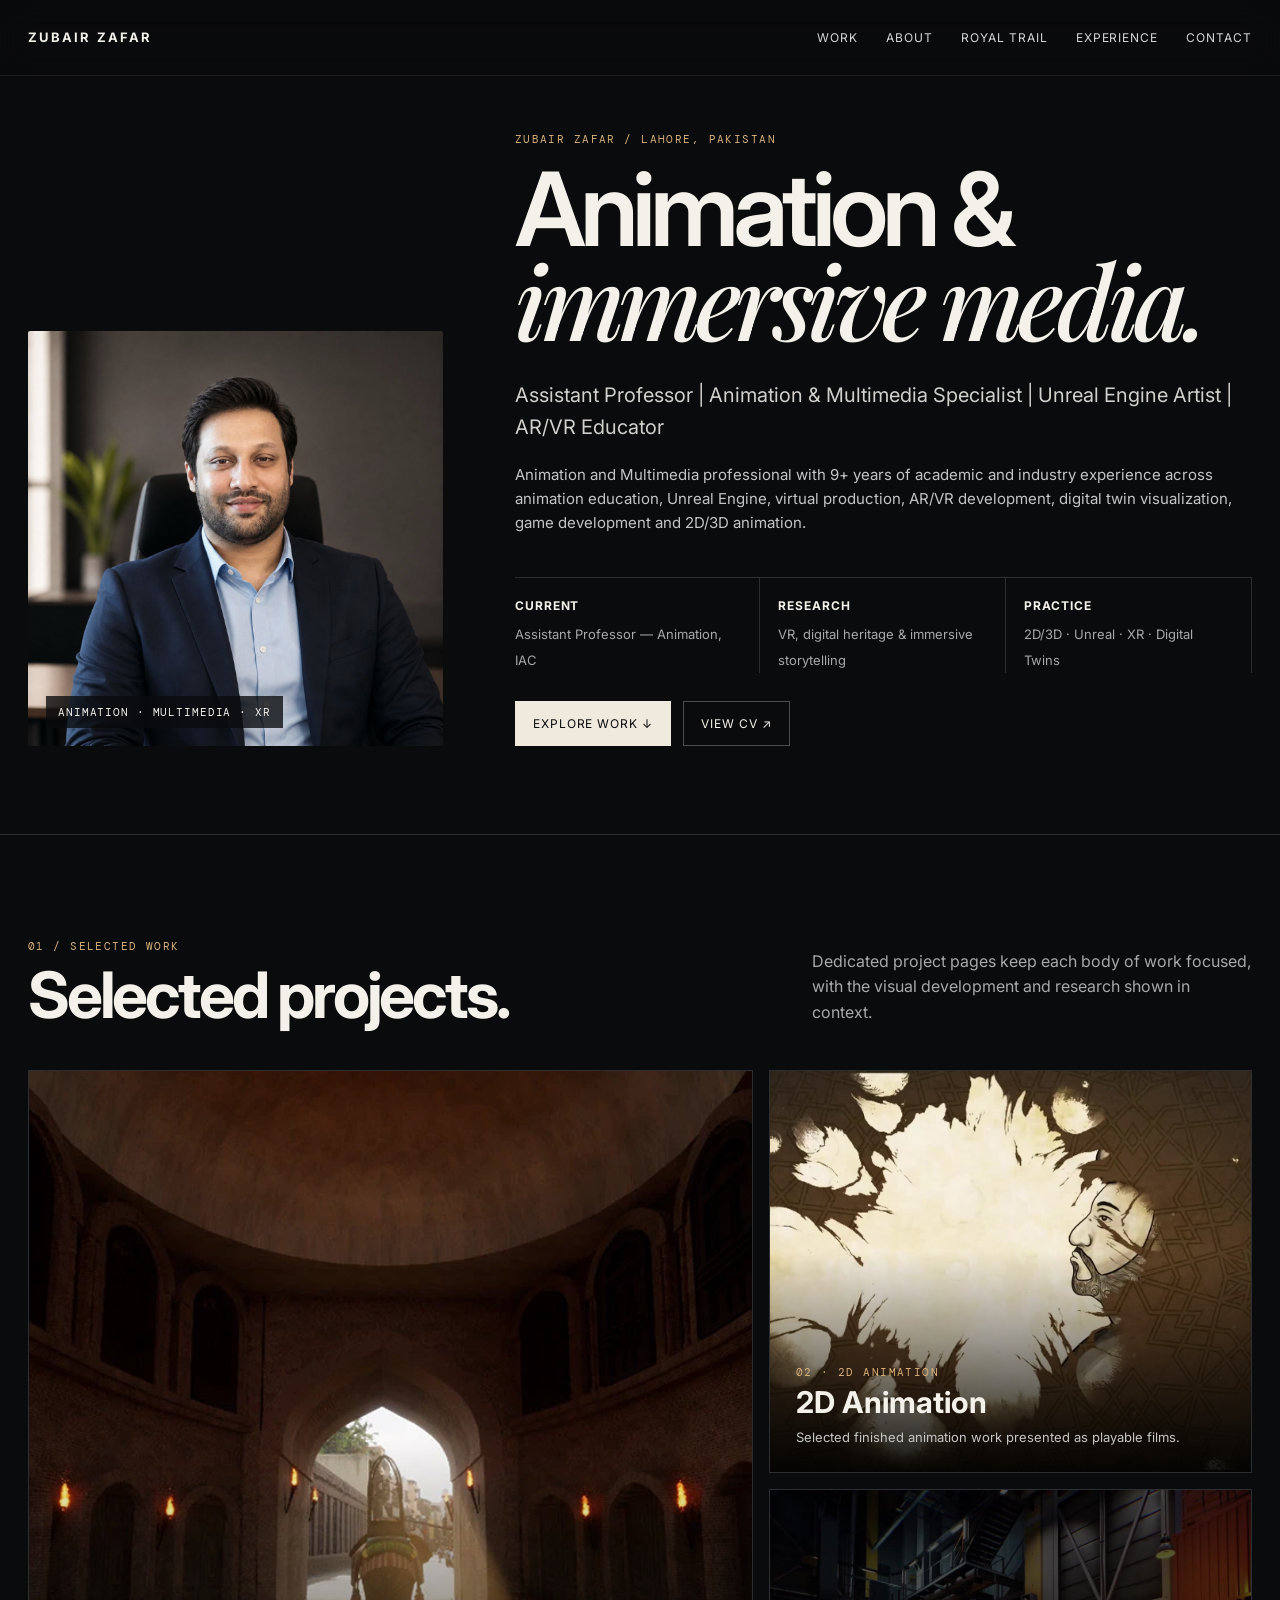
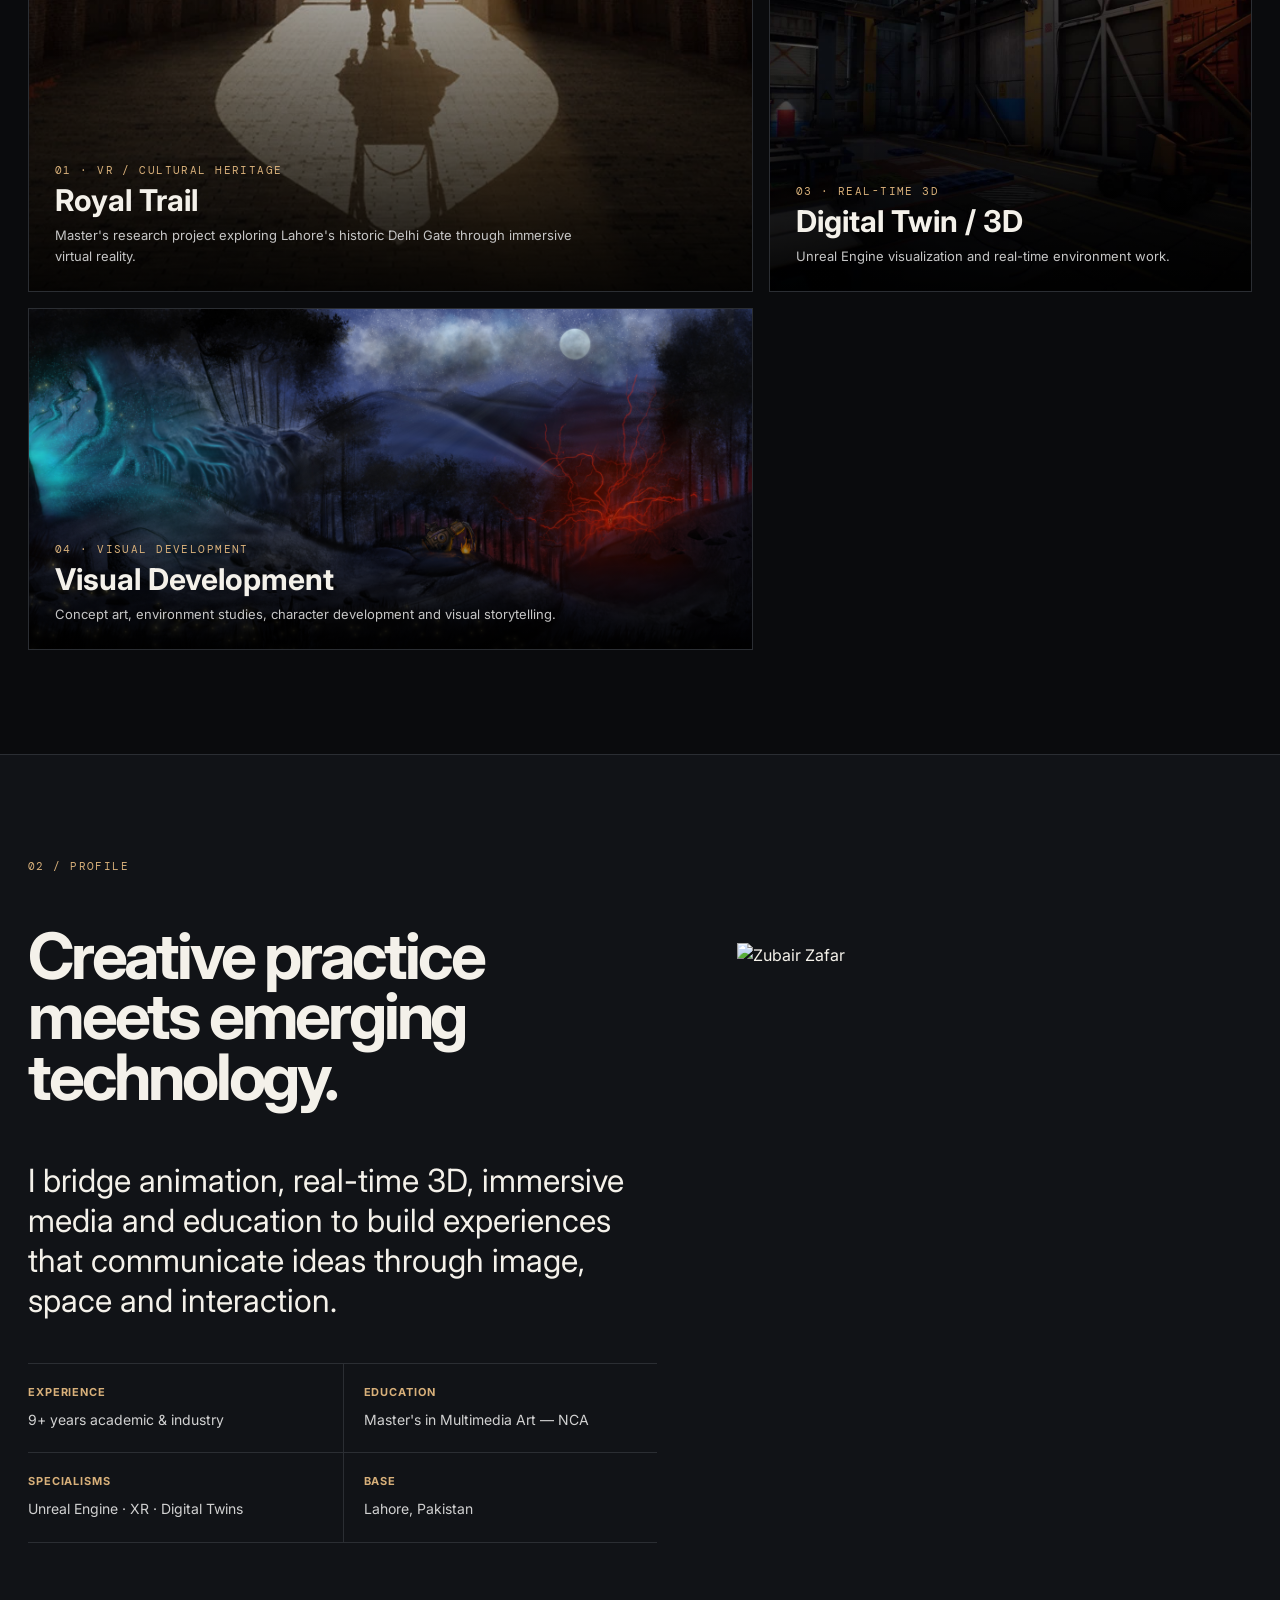
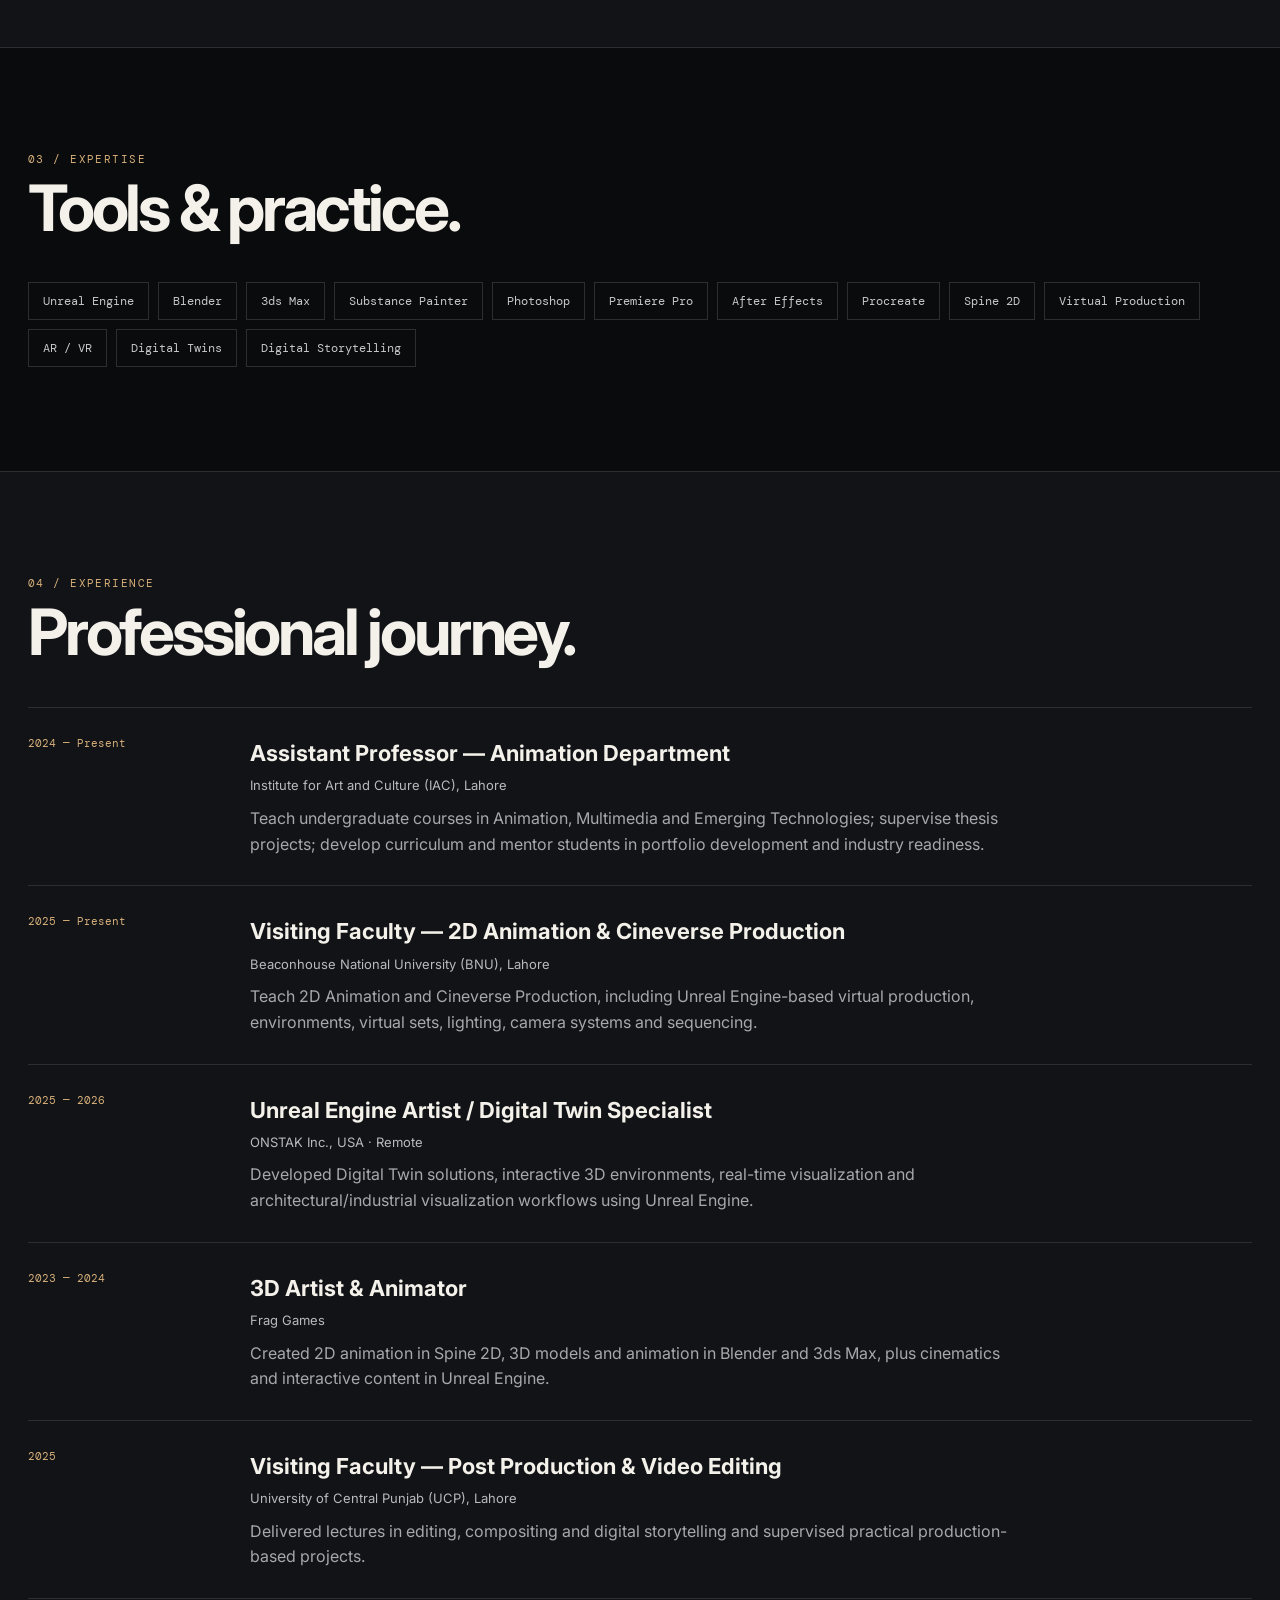
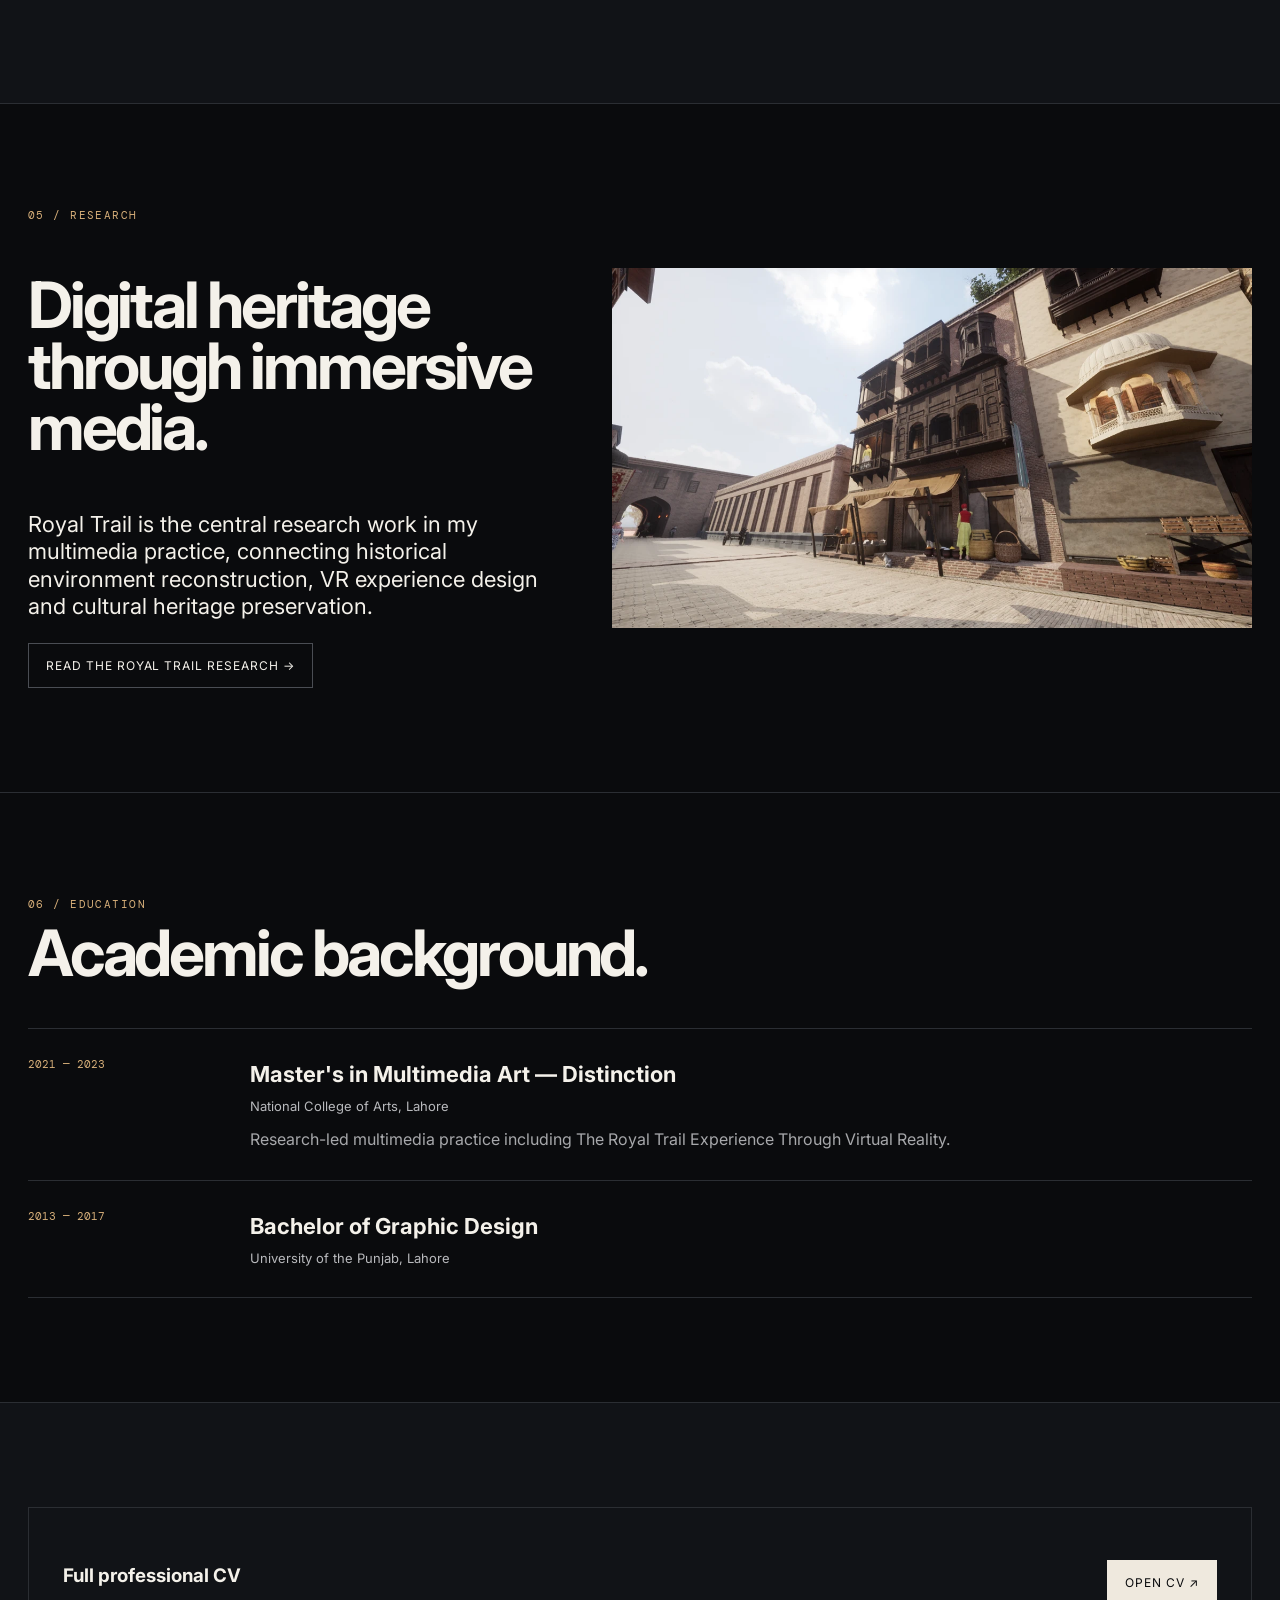
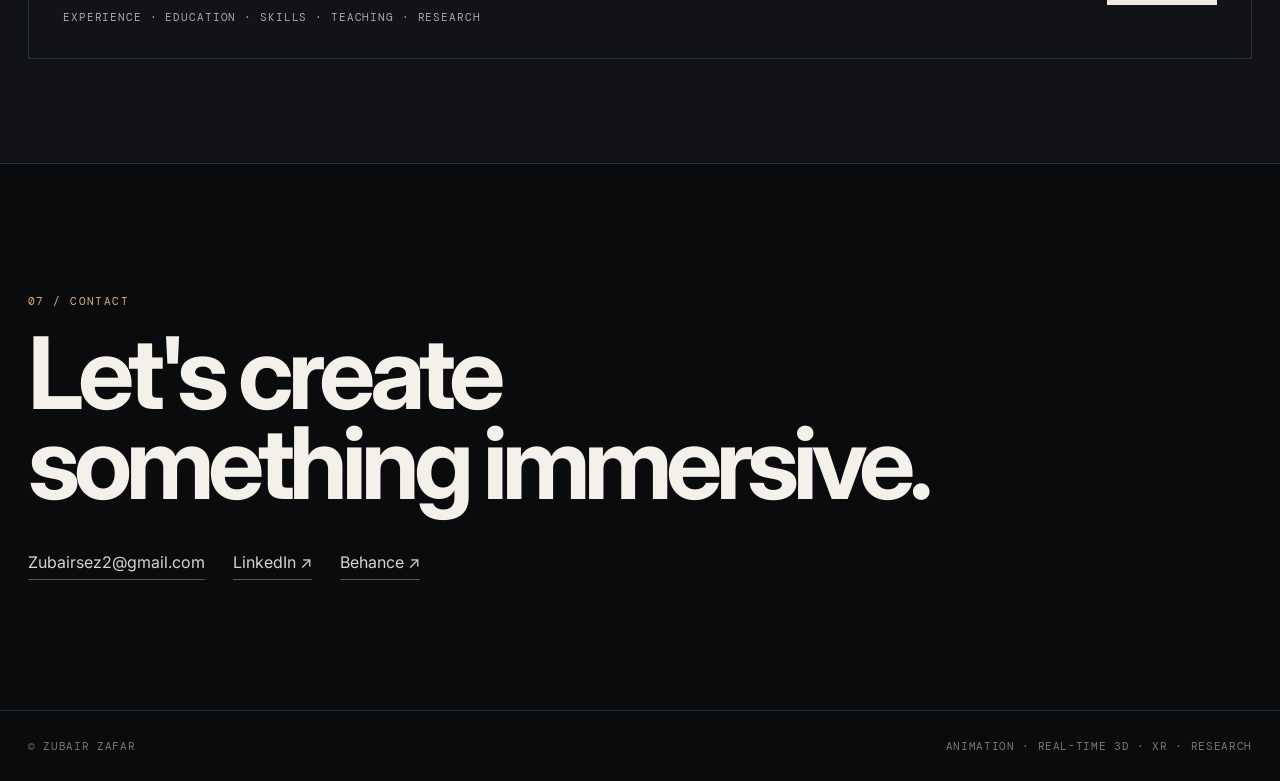
==== index.html @ ef3f5225 "Add portfolio website" ====
<!doctype html><html lang="en"><head><meta charset="utf-8"><meta name="viewport" content="width=device-width,initial-scale=1"><meta name="description" content="Zubair Zafar — Animation & Multimedia Specialist, Unreal Engine Artist, AR/VR Educator and Digital Twin practitioner."><title>Zubair Zafar — Portfolio</title><link rel="stylesheet" href="styles.css"></head><body>
<nav class="nav"><a class="brand" href="index.html">ZUBAIR ZAFAR</a><div class="navlinks"><a href="#work">Work</a><a href="#about">About</a><a href="royal-trail.html">Royal Trail</a><a href="#experience">Experience</a><a href="#contact">Contact</a></div></nav>
<header class="hero"><div class="container hero-grid"><div class="portrait-wrap reveal"><img class="portrait" src="assets/profile-original.jpeg" alt="Zubair Zafar professional portrait"><div class="portrait-caption">Animation · Multimedia · XR</div></div><div class="reveal"><div class="eyebrow">Zubair Zafar / Lahore, Pakistan</div><h1>Animation &<br><em>immersive media.</em></h1><p class="hero-lead">Assistant Professor | Animation & Multimedia Specialist | Unreal Engine Artist | AR/VR Educator</p><p class="prose" style="font-size:15px;margin-top:18px">Animation and Multimedia professional with 9+ years of academic and industry experience across animation education, Unreal Engine, virtual production, AR/VR development, digital twin visualization, game development and 2D/3D animation.</p><div class="quick"><div><b>Current</b><span>Assistant Professor — Animation, IAC</span></div><div><b>Research</b><span>VR, digital heritage & immersive storytelling</span></div><div><b>Practice</b><span>2D/3D · Unreal · XR · Digital Twins</span></div></div><div class="actions"><a class="btn primary" href="#work">Explore work ↓</a><a class="btn" href="assets/Zubair-Zafar-CV-2026.pdf" target="_blank">View CV ↗</a></div></div></div></header>
<main>
<section id="work"><div class="container"><div class="section-head reveal"><div><div class="eyebrow">01 / Selected Work</div><h2>Selected projects.</h2></div><p>Dedicated project pages keep each body of work focused, with the visual development and research shown in context.</p></div><div class="work-grid">
<a class="work-card tall reveal" href="royal-trail.html"><img src="assets/royal-feature.png" alt="Royal Trail VR environment with elephant procession"><div class="card-copy"><div class="number">01 · VR / CULTURAL HERITAGE</div><h3>Royal Trail</h3><p>Master's research project exploring Lahore's historic Delhi Gate through immersive virtual reality.</p></div></a>
<a class="work-card reveal" href="2d-animations.html"><img src="assets/2d/badshahi-poster.jpg" alt="2D animation still of Badshahi Mosque"><div class="card-copy"><div class="number">02 · 2D ANIMATION</div><h3>2D Animation</h3><p>Selected finished animation work presented as playable films.</p></div></a>
<a class="work-card reveal" href="digital-twin.html"><img src="assets/digital/digital-twin-poster.jpg" alt="Digital Twin factory visualization"><div class="card-copy"><div class="number">03 · REAL-TIME 3D</div><h3>Digital Twin / 3D</h3><p>Unreal Engine visualization and real-time environment work.</p></div></a>
<a class="work-card reveal" href="visual-development.html"><img src="assets/visual/visual-dev-02.png" alt="Visual development environment studies"><div class="card-copy"><div class="number">04 · VISUAL DEVELOPMENT</div><h3>Visual Development</h3><p>Concept art, environment studies, character development and visual storytelling.</p></div></a>
</div></div></section>
<section id="about" class="panel"><div class="container about-grid"><div class="reveal"><div class="eyebrow">02 / Profile</div><h2 class="section-title" style="font-size:clamp(42px,5vw,72px);line-height:.95;letter-spacing:-.05em">Creative practice meets emerging technology.</h2><p class="statement">I bridge animation, real-time 3D, immersive media and education to build experiences that communicate ideas through image, space and interaction.</p><div class="facts"><div class="fact"><b>Experience</b><span>9+ years academic & industry</span></div><div class="fact"><b>Education</b><span>Master's in Multimedia Art — NCA</span></div><div class="fact"><b>Specialisms</b><span>Unreal Engine · XR · Digital Twins</span></div><div class="fact"><b>Base</b><span>Lahore, Pakistan</span></div></div></div><div class="reveal"><img class="profile" src="assets/profile.jpg" alt="Zubair Zafar"></div></div></section>
<section><div class="container"><div class="section-head reveal"><div><div class="eyebrow">03 / Expertise</div><h2>Tools & practice.</h2></div></div><div class="skills reveal"><span class="pill">Unreal Engine</span><span class="pill">Blender</span><span class="pill">3ds Max</span><span class="pill">Substance Painter</span><span class="pill">Photoshop</span><span class="pill">Premiere Pro</span><span class="pill">After Effects</span><span class="pill">Procreate</span><span class="pill">Spine 2D</span><span class="pill">Virtual Production</span><span class="pill">AR / VR</span><span class="pill">Digital Twins</span><span class="pill">Digital Storytelling</span></div></div></section>
<section id="experience" class="panel"><div class="container"><div class="section-head reveal"><div><div class="eyebrow">04 / Experience</div><h2>Professional journey.</h2></div></div><div class="timeline"><article class="job reveal"><time>2024 — Present</time><div><h3>Assistant Professor — Animation Department</h3><div class="org">Institute for Art and Culture (IAC), Lahore</div><p>Teach undergraduate courses in Animation, Multimedia and Emerging Technologies; supervise thesis projects; develop curriculum and mentor students in portfolio development and industry readiness.</p></div></article><article class="job reveal"><time>2025 — Present</time><div><h3>Visiting Faculty — 2D Animation & Cineverse Production</h3><div class="org">Beaconhouse National University (BNU), Lahore</div><p>Teach 2D Animation and Cineverse Production, including Unreal Engine-based virtual production, environments, virtual sets, lighting, camera systems and sequencing.</p></div></article><article class="job reveal"><time>2025 — 2026</time><div><h3>Unreal Engine Artist / Digital Twin Specialist</h3><div class="org">ONSTAK Inc., USA · Remote</div><p>Developed Digital Twin solutions, interactive 3D environments, real-time visualization and architectural/industrial visualization workflows using Unreal Engine.</p></div></article><article class="job reveal"><time>2023 — 2024</time><div><h3>3D Artist & Animator</h3><div class="org">Frag Games</div><p>Created 2D animation in Spine 2D, 3D models and animation in Blender and 3ds Max, plus cinematics and interactive content in Unreal Engine.</p></div></article><article class="job reveal"><time>2025</time><div><h3>Visiting Faculty — Post Production & Video Editing</h3><div class="org">University of Central Punjab (UCP), Lahore</div><p>Delivered lectures in editing, compositing and digital storytelling and supervised practical production-based projects.</p></div></article></div></div></section>
<section><div class="container royal-research-hero"><div class="reveal"><div class="eyebrow">05 / Research</div><h2 style="font-size:clamp(42px,5vw,72px);line-height:.95;letter-spacing:-.05em">Digital heritage through immersive media.</h2><p class="statement" style="font-size:22px">Royal Trail is the central research work in my multimedia practice, connecting historical environment reconstruction, VR experience design and cultural heritage preservation.</p><a class="btn" href="royal-trail.html#research">Read the Royal Trail research →</a></div><div class="reveal"><img src="assets/royal/royal-01.png" alt="Royal Trail journey flow, mood board, sketches and concept art"></div></div></section>
<section><div class="container"><div class="section-head reveal"><div><div class="eyebrow">06 / Education</div><h2>Academic background.</h2></div></div><div class="timeline"><article class="job reveal"><time>2021 — 2023</time><div><h3>Master's in Multimedia Art — Distinction</h3><div class="org">National College of Arts, Lahore</div><p>Research-led multimedia practice including The Royal Trail Experience Through Virtual Reality.</p></div></article><article class="job reveal"><time>2013 — 2017</time><div><h3>Bachelor of Graphic Design</h3><div class="org">University of the Punjab, Lahore</div></div></article></div></div></section>
<section class="panel"><div class="container"><div class="resume-box reveal"><div><h3>Full professional CV</h3><div class="small">Experience · education · skills · teaching · research</div></div><a class="btn primary" href="assets/Zubair-Zafar-CV-2026.pdf" target="_blank">Open CV ↗</a></div></div></section>
<section id="contact" class="contact"><div class="container reveal"><div class="eyebrow">07 / Contact</div><h2>Let's create something immersive.</h2><div class="contact-info"><a href="mailto:Zubairsez2@gmail.com">Zubairsez2@gmail.com</a><a href="https://www.linkedin.com/in/zubair-zafar-917b8376" target="_blank">LinkedIn ↗</a><a href="https://www.behance.net/zubairsez" target="_blank">Behance ↗</a></div></div></section>
</main><footer><div class="container footer"><span>© Zubair Zafar</span><span>Animation · Real-time 3D · XR · Research</span></div></footer><script src="script.js"></script></body></html>
---- styles.css ----
@import url('https://fonts.googleapis.com/css2?family=DM+Mono:wght@400;500&family=Inter:wght@400;500;600;700&family=Playfair+Display:ital,wght@0,500;1,500&display=swap');
:root{--bg:#0a0b0d;--panel:#111317;--ink:#f4f1ea;--muted:#a7a8ab;--line:#2b2e33;--accent:#d8b07a;--cream:#efe9de;--max:1240px}
*{box-sizing:border-box}html{scroll-behavior:smooth}body{margin:0;background:var(--bg);color:var(--ink);font-family:Inter,Arial,sans-serif;line-height:1.6}a{color:inherit;text-decoration:none}img,video{display:block;max-width:100%}.container{width:min(var(--max),calc(100% - 56px));margin:auto}.nav{position:fixed;z-index:20;top:0;left:0;right:0;height:76px;display:flex;align-items:center;justify-content:space-between;padding:0 28px;background:rgba(10,11,13,.72);backdrop-filter:blur(16px);border-bottom:1px solid rgba(255,255,255,.08)}.brand{font-weight:700;letter-spacing:.16em;font-size:13px}.navlinks{display:flex;gap:28px;font-size:12px;color:#d7d7d9;text-transform:uppercase;letter-spacing:.08em}.navlinks a:hover{color:var(--accent)}
.hero{padding:132px 0 88px;border-bottom:1px solid var(--line)}.hero-grid{display:grid;grid-template-columns:minmax(280px,.72fr) 1.28fr;gap:72px;align-items:end}.portrait-wrap{position:relative}.portrait{width:100%;aspect-ratio:1/1;object-fit:cover;filter:saturate(.88);border-radius:2px}.portrait-caption{position:absolute;bottom:18px;left:18px;background:rgba(10,11,13,.78);padding:9px 12px;font:11px 'DM Mono',monospace;letter-spacing:.08em;text-transform:uppercase}.eyebrow,.number{font:11px 'DM Mono',monospace;letter-spacing:.13em;text-transform:uppercase;color:var(--accent)}h1{font-size:clamp(54px,8vw,116px);line-height:.88;letter-spacing:-.06em;margin:18px 0 30px;font-weight:600}.hero h1 em{font-family:'Playfair Display',serif;font-weight:500}.hero-lead{max-width:720px;font-size:20px;color:#d1d0cc}.quick{display:grid;grid-template-columns:repeat(3,1fr);border-top:1px solid var(--line);margin-top:42px}.quick div{padding:18px 18px 0 0;border-right:1px solid var(--line)}.quick div+div{padding-left:18px}.quick b{display:block;font-size:12px;text-transform:uppercase;letter-spacing:.08em;margin-bottom:6px}.quick span{font-size:13px;color:var(--muted)}.actions{display:flex;gap:12px;flex-wrap:wrap;margin-top:28px}.btn{display:inline-flex;align-items:center;gap:10px;padding:12px 17px;border:1px solid #4a4d53;font-size:12px;text-transform:uppercase;letter-spacing:.08em}.btn:hover{border-color:var(--accent);color:var(--accent)}.btn.primary{background:var(--cream);color:#0a0b0d;border-color:var(--cream)}
section{padding:104px 0;border-bottom:1px solid var(--line)}.section-head{display:flex;justify-content:space-between;gap:40px;align-items:end;margin-bottom:44px}.section-head h2{font-size:clamp(42px,5vw,72px);line-height:.95;letter-spacing:-.05em;margin:12px 0 0}.section-head p{max-width:440px;color:var(--muted);margin:0}.work-grid{display:grid;grid-template-columns:1.2fr .8fr;gap:16px}.work-card{position:relative;overflow:hidden;min-height:460px;background:#15171b;border:1px solid var(--line)}.work-card:nth-child(2),.work-card:nth-child(3),.work-card:nth-child(4){min-height:340px}.work-card img{width:100%;height:100%;min-height:340px;object-fit:cover;transition:transform .7s ease,filter .7s ease}.work-card:hover img{transform:scale(1.035);filter:brightness(.72)}.work-card:after{content:'';position:absolute;inset:45% 0 0;background:linear-gradient(transparent,rgba(0,0,0,.92));pointer-events:none}.card-copy{position:absolute;z-index:2;left:26px;right:26px;bottom:24px}.card-copy h3{font-size:30px;line-height:1.05;margin:8px 0}.card-copy p{margin:0;color:#c6c6c6;font-size:13px;max-width:520px}.work-card.tall{grid-row:span 2}.work-card.tall img{min-height:820px}
.panel{background:var(--panel)}.about-grid{display:grid;grid-template-columns:1.1fr .9fr;gap:80px;align-items:center}.profile{width:100%;aspect-ratio:1/1;object-fit:cover}.statement{font-size:clamp(22px,2.5vw,34px);line-height:1.25;max-width:850px}.facts{display:grid;grid-template-columns:repeat(2,1fr);border-top:1px solid var(--line);margin-top:42px}.fact{padding:20px 20px 20px 0;border-bottom:1px solid var(--line)}.fact:nth-child(even){padding-left:20px;border-left:1px solid var(--line)}.fact b{display:block;font-size:11px;text-transform:uppercase;letter-spacing:.08em;color:var(--accent);margin-bottom:5px}.fact span{color:#d1d1d1;font-size:14px}.skills{display:flex;flex-wrap:wrap;gap:9px}.pill{border:1px solid var(--line);padding:10px 14px;color:#c8c8ca;font:12px 'DM Mono',monospace}.timeline{border-top:1px solid var(--line)}.job{display:grid;grid-template-columns:180px 1fr;gap:42px;padding:28px 0;border-bottom:1px solid var(--line)}.job time{font:11px 'DM Mono',monospace;color:var(--accent)}.job h3{margin:0 0 4px;font-size:22px}.org{color:#b9babd;font-size:13px}.job p{color:var(--muted);max-width:760px;margin:10px 0 0}.resume-box{display:flex;justify-content:space-between;gap:30px;align-items:center;padding:34px;border:1px solid var(--line)}.small{font:11px 'DM Mono',monospace;color:var(--muted);text-transform:uppercase;letter-spacing:.08em}.contact{padding:130px 0}.contact h2{font-size:clamp(50px,8vw,100px);line-height:.9;letter-spacing:-.06em;max-width:900px;margin:20px 0 42px}.contact-info{display:flex;gap:28px;flex-wrap:wrap;color:#d4d4d4}.contact-info a{border-bottom:1px solid #555;padding-bottom:4px}.footer{padding:28px 0;display:flex;justify-content:space-between;color:#777;font:11px 'DM Mono',monospace;text-transform:uppercase;letter-spacing:.06em}
.project-hero{min-height:92vh;position:relative;display:flex;align-items:end;overflow:hidden}.project-hero-media{position:absolute;inset:0}.project-hero-media video,.project-hero-media img{width:100%;height:100%;object-fit:cover}.project-hero-media:after{content:'';position:absolute;inset:0;background:linear-gradient(180deg,rgba(0,0,0,.25),rgba(0,0,0,.78) 75%,var(--bg))}.project-title{position:relative;z-index:2;width:min(var(--max),calc(100% - 56px));margin:0 auto;padding:150px 0 82px}.project-title h1{font-size:clamp(70px,11vw,160px);margin:14px 0 18px}.project-title p{max-width:650px;font-size:18px;color:#d2d0cb}.meta-grid{display:grid;grid-template-columns:repeat(4,1fr);border-top:1px solid var(--line);border-bottom:1px solid var(--line)}.meta{padding:20px 18px 20px 0}.meta+.meta{padding-left:18px;border-left:1px solid var(--line)}.meta b{display:block;font:10px 'DM Mono',monospace;text-transform:uppercase;color:var(--accent);margin-bottom:6px}.meta span{font-size:13px;color:#d0d0d0}.prose{max-width:850px;font-size:19px;color:#c5c5c7}.research-grid{display:grid;grid-template-columns:1fr 1fr;gap:16px}.research-card{border:1px solid var(--line);padding:28px;background:#101216}.research-card h3{font-size:25px;margin:8px 0 12px}.research-card p,.research-card li{color:var(--muted);font-size:14px}.research-card ul{padding-left:18px}.video-block{border:1px solid var(--line);background:#070809}.video-block video{width:100%;max-height:760px;background:#000}.video-label{display:flex;justify-content:space-between;padding:14px 16px;border-bottom:1px solid var(--line);font:11px 'DM Mono',monospace;color:#aaa;text-transform:uppercase;letter-spacing:.06em}.gallery{display:grid;grid-template-columns:repeat(2,1fr);gap:14px}.gallery img{width:100%;height:100%;min-height:240px;object-fit:cover;background:#121418}.gallery .wide{grid-column:1/-1;min-height:400px}.project-nav{display:flex;justify-content:space-between;gap:20px;padding:48px 0}.project-nav a{font-size:22px}.project-nav a:hover{color:var(--accent)}
.royal-research-hero{display:grid;grid-template-columns:.9fr 1.1fr;gap:60px;align-items:center}.royal-research-hero img{width:100%;max-height:620px;object-fit:contain;background:#eee}.process{display:grid;grid-template-columns:repeat(4,1fr);border-top:1px solid var(--line);border-bottom:1px solid var(--line)}.step{padding:24px 18px 24px 0}.step+.step{padding-left:18px;border-left:1px solid var(--line)}.step b{font:11px 'DM Mono',monospace;color:var(--accent)}.step h3{margin:7px 0;font-size:18px}.step p{color:var(--muted);font-size:13px;margin:0}.research-note{padding:28px;border-left:2px solid var(--accent);background:#111317;color:#c7c7c9}.bg-video-note{position:absolute;bottom:20px;right:20px;z-index:3;background:rgba(0,0,0,.58);padding:8px 11px;font:10px 'DM Mono',monospace;color:#ddd}
.reveal{opacity:0;transform:translateY(16px);transition:opacity .65s ease,transform .65s ease}.reveal.visible{opacity:1;transform:none}@media(max-width:900px){.navlinks{display:none}.hero-grid,.about-grid,.royal-research-hero{grid-template-columns:1fr;gap:36px}.hero{padding-top:112px}.quick{grid-template-columns:1fr}.quick div,.quick div+div{border-right:0;border-bottom:1px solid var(--line);padding:15px 0}.work-grid{grid-template-columns:1fr}.work-card.tall{grid-row:auto}.work-card.tall img{min-height:500px}.meta-grid{grid-template-columns:1fr 1fr}.meta:nth-child(3){border-left:0;padding-left:0;border-top:1px solid var(--line)}.meta:nth-child(4){border-top:1px solid var(--line)}.job{grid-template-columns:1fr;gap:10px}.process{grid-template-columns:1fr 1fr}.gallery{grid-template-columns:1fr}.gallery .wide{min-height:260px}.section-head{display:block}.section-head p{margin-top:18px}.resume-box{display:block}.resume-box .btn{margin-top:20px}}@media(max-width:560px){.container,.project-title{width:min(var(--max),calc(100% - 30px))}.nav{padding:0 15px}.hero{padding-bottom:60px}.hero-lead{font-size:17px}.section{padding:75px 0}.meta-grid{grid-template-columns:1fr}.meta+.meta{border-left:0;border-top:1px solid var(--line);padding-left:0}.facts{grid-template-columns:1fr}.fact:nth-child(even){padding-left:0;border-left:0}.process{grid-template-columns:1fr}.step+.step{border-left:0;border-top:1px solid var(--line);padding-left:0}.contact{padding:90px 0}}
/* V4 refinements */
.single-about{display:block}.single-about .facts{max-width:900px}.dt-video-grid{display:grid;grid-template-columns:repeat(2,minmax(0,1fr));gap:16px}.dt-video-grid .video-block:last-child{grid-column:1/-1;max-width:calc(50% - 8px)}.dt-video-grid .video-block video{aspect-ratio:16/9;object-fit:cover;max-height:none}.compact-gallery{grid-template-columns:repeat(3,minmax(0,1fr));gap:16px}.visual-item{margin:0;border:1px solid var(--line);background:#0f1114;overflow:hidden;cursor:zoom-in}.visual-item img{width:100%;height:230px;min-height:0;object-fit:cover;transition:transform .35s ease,filter .35s ease}.visual-item:hover img{transform:scale(1.02);filter:brightness(.85)}.visual-item figcaption{padding:11px 13px;font:10px 'DM Mono',monospace;text-transform:uppercase;letter-spacing:.07em;color:#aaa;border-top:1px solid var(--line)}.visual-filter{display:flex;gap:8px;flex-wrap:wrap;margin:-12px 0 28px}.visual-filter span{border:1px solid var(--line);padding:8px 11px;font:10px 'DM Mono',monospace;color:#aaa;text-transform:uppercase;letter-spacing:.06em}.lightbox{position:fixed;inset:0;z-index:100;background:rgba(3,4,5,.94);display:none;align-items:center;justify-content:center;padding:40px;backdrop-filter:blur(12px)}.lightbox.open{display:flex}.lightbox img{max-width:min(94vw,1400px);max-height:88vh;width:auto;height:auto;object-fit:contain;box-shadow:0 20px 80px rgba(0,0,0,.55)}.lightbox-close{position:absolute;top:18px;right:24px;border:1px solid #555;background:#111;color:#fff;width:42px;height:42px;font-size:24px;cursor:pointer}.lightbox-caption{position:absolute;left:30px;bottom:20px;color:#bbb;font:11px 'DM Mono',monospace;text-transform:uppercase;letter-spacing:.08em}.royal-gallery img{height:270px;min-height:0;cursor:zoom-in}.royal-gallery img:hover{filter:brightness(.84)}.pending-media{position:relative;aspect-ratio:16/9;background:#08090b;overflow:hidden}.pending-media img{width:100%;height:100%;object-fit:cover;opacity:.34;filter:grayscale(.25)}.pending-media span{position:absolute;left:18px;right:18px;bottom:18px;padding:12px 14px;background:rgba(8,9,11,.82);border:1px solid rgba(255,255,255,.12);font:11px 'DM Mono',monospace;color:#d0d0d0;text-transform:uppercase;letter-spacing:.05em}.video-pending{min-width:0}
@media(max-width:900px){.dt-video-grid,.compact-gallery{grid-template-columns:1fr}.dt-video-grid .video-block:last-child{grid-column:auto;max-width:none}.royal-gallery img{height:260px}}
@media(max-width:560px){.compact-gallery{grid-template-columns:1fr}.visual-item img{height:260px}.lightbox{padding:18px}.lightbox-caption{left:18px;bottom:10px}}
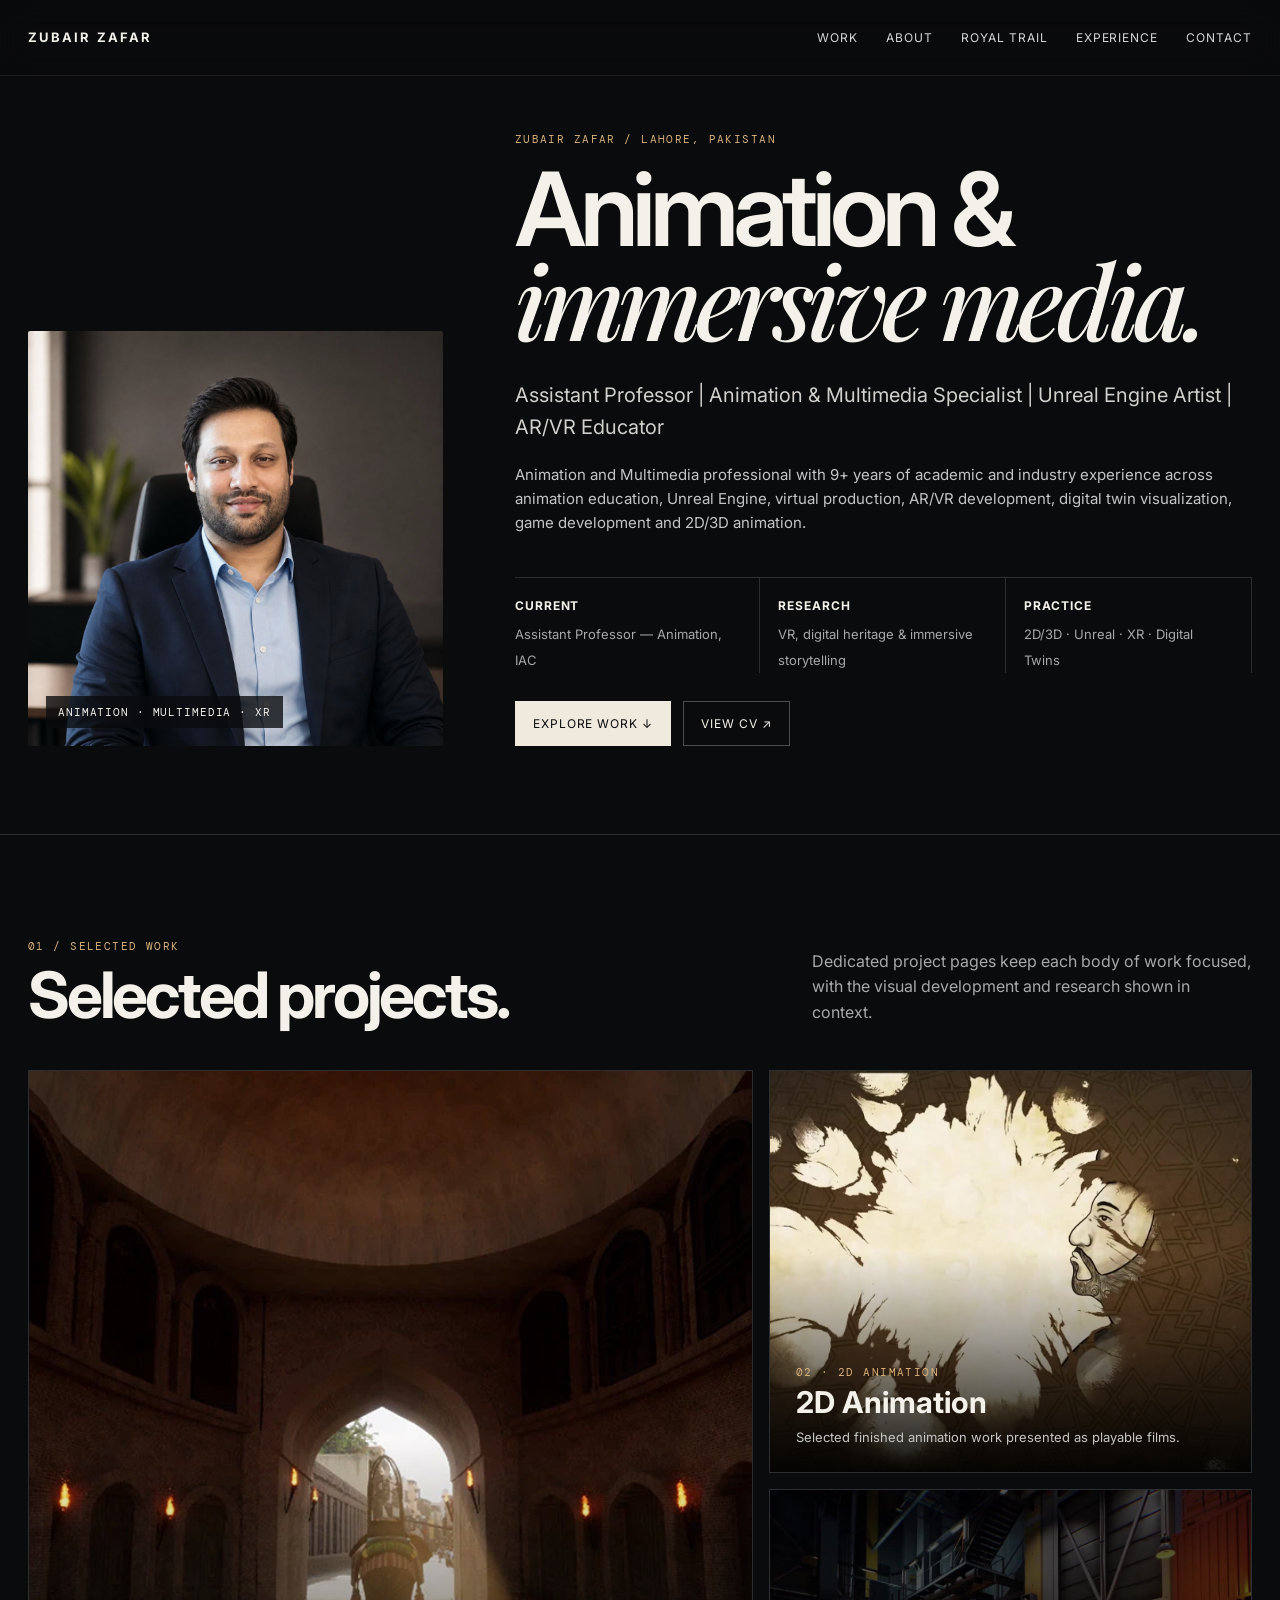
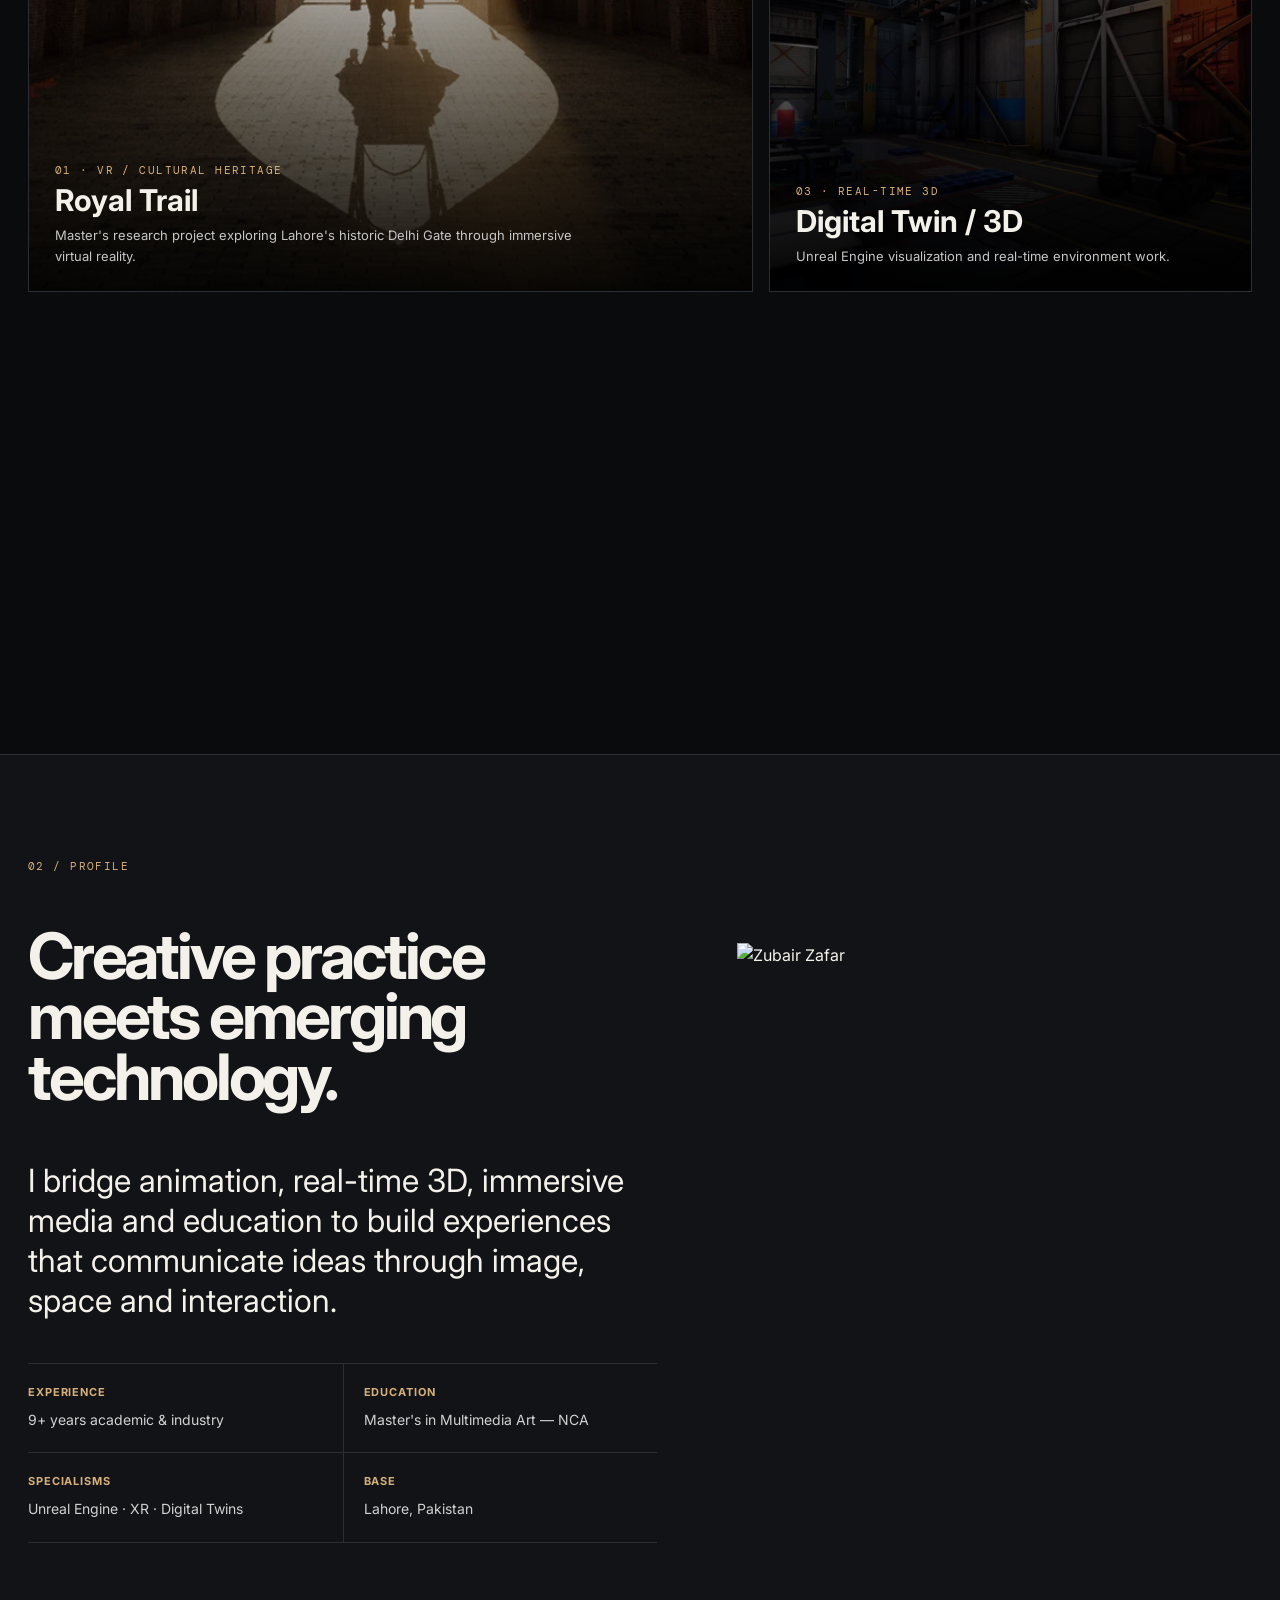
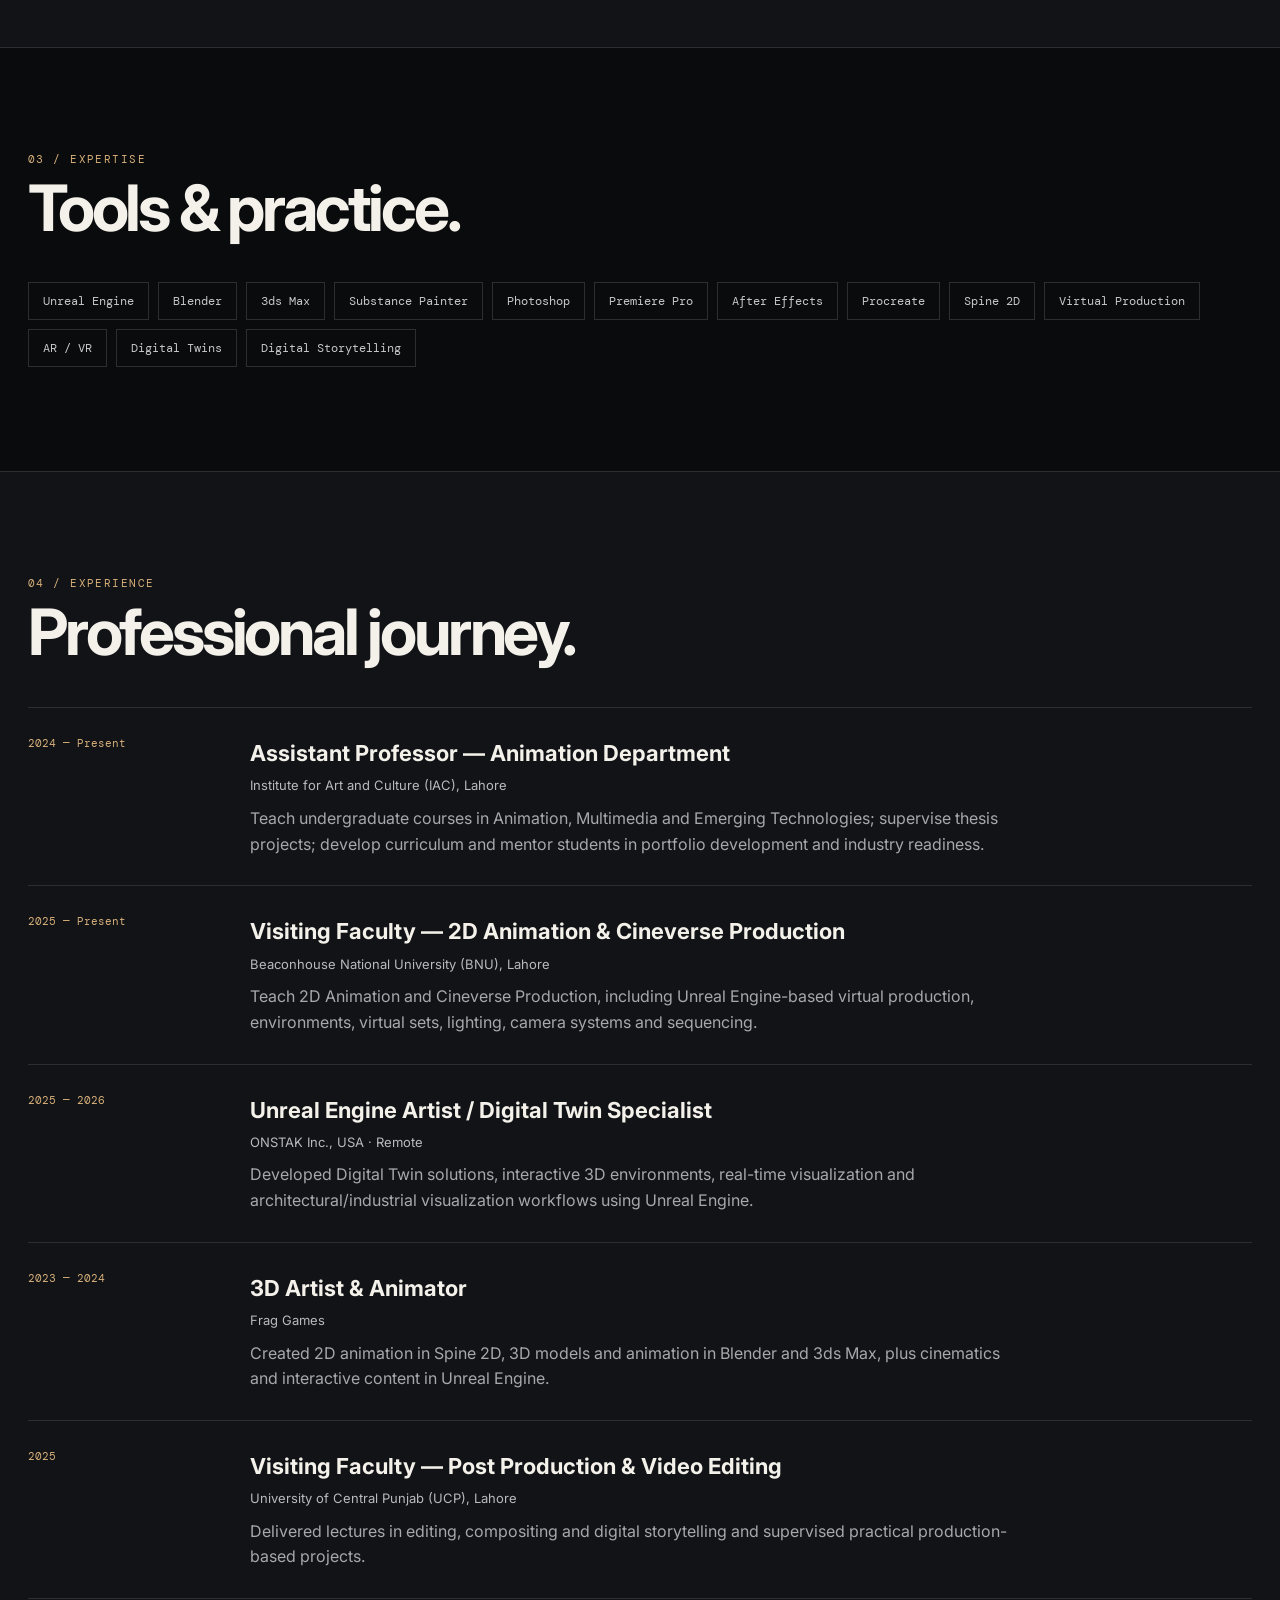
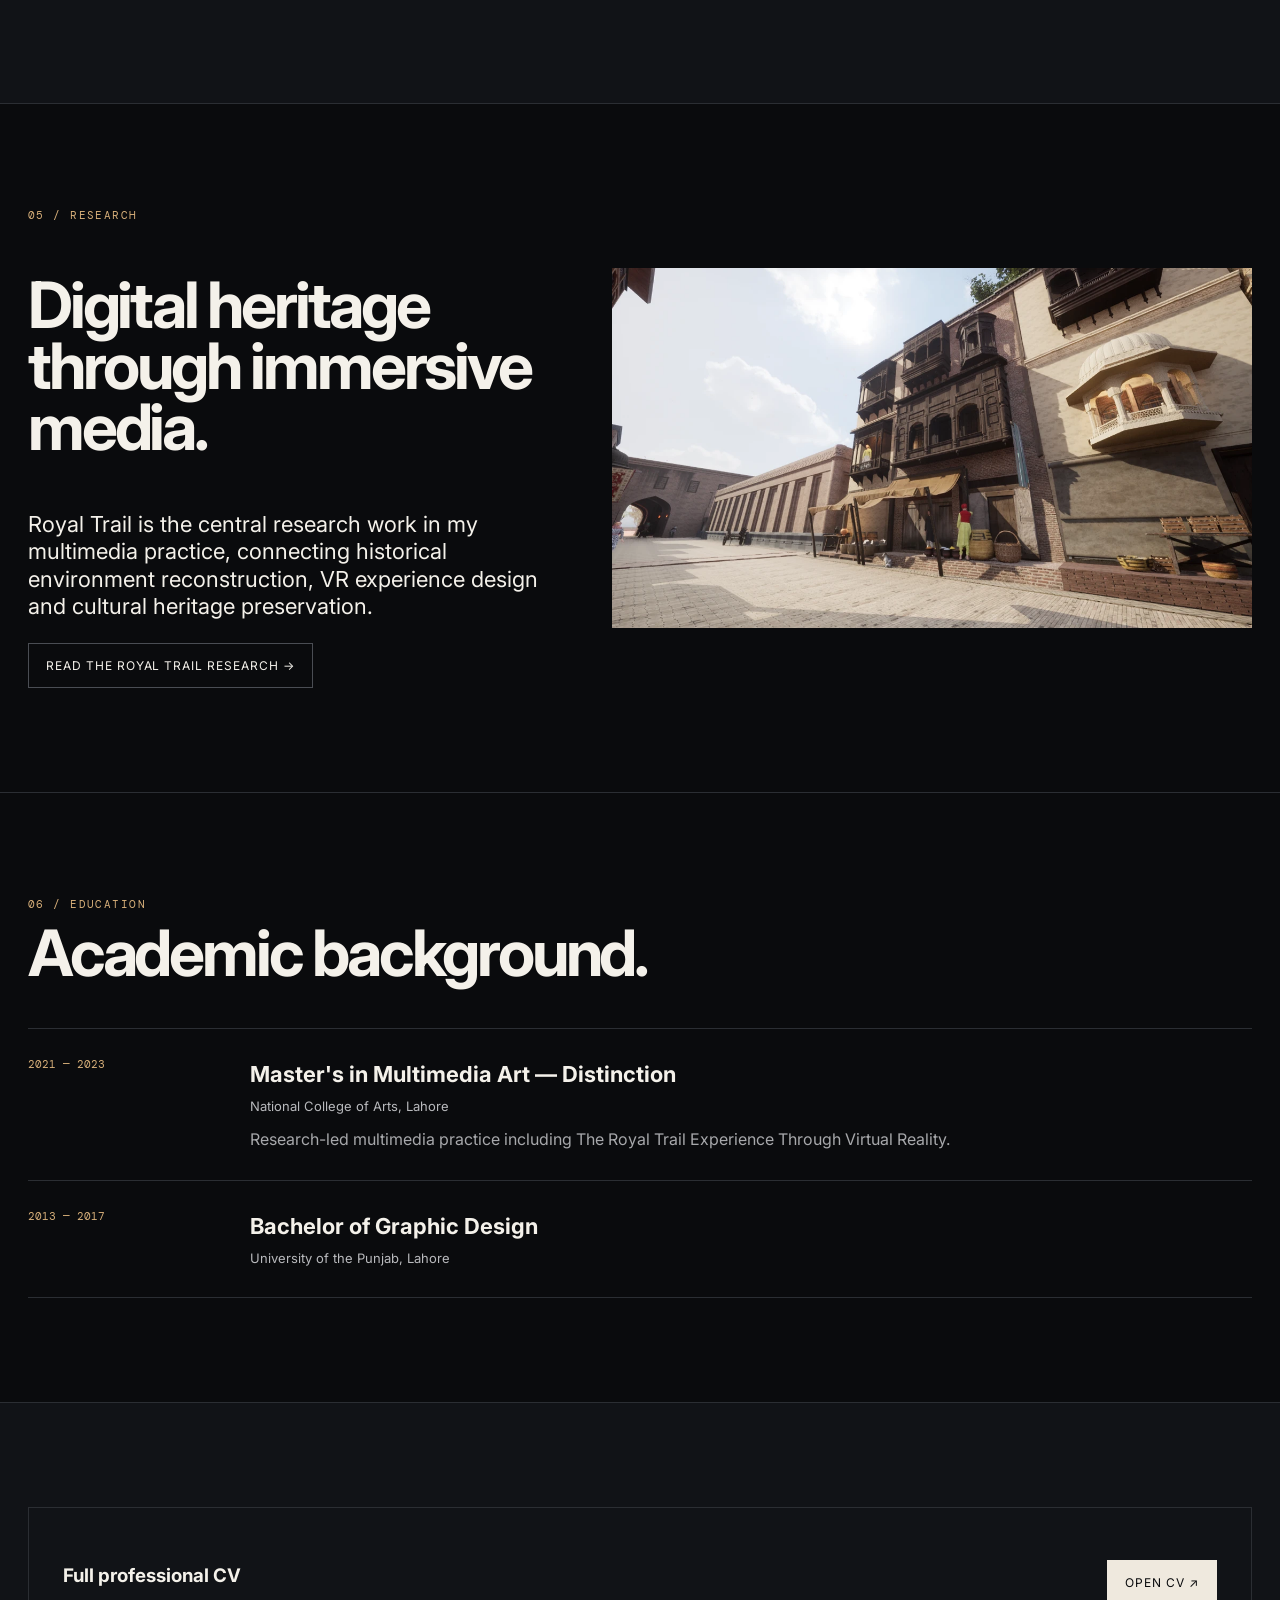
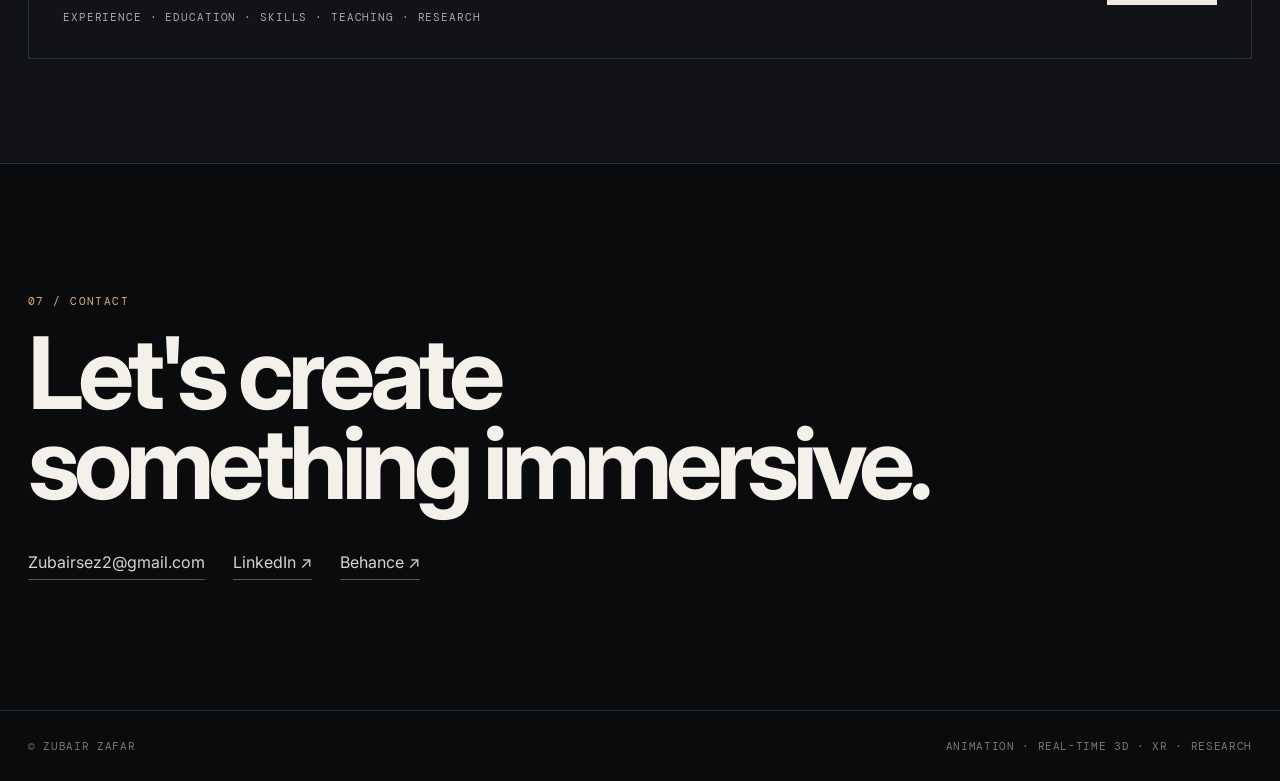
==== commit e768aa94: "Update index.html" ====
--- a/index.html
+++ b/index.html
@@ -14,5 +14,5 @@
 <section><div class="container royal-research-hero"><div class="reveal"><div class="eyebrow">05 / Research</div><h2 style="font-size:clamp(42px,5vw,72px);line-height:.95;letter-spacing:-.05em">Digital heritage through immersive media.</h2><p class="statement" style="font-size:22px">Royal Trail is the central research work in my multimedia practice, connecting historical environment reconstruction, VR experience design and cultural heritage preservation.</p><a class="btn" href="royal-trail.html#research">Read the Royal Trail research →</a></div><div class="reveal"><img src="assets/royal/royal-01.png" alt="Royal Trail journey flow, mood board, sketches and concept art"></div></div></section>
 <section><div class="container"><div class="section-head reveal"><div><div class="eyebrow">06 / Education</div><h2>Academic background.</h2></div></div><div class="timeline"><article class="job reveal"><time>2021 — 2023</time><div><h3>Master's in Multimedia Art — Distinction</h3><div class="org">National College of Arts, Lahore</div><p>Research-led multimedia practice including The Royal Trail Experience Through Virtual Reality.</p></div></article><article class="job reveal"><time>2013 — 2017</time><div><h3>Bachelor of Graphic Design</h3><div class="org">University of the Punjab, Lahore</div></div></article></div></div></section>
 <section class="panel"><div class="container"><div class="resume-box reveal"><div><h3>Full professional CV</h3><div class="small">Experience · education · skills · teaching · research</div></div><a class="btn primary" href="assets/Zubair-Zafar-CV-2026.pdf" target="_blank">Open CV ↗</a></div></div></section>
-<section id="contact" class="contact"><div class="container reveal"><div class="eyebrow">07 / Contact</div><h2>Let's create something immersive.</h2><div class="contact-info"><a href="mailto:Zubairsez2@gmail.com">Zubairsez2@gmail.com</a><a href="https://www.linkedin.com/in/zubair-zafar-917b8376" target="_blank">LinkedIn ↗</a><a href="https://www.behance.net/zubairsez" target="_blank">Behance ↗</a></div></div></section>
+<section id="contact" class="contact"><div class="container reveal"><div class="eyebrow">07 / Contact</div><h2>Let's create something immersive.</h2><div class="contact-info"><a href="mailto:Zubairsez2@gmail.com">Zubairsez2@gmail.com</a><a href="https://www.linkedin.com/in/zubair-zafar" target="_blank">LinkedIn ↗</a><a href="https://www.behance.net/zubairsez" target="_blank">Behance ↗</a></div></div></section>
 </main><footer><div class="container footer"><span>© Zubair Zafar</span><span>Animation · Real-time 3D · XR · Research</span></div></footer><script src="script.js"></script></body></html>
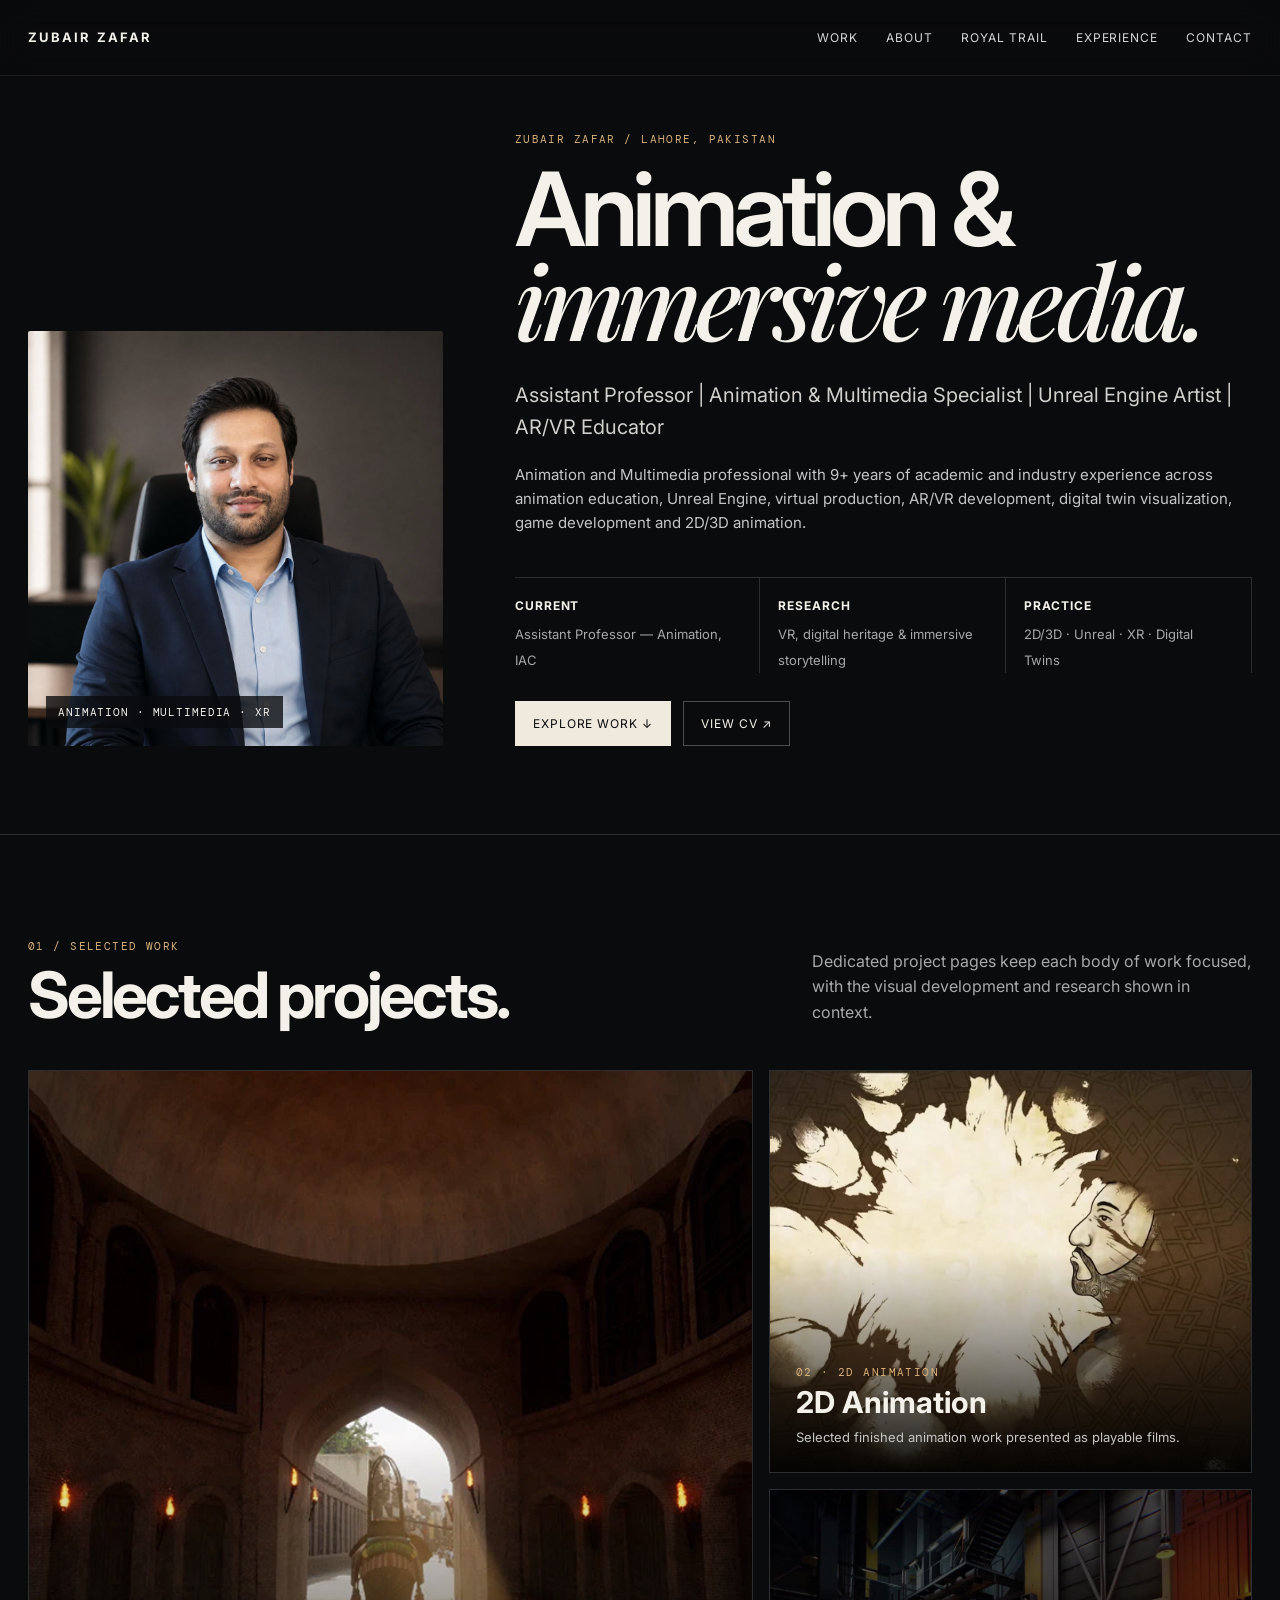
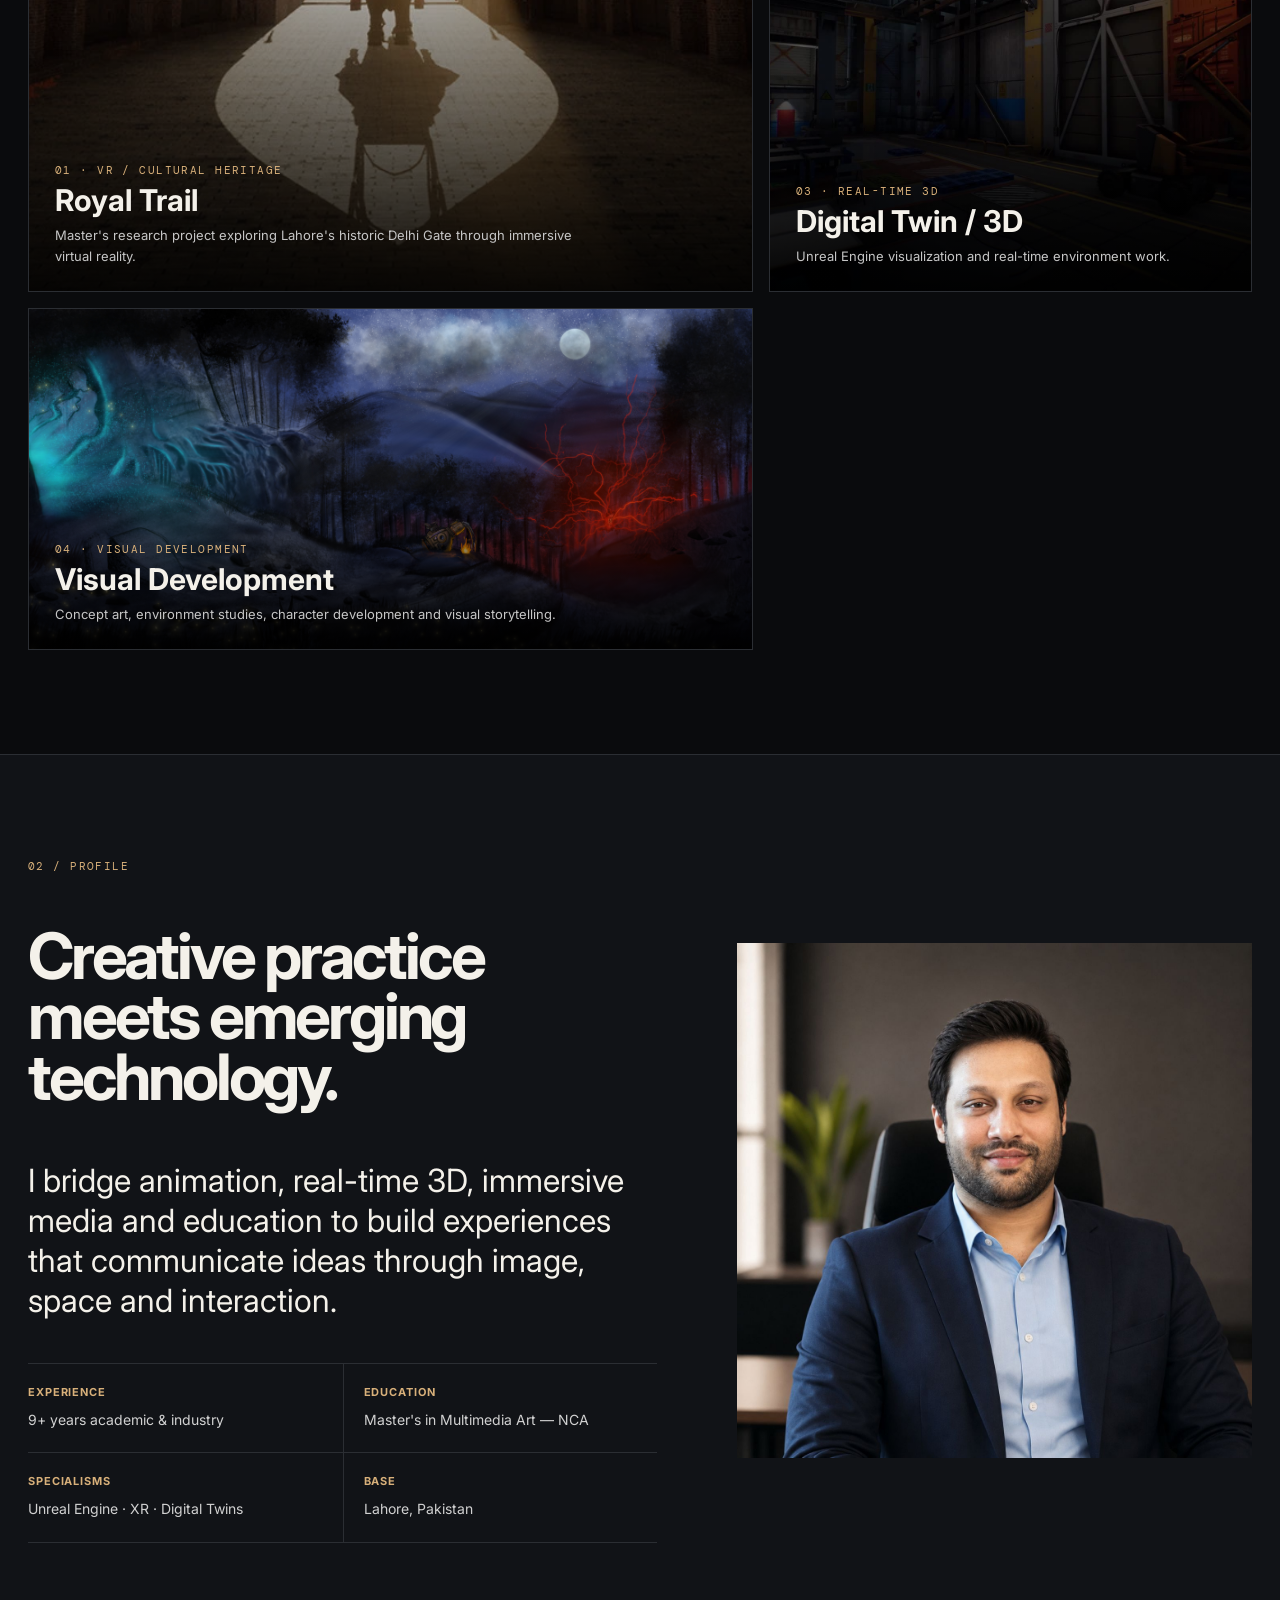
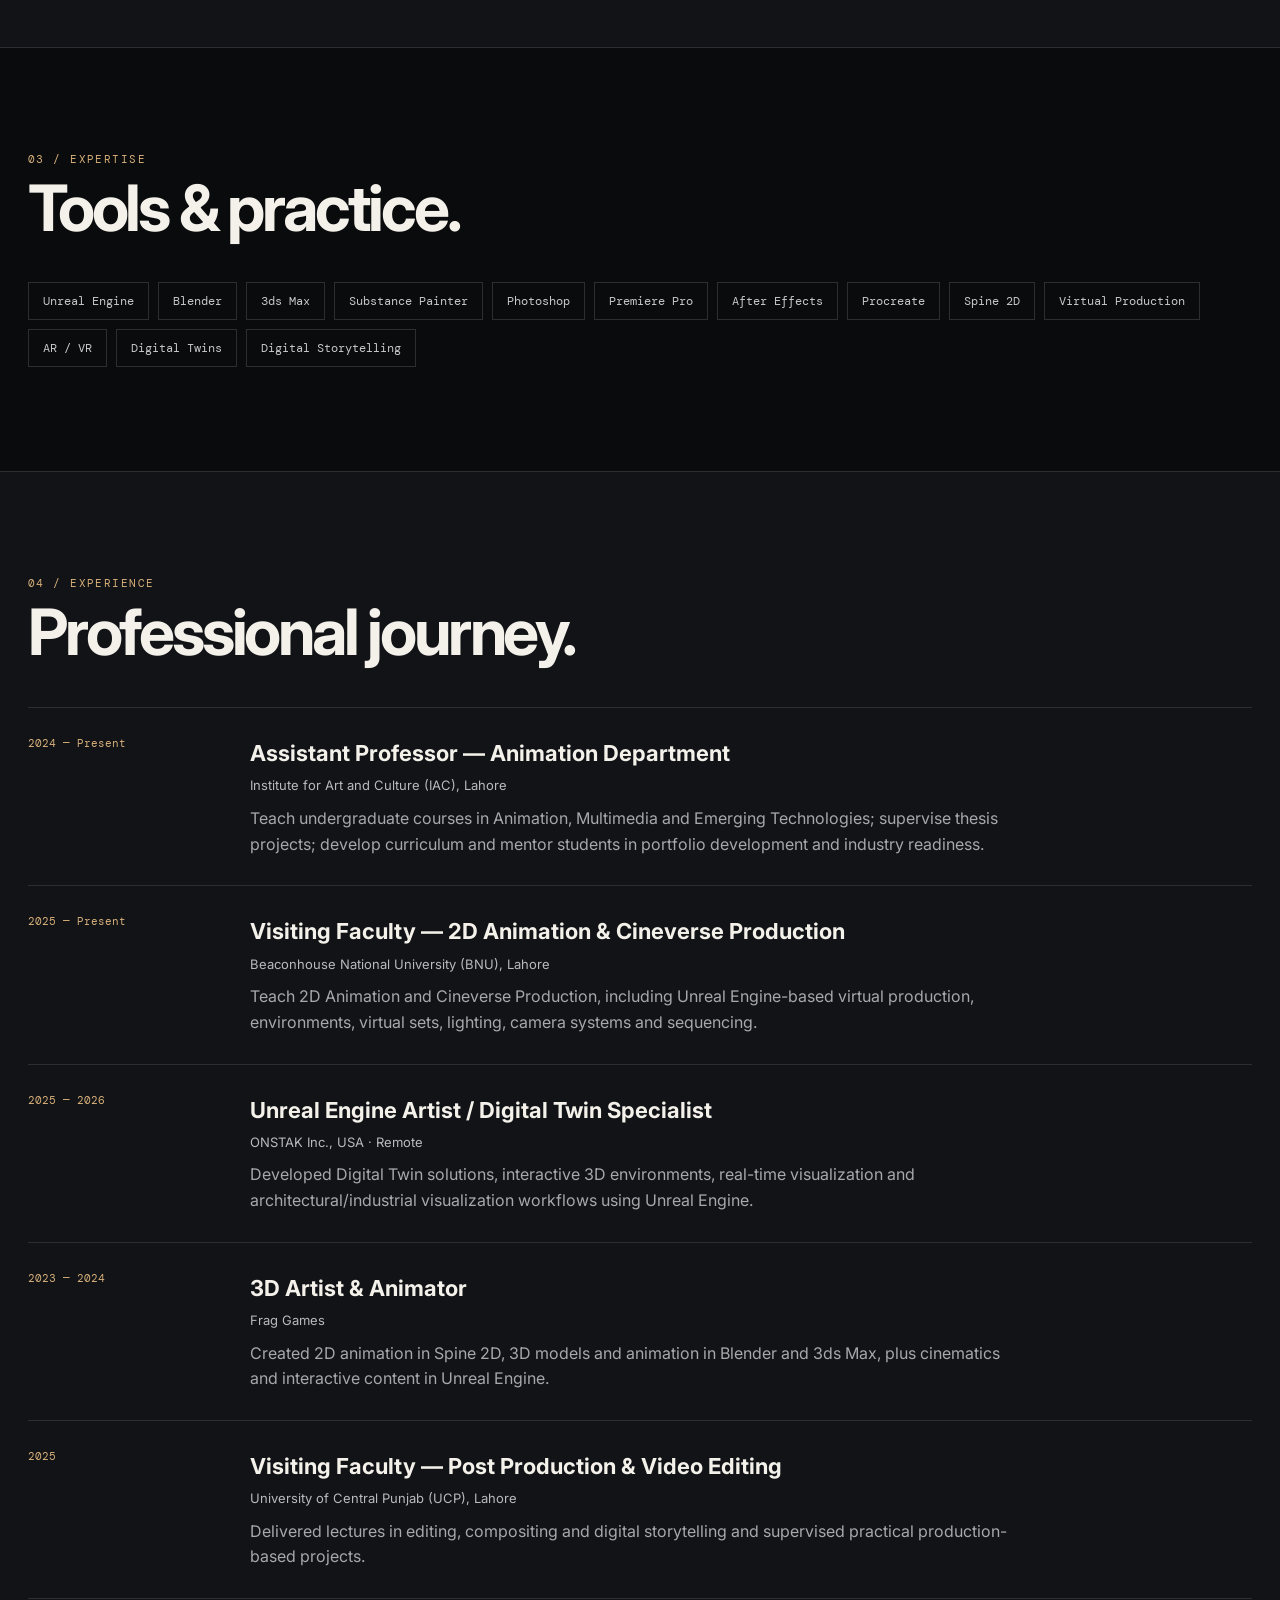
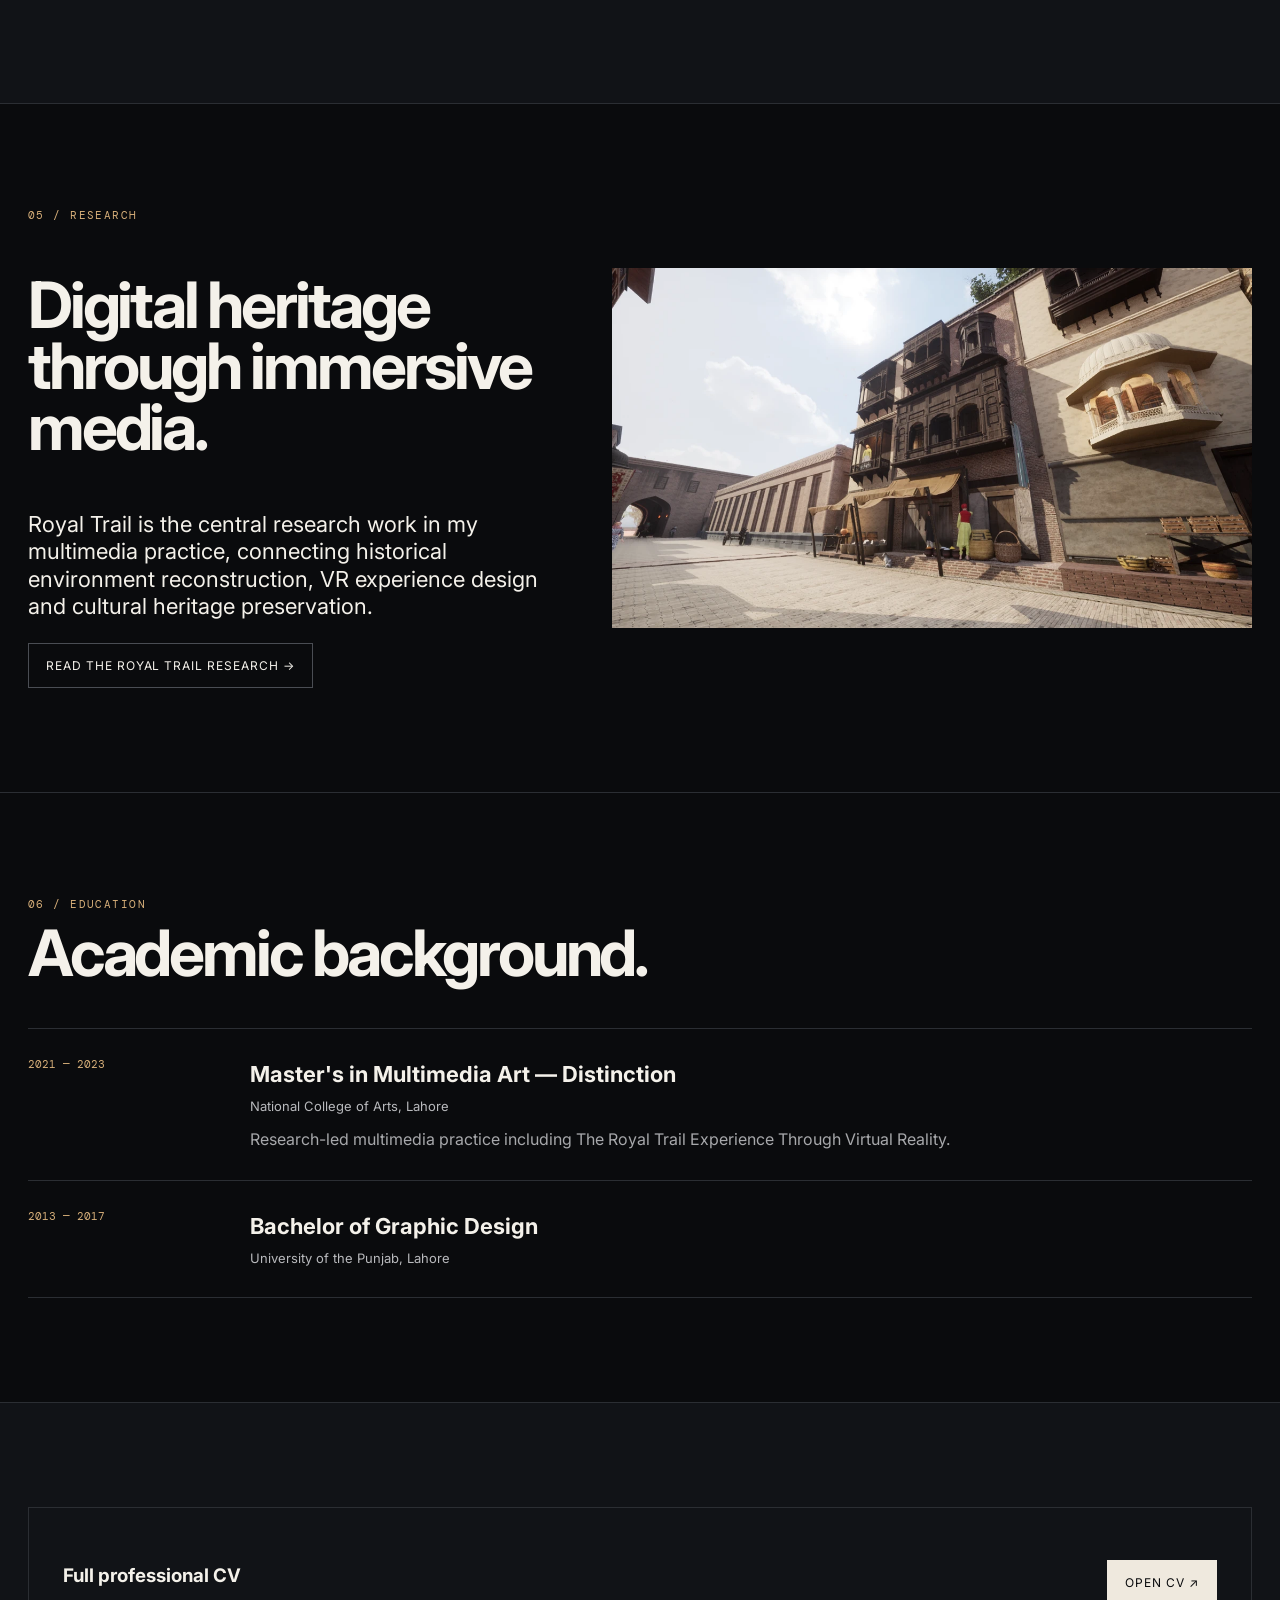
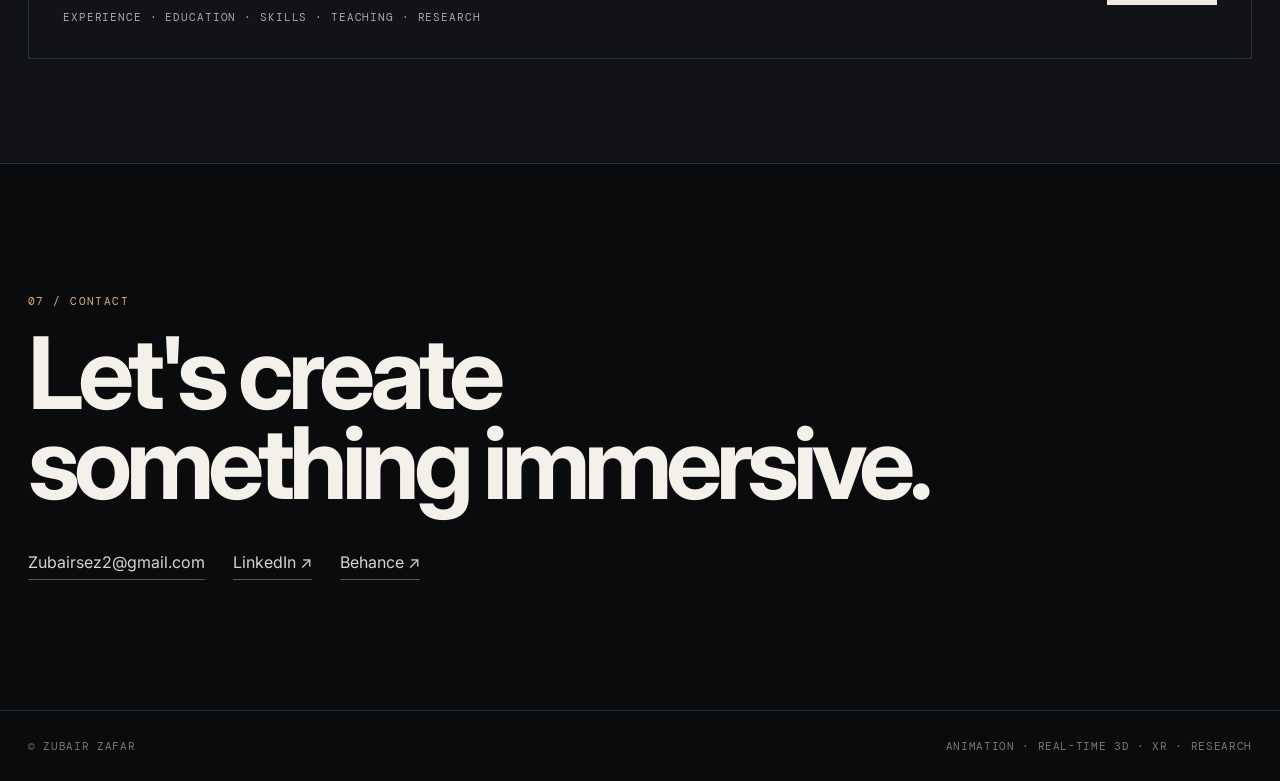
==== commit abb8b3e6: "Update index.html" ====
--- a/index.html
+++ b/index.html
@@ -8,7 +8,7 @@
 <a class="work-card reveal" href="digital-twin.html"><img src="assets/digital/digital-twin-poster.jpg" alt="Digital Twin factory visualization"><div class="card-copy"><div class="number">03 · REAL-TIME 3D</div><h3>Digital Twin / 3D</h3><p>Unreal Engine visualization and real-time environment work.</p></div></a>
 <a class="work-card reveal" href="visual-development.html"><img src="assets/visual/visual-dev-02.png" alt="Visual development environment studies"><div class="card-copy"><div class="number">04 · VISUAL DEVELOPMENT</div><h3>Visual Development</h3><p>Concept art, environment studies, character development and visual storytelling.</p></div></a>
 </div></div></section>
-<section id="about" class="panel"><div class="container about-grid"><div class="reveal"><div class="eyebrow">02 / Profile</div><h2 class="section-title" style="font-size:clamp(42px,5vw,72px);line-height:.95;letter-spacing:-.05em">Creative practice meets emerging technology.</h2><p class="statement">I bridge animation, real-time 3D, immersive media and education to build experiences that communicate ideas through image, space and interaction.</p><div class="facts"><div class="fact"><b>Experience</b><span>9+ years academic & industry</span></div><div class="fact"><b>Education</b><span>Master's in Multimedia Art — NCA</span></div><div class="fact"><b>Specialisms</b><span>Unreal Engine · XR · Digital Twins</span></div><div class="fact"><b>Base</b><span>Lahore, Pakistan</span></div></div></div><div class="reveal"><img class="profile" src="assets/profile.jpg" alt="Zubair Zafar"></div></div></section>
+<section id="about" class="panel"><div class="container about-grid"><div class="reveal"><div class="eyebrow">02 / Profile</div><h2 class="section-title" style="font-size:clamp(42px,5vw,72px);line-height:.95;letter-spacing:-.05em">Creative practice meets emerging technology.</h2><p class="statement">I bridge animation, real-time 3D, immersive media and education to build experiences that communicate ideas through image, space and interaction.</p><div class="facts"><div class="fact"><b>Experience</b><span>9+ years academic & industry</span></div><div class="fact"><b>Education</b><span>Master's in Multimedia Art — NCA</span></div><div class="fact"><b>Specialisms</b><span>Unreal Engine · XR · Digital Twins</span></div><div class="fact"><b>Base</b><span>Lahore, Pakistan</span></div></div></div><div class="reveal"><img class="profile" src="assets/profile-original.jpeg" alt="Zubair Zafar"></div></div></section>
 <section><div class="container"><div class="section-head reveal"><div><div class="eyebrow">03 / Expertise</div><h2>Tools & practice.</h2></div></div><div class="skills reveal"><span class="pill">Unreal Engine</span><span class="pill">Blender</span><span class="pill">3ds Max</span><span class="pill">Substance Painter</span><span class="pill">Photoshop</span><span class="pill">Premiere Pro</span><span class="pill">After Effects</span><span class="pill">Procreate</span><span class="pill">Spine 2D</span><span class="pill">Virtual Production</span><span class="pill">AR / VR</span><span class="pill">Digital Twins</span><span class="pill">Digital Storytelling</span></div></div></section>
 <section id="experience" class="panel"><div class="container"><div class="section-head reveal"><div><div class="eyebrow">04 / Experience</div><h2>Professional journey.</h2></div></div><div class="timeline"><article class="job reveal"><time>2024 — Present</time><div><h3>Assistant Professor — Animation Department</h3><div class="org">Institute for Art and Culture (IAC), Lahore</div><p>Teach undergraduate courses in Animation, Multimedia and Emerging Technologies; supervise thesis projects; develop curriculum and mentor students in portfolio development and industry readiness.</p></div></article><article class="job reveal"><time>2025 — Present</time><div><h3>Visiting Faculty — 2D Animation & Cineverse Production</h3><div class="org">Beaconhouse National University (BNU), Lahore</div><p>Teach 2D Animation and Cineverse Production, including Unreal Engine-based virtual production, environments, virtual sets, lighting, camera systems and sequencing.</p></div></article><article class="job reveal"><time>2025 — 2026</time><div><h3>Unreal Engine Artist / Digital Twin Specialist</h3><div class="org">ONSTAK Inc., USA · Remote</div><p>Developed Digital Twin solutions, interactive 3D environments, real-time visualization and architectural/industrial visualization workflows using Unreal Engine.</p></div></article><article class="job reveal"><time>2023 — 2024</time><div><h3>3D Artist & Animator</h3><div class="org">Frag Games</div><p>Created 2D animation in Spine 2D, 3D models and animation in Blender and 3ds Max, plus cinematics and interactive content in Unreal Engine.</p></div></article><article class="job reveal"><time>2025</time><div><h3>Visiting Faculty — Post Production & Video Editing</h3><div class="org">University of Central Punjab (UCP), Lahore</div><p>Delivered lectures in editing, compositing and digital storytelling and supervised practical production-based projects.</p></div></article></div></div></section>
 <section><div class="container royal-research-hero"><div class="reveal"><div class="eyebrow">05 / Research</div><h2 style="font-size:clamp(42px,5vw,72px);line-height:.95;letter-spacing:-.05em">Digital heritage through immersive media.</h2><p class="statement" style="font-size:22px">Royal Trail is the central research work in my multimedia practice, connecting historical environment reconstruction, VR experience design and cultural heritage preservation.</p><a class="btn" href="royal-trail.html#research">Read the Royal Trail research →</a></div><div class="reveal"><img src="assets/royal/royal-01.png" alt="Royal Trail journey flow, mood board, sketches and concept art"></div></div></section>
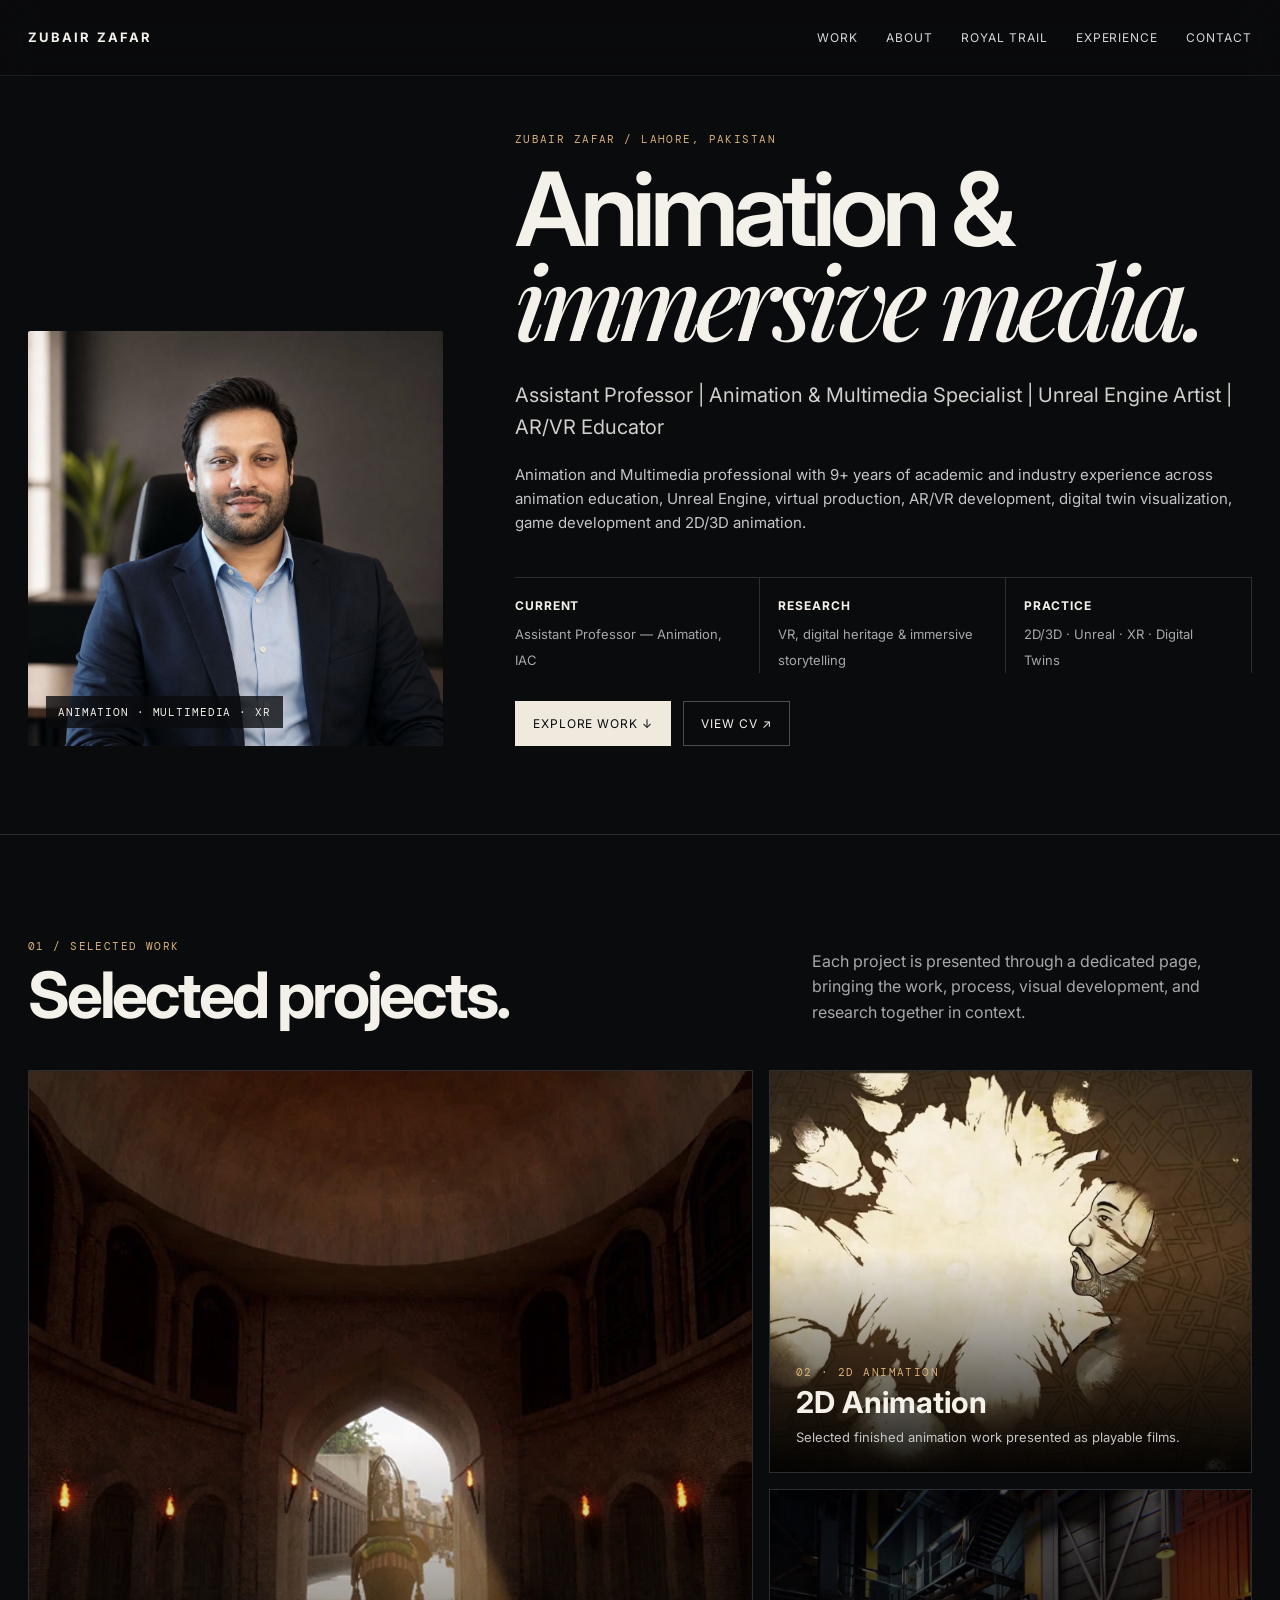
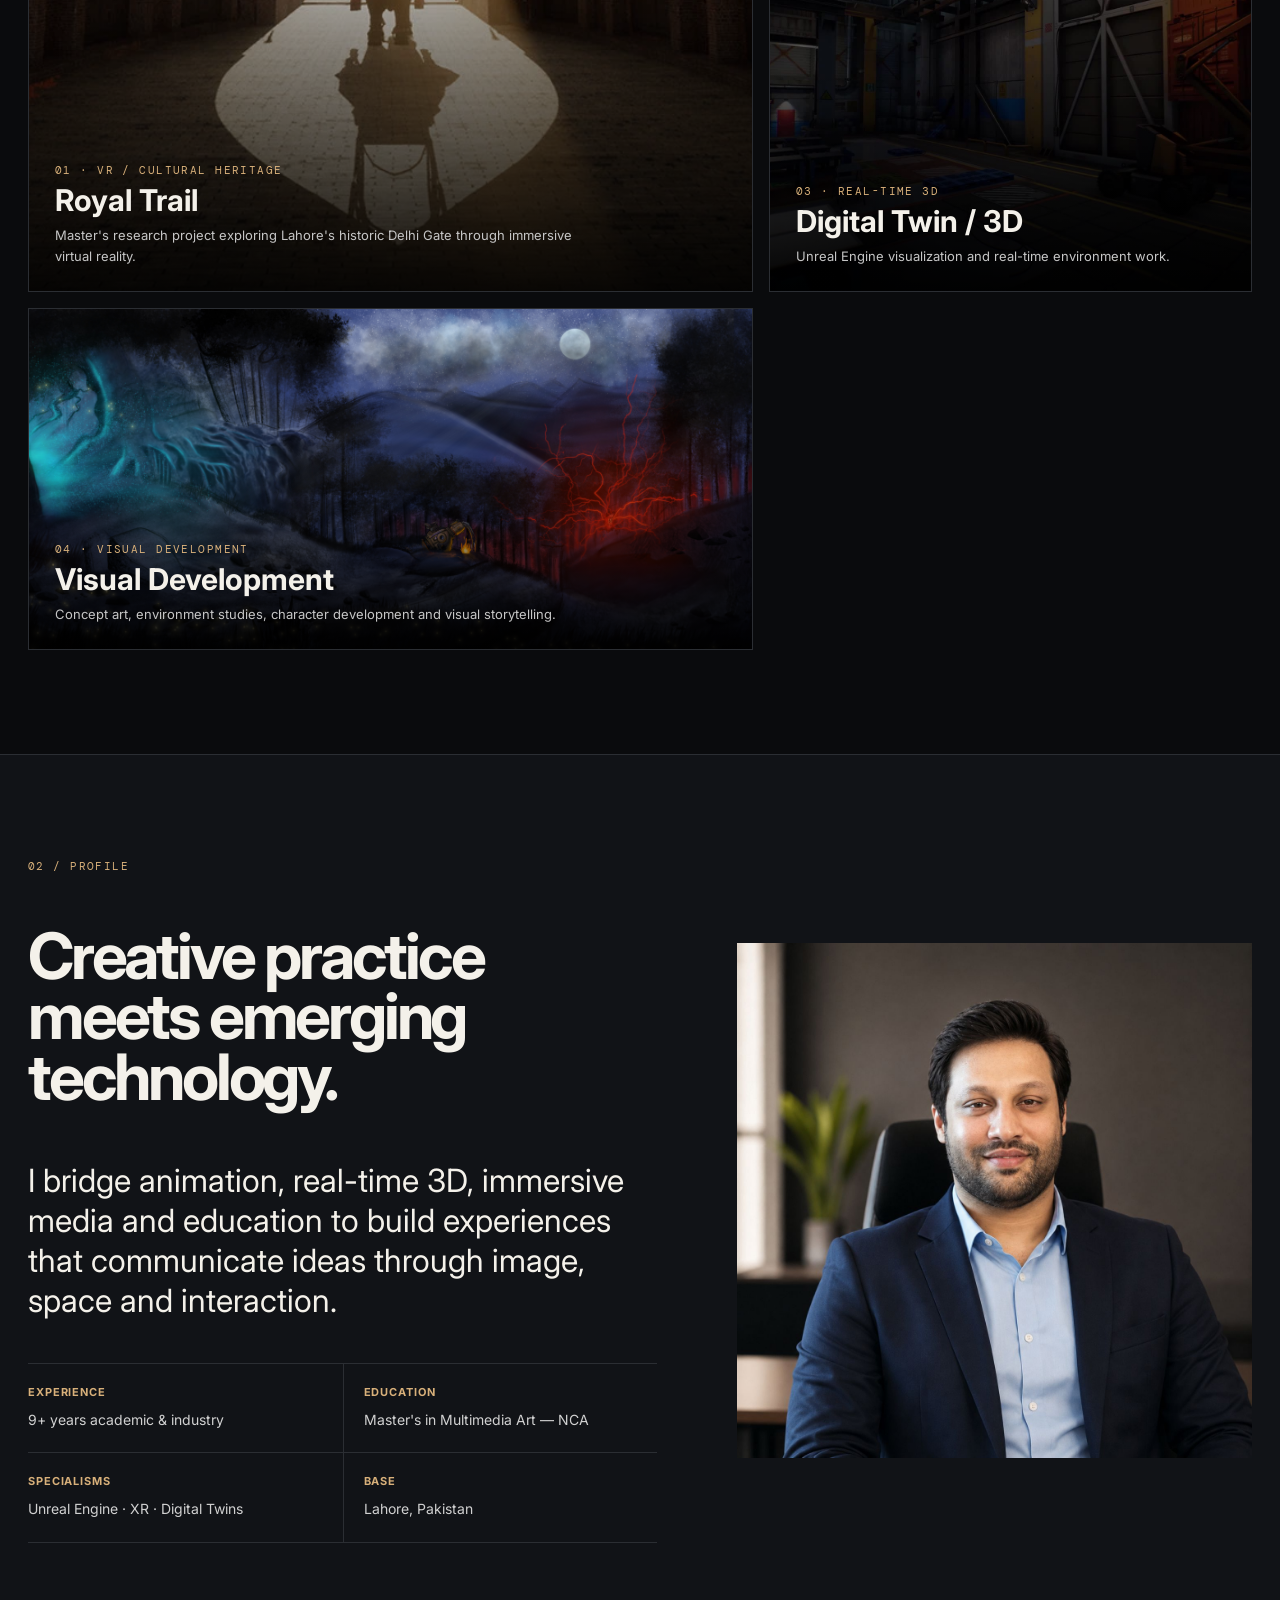
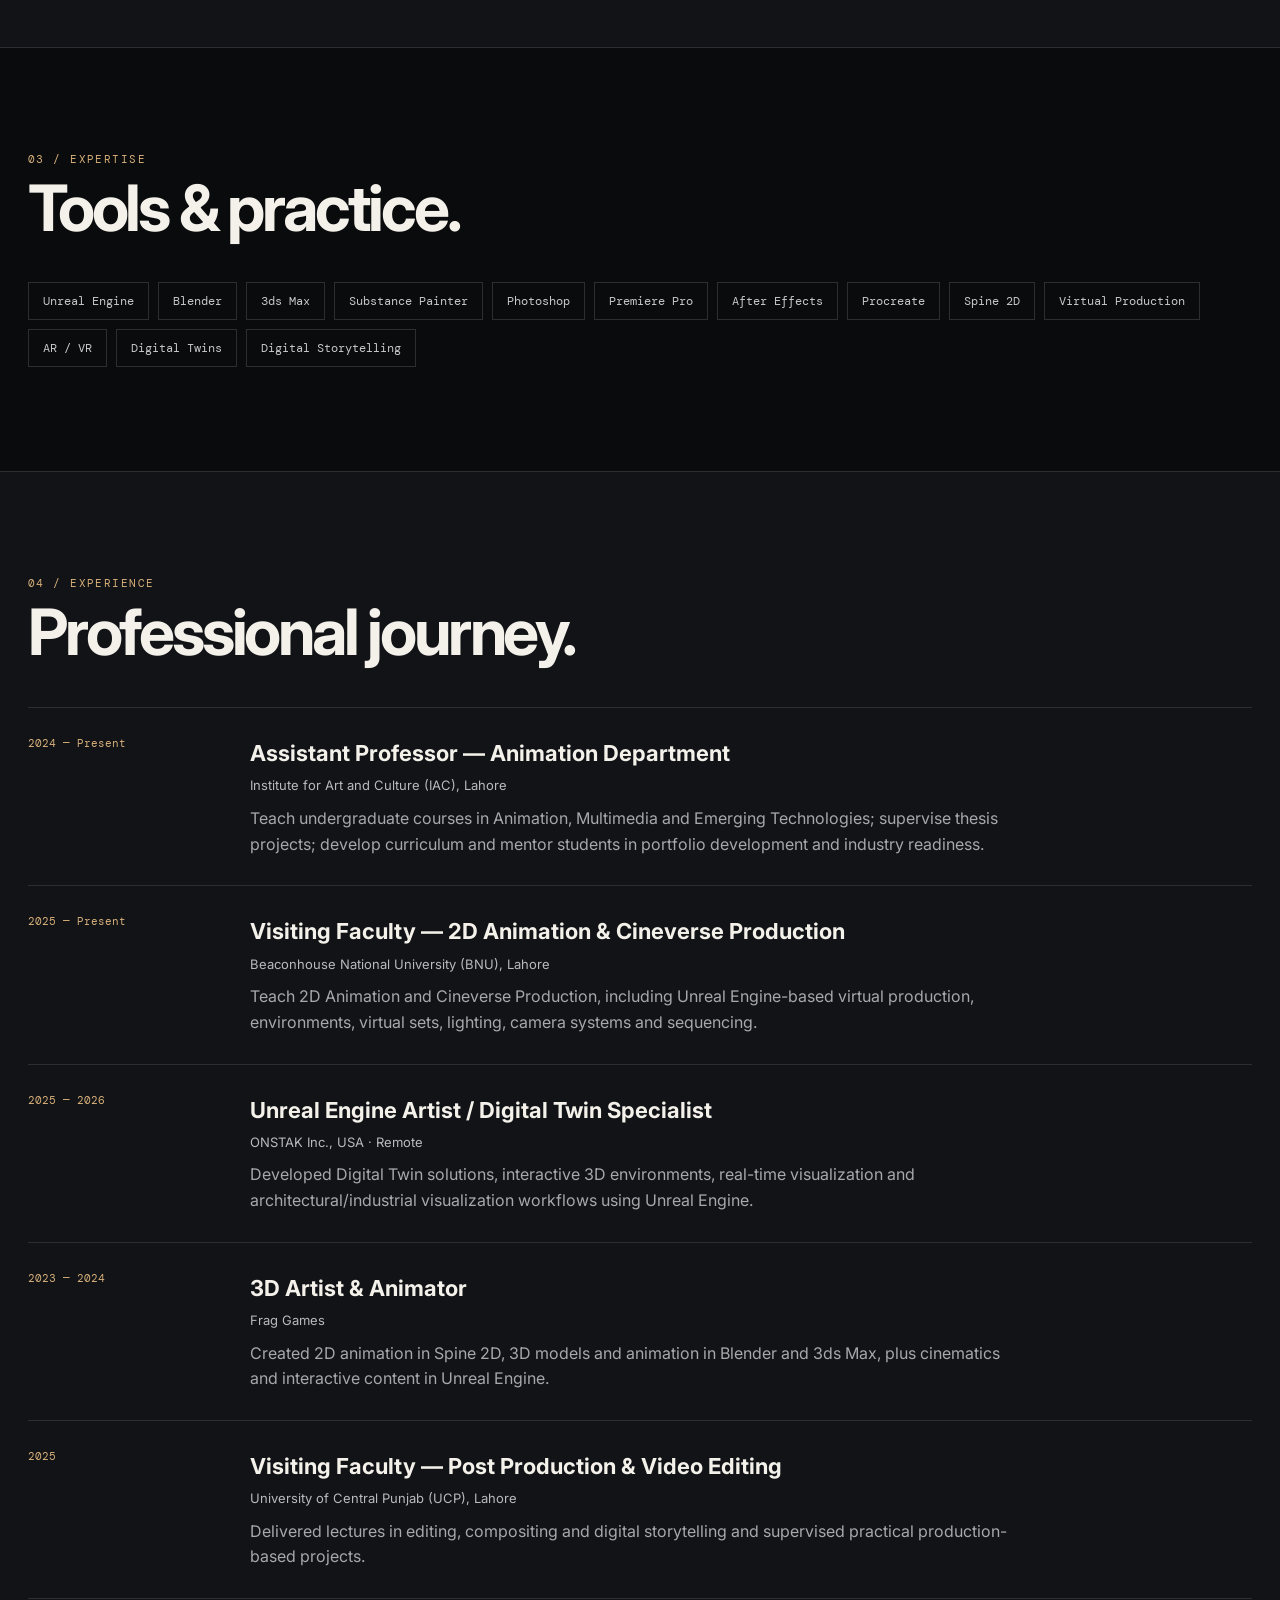
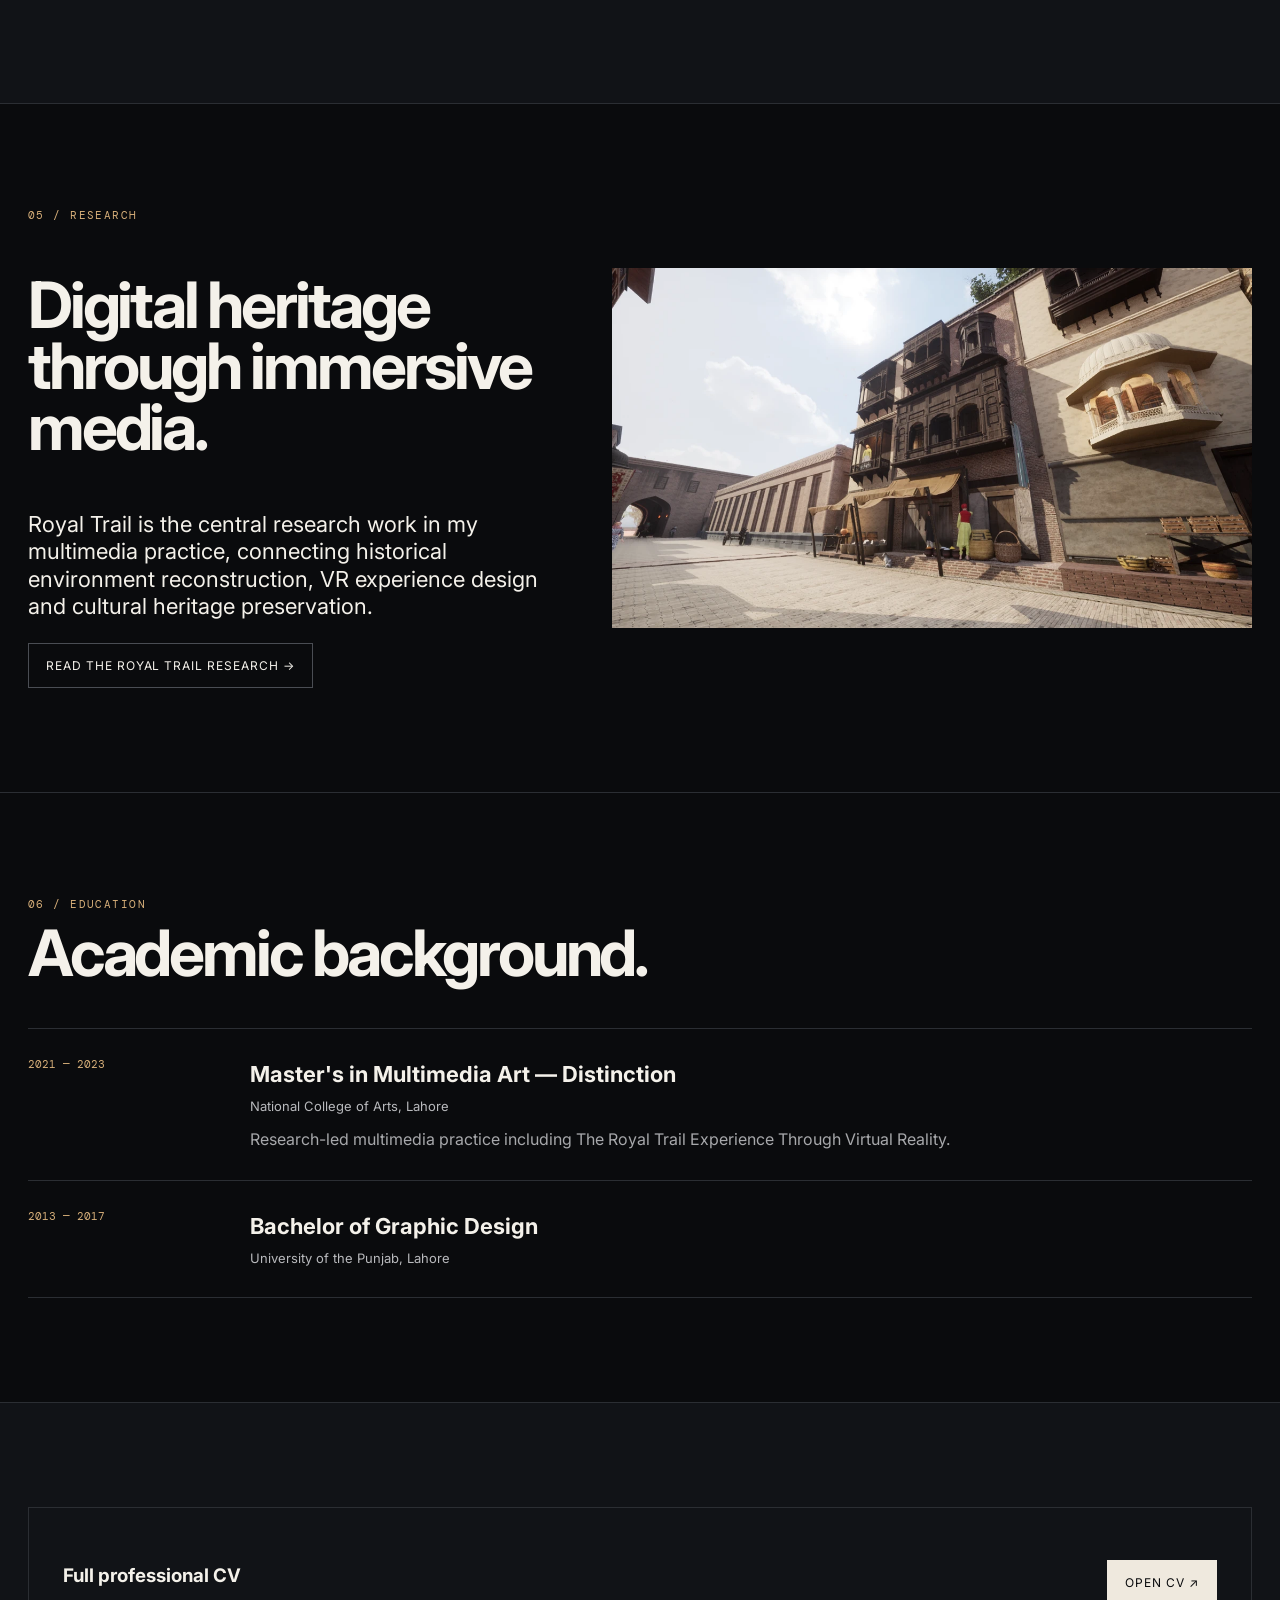
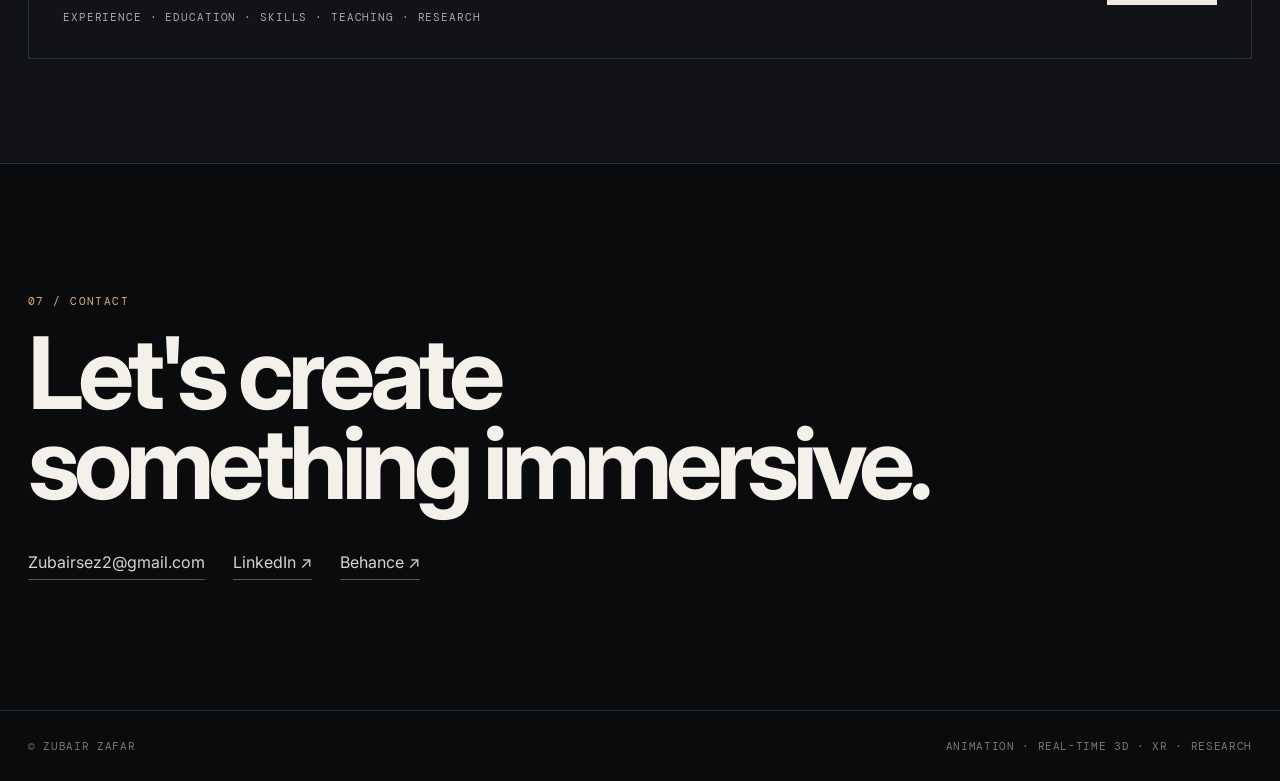
==== commit 4da41c56: "Update index.html" ====
--- a/index.html
+++ b/index.html
@@ -2,7 +2,7 @@
 <nav class="nav"><a class="brand" href="index.html">ZUBAIR ZAFAR</a><div class="navlinks"><a href="#work">Work</a><a href="#about">About</a><a href="royal-trail.html">Royal Trail</a><a href="#experience">Experience</a><a href="#contact">Contact</a></div></nav>
 <header class="hero"><div class="container hero-grid"><div class="portrait-wrap reveal"><img class="portrait" src="assets/profile-original.jpeg" alt="Zubair Zafar professional portrait"><div class="portrait-caption">Animation · Multimedia · XR</div></div><div class="reveal"><div class="eyebrow">Zubair Zafar / Lahore, Pakistan</div><h1>Animation &<br><em>immersive media.</em></h1><p class="hero-lead">Assistant Professor | Animation & Multimedia Specialist | Unreal Engine Artist | AR/VR Educator</p><p class="prose" style="font-size:15px;margin-top:18px">Animation and Multimedia professional with 9+ years of academic and industry experience across animation education, Unreal Engine, virtual production, AR/VR development, digital twin visualization, game development and 2D/3D animation.</p><div class="quick"><div><b>Current</b><span>Assistant Professor — Animation, IAC</span></div><div><b>Research</b><span>VR, digital heritage & immersive storytelling</span></div><div><b>Practice</b><span>2D/3D · Unreal · XR · Digital Twins</span></div></div><div class="actions"><a class="btn primary" href="#work">Explore work ↓</a><a class="btn" href="assets/Zubair-Zafar-CV-2026.pdf" target="_blank">View CV ↗</a></div></div></div></header>
 <main>
-<section id="work"><div class="container"><div class="section-head reveal"><div><div class="eyebrow">01 / Selected Work</div><h2>Selected projects.</h2></div><p>Dedicated project pages keep each body of work focused, with the visual development and research shown in context.</p></div><div class="work-grid">
+<section id="work"><div class="container"><div class="section-head reveal"><div><div class="eyebrow">01 / Selected Work</div><h2>Selected projects.</h2></div><p>Each project is presented through a dedicated page, bringing the work, process, visual development, and research together in context.</p></div><div class="work-grid">
 <a class="work-card tall reveal" href="royal-trail.html"><img src="assets/royal-feature.png" alt="Royal Trail VR environment with elephant procession"><div class="card-copy"><div class="number">01 · VR / CULTURAL HERITAGE</div><h3>Royal Trail</h3><p>Master's research project exploring Lahore's historic Delhi Gate through immersive virtual reality.</p></div></a>
 <a class="work-card reveal" href="2d-animations.html"><img src="assets/2d/badshahi-poster.jpg" alt="2D animation still of Badshahi Mosque"><div class="card-copy"><div class="number">02 · 2D ANIMATION</div><h3>2D Animation</h3><p>Selected finished animation work presented as playable films.</p></div></a>
 <a class="work-card reveal" href="digital-twin.html"><img src="assets/digital/digital-twin-poster.jpg" alt="Digital Twin factory visualization"><div class="card-copy"><div class="number">03 · REAL-TIME 3D</div><h3>Digital Twin / 3D</h3><p>Unreal Engine visualization and real-time environment work.</p></div></a>
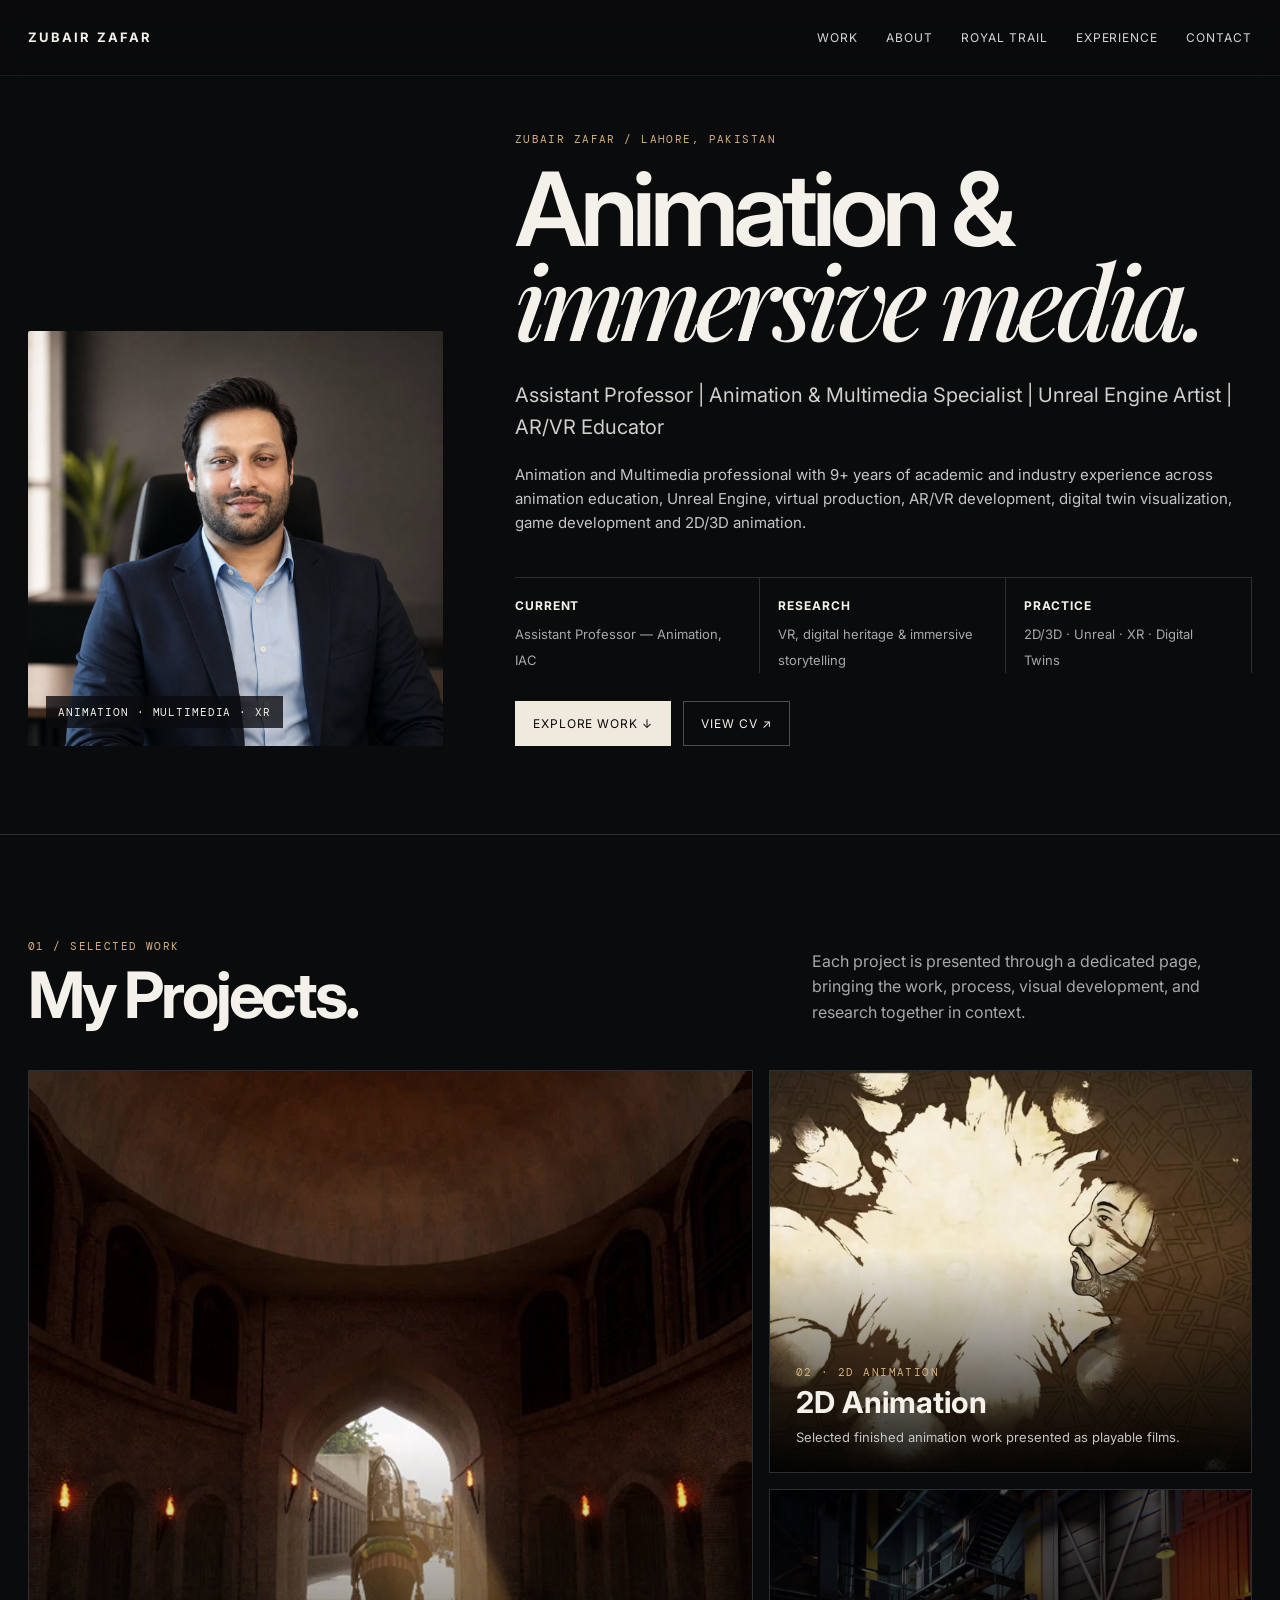
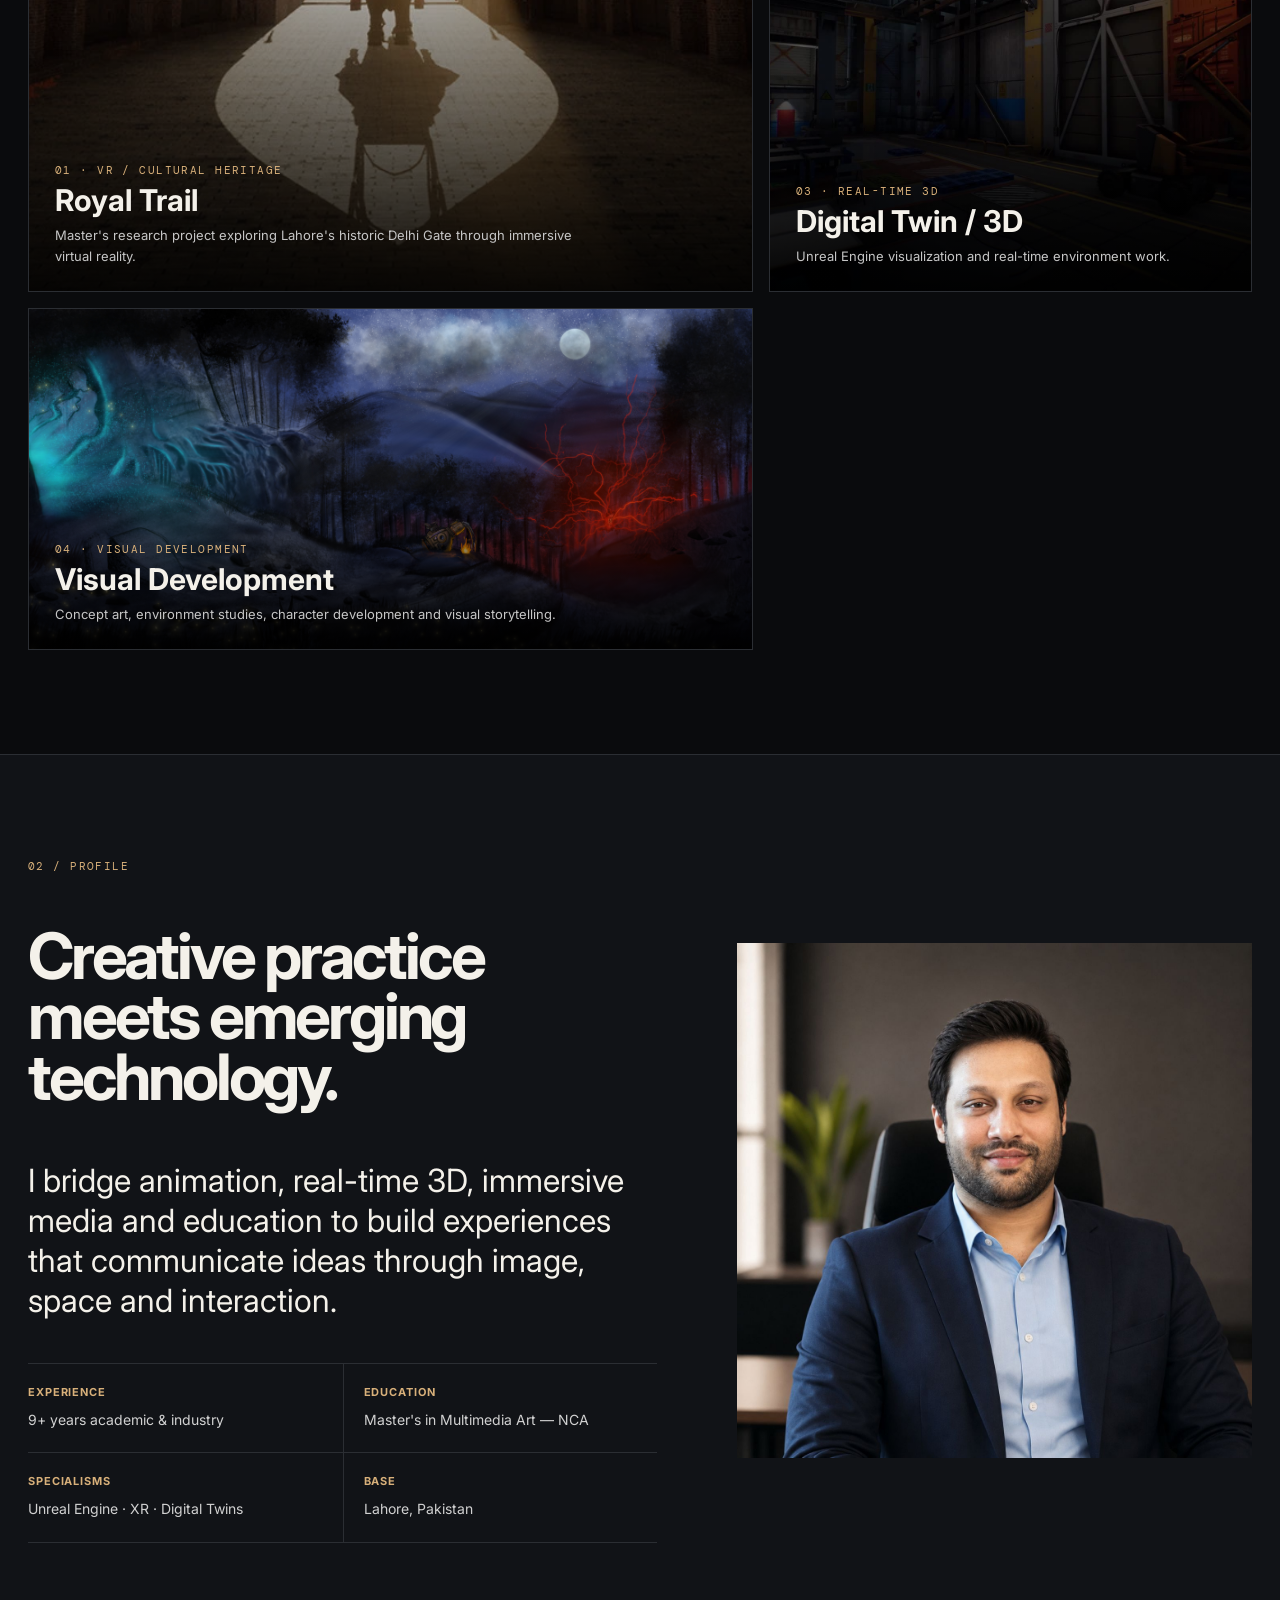
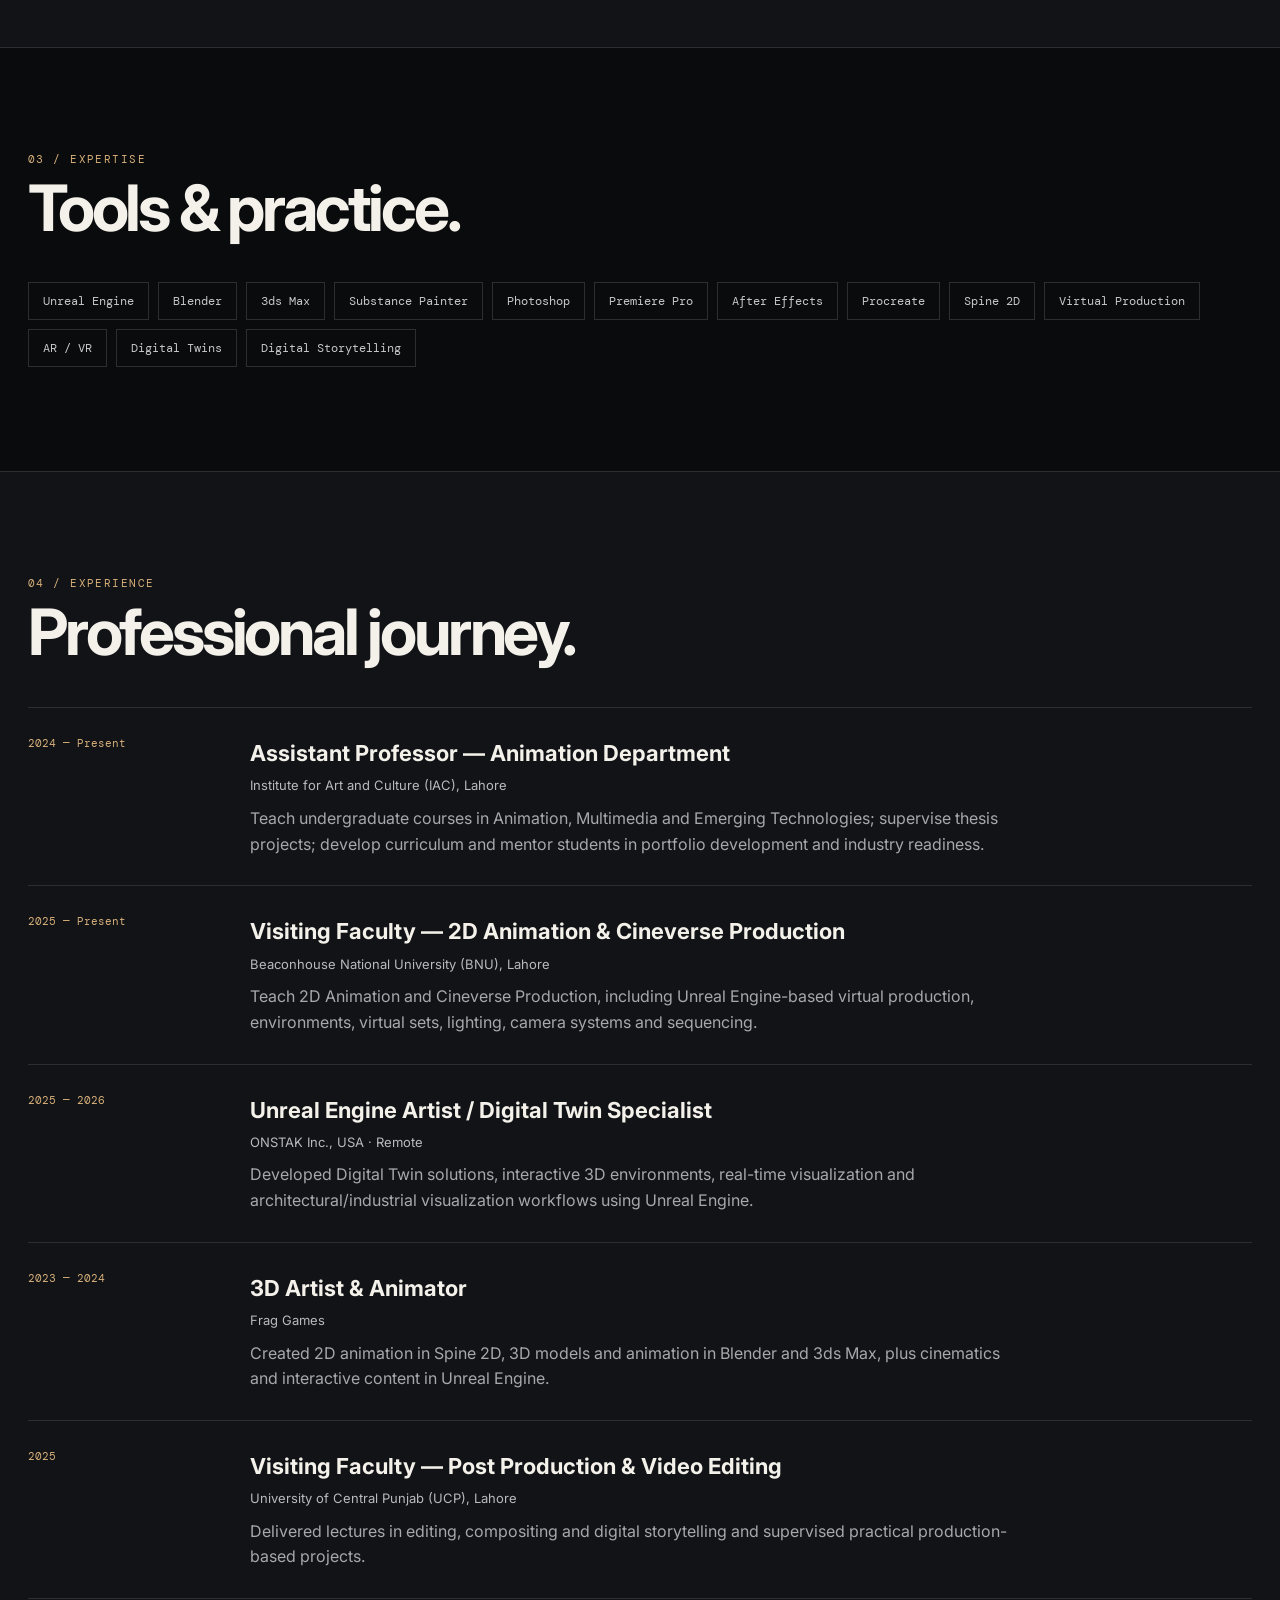
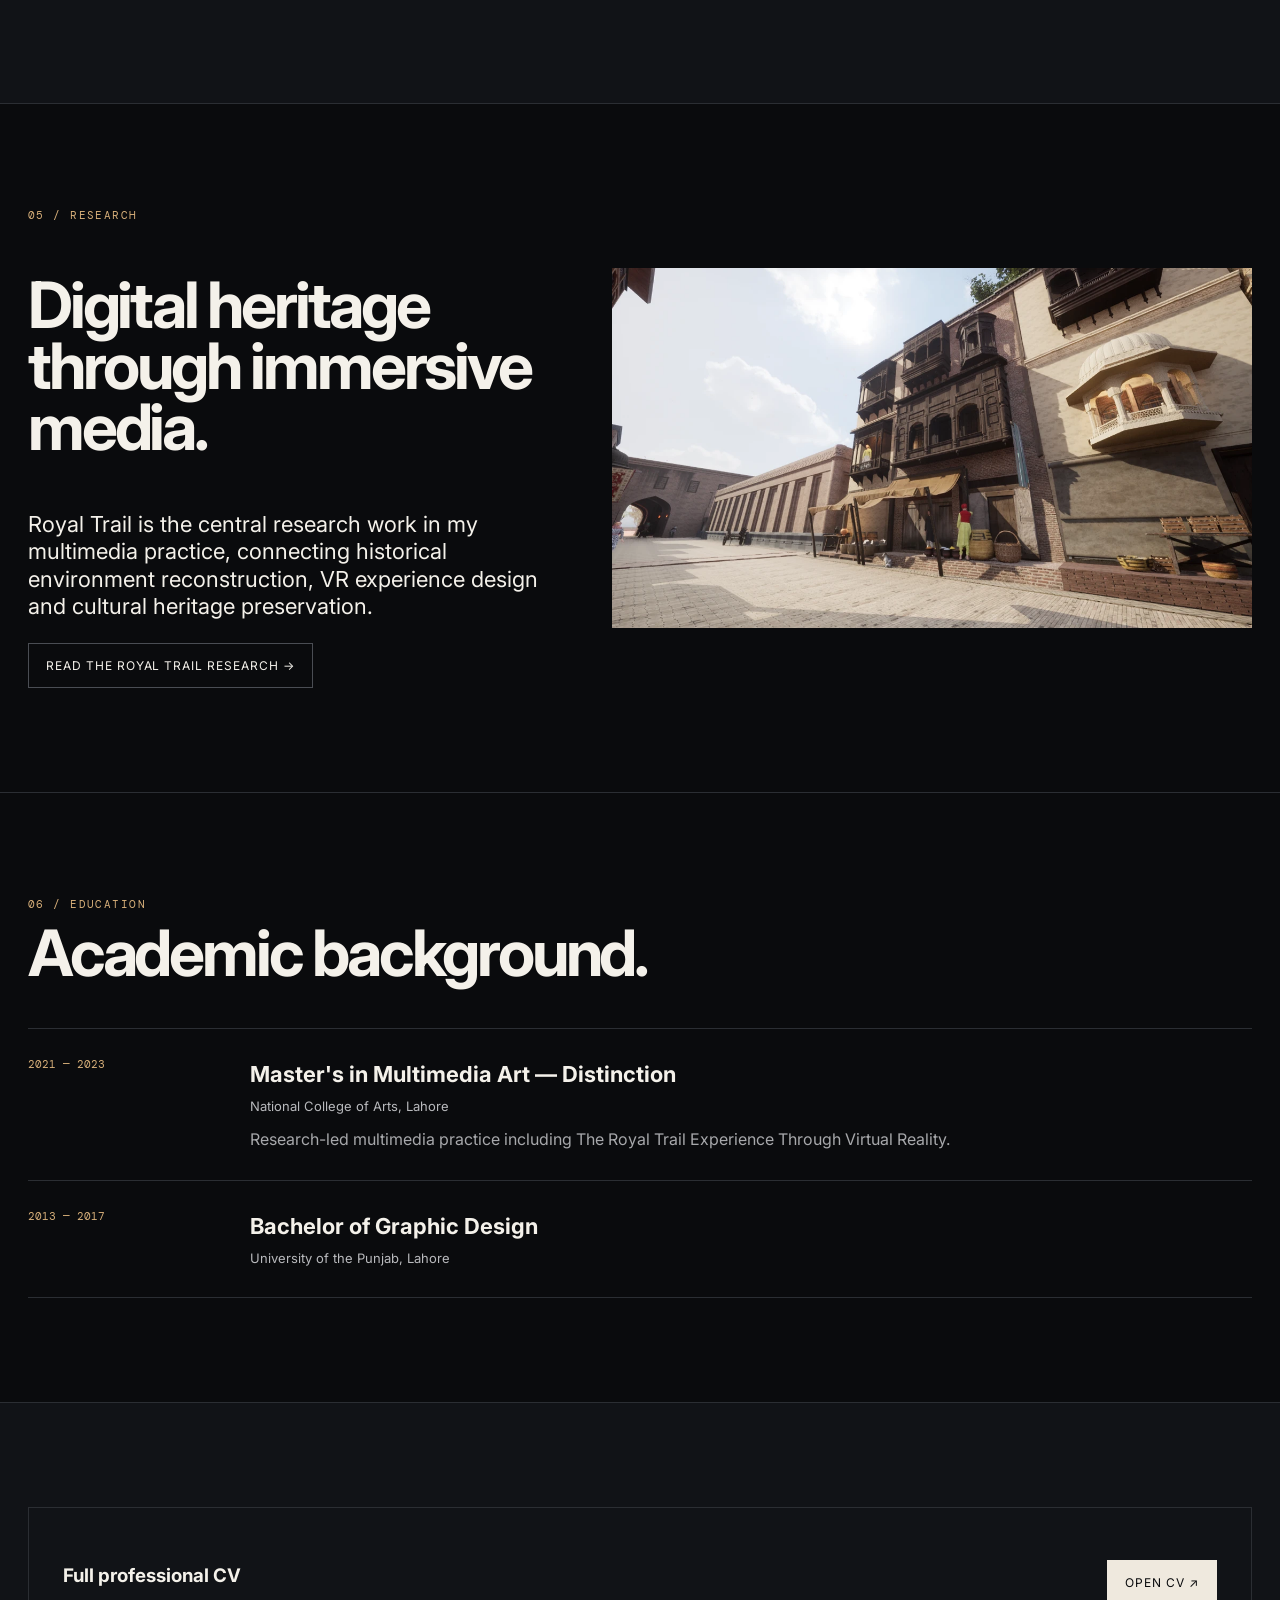
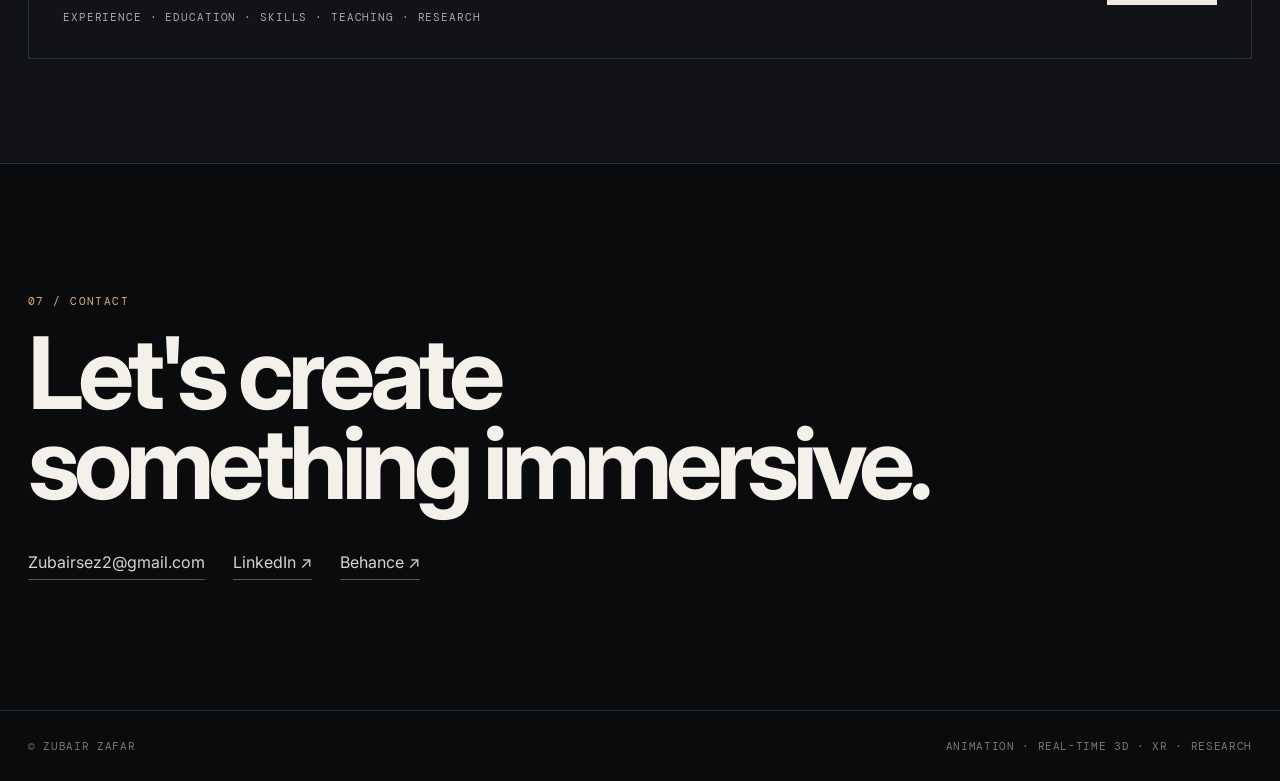
==== commit baafb2d6: "Update index.html" ====
--- a/index.html
+++ b/index.html
@@ -2,7 +2,7 @@
 <nav class="nav"><a class="brand" href="index.html">ZUBAIR ZAFAR</a><div class="navlinks"><a href="#work">Work</a><a href="#about">About</a><a href="royal-trail.html">Royal Trail</a><a href="#experience">Experience</a><a href="#contact">Contact</a></div></nav>
 <header class="hero"><div class="container hero-grid"><div class="portrait-wrap reveal"><img class="portrait" src="assets/profile-original.jpeg" alt="Zubair Zafar professional portrait"><div class="portrait-caption">Animation · Multimedia · XR</div></div><div class="reveal"><div class="eyebrow">Zubair Zafar / Lahore, Pakistan</div><h1>Animation &<br><em>immersive media.</em></h1><p class="hero-lead">Assistant Professor | Animation & Multimedia Specialist | Unreal Engine Artist | AR/VR Educator</p><p class="prose" style="font-size:15px;margin-top:18px">Animation and Multimedia professional with 9+ years of academic and industry experience across animation education, Unreal Engine, virtual production, AR/VR development, digital twin visualization, game development and 2D/3D animation.</p><div class="quick"><div><b>Current</b><span>Assistant Professor — Animation, IAC</span></div><div><b>Research</b><span>VR, digital heritage & immersive storytelling</span></div><div><b>Practice</b><span>2D/3D · Unreal · XR · Digital Twins</span></div></div><div class="actions"><a class="btn primary" href="#work">Explore work ↓</a><a class="btn" href="assets/Zubair-Zafar-CV-2026.pdf" target="_blank">View CV ↗</a></div></div></div></header>
 <main>
-<section id="work"><div class="container"><div class="section-head reveal"><div><div class="eyebrow">01 / Selected Work</div><h2>Selected projects.</h2></div><p>Each project is presented through a dedicated page, bringing the work, process, visual development, and research together in context.</p></div><div class="work-grid">
+<section id="work"><div class="container"><div class="section-head reveal"><div><div class="eyebrow">01 / Selected Work</div><h2>My Projects.</h2></div><p>Each project is presented through a dedicated page, bringing the work, process, visual development, and research together in context.</p></div><div class="work-grid">
 <a class="work-card tall reveal" href="royal-trail.html"><img src="assets/royal-feature.png" alt="Royal Trail VR environment with elephant procession"><div class="card-copy"><div class="number">01 · VR / CULTURAL HERITAGE</div><h3>Royal Trail</h3><p>Master's research project exploring Lahore's historic Delhi Gate through immersive virtual reality.</p></div></a>
 <a class="work-card reveal" href="2d-animations.html"><img src="assets/2d/badshahi-poster.jpg" alt="2D animation still of Badshahi Mosque"><div class="card-copy"><div class="number">02 · 2D ANIMATION</div><h3>2D Animation</h3><p>Selected finished animation work presented as playable films.</p></div></a>
 <a class="work-card reveal" href="digital-twin.html"><img src="assets/digital/digital-twin-poster.jpg" alt="Digital Twin factory visualization"><div class="card-copy"><div class="number">03 · REAL-TIME 3D</div><h3>Digital Twin / 3D</h3><p>Unreal Engine visualization and real-time environment work.</p></div></a>
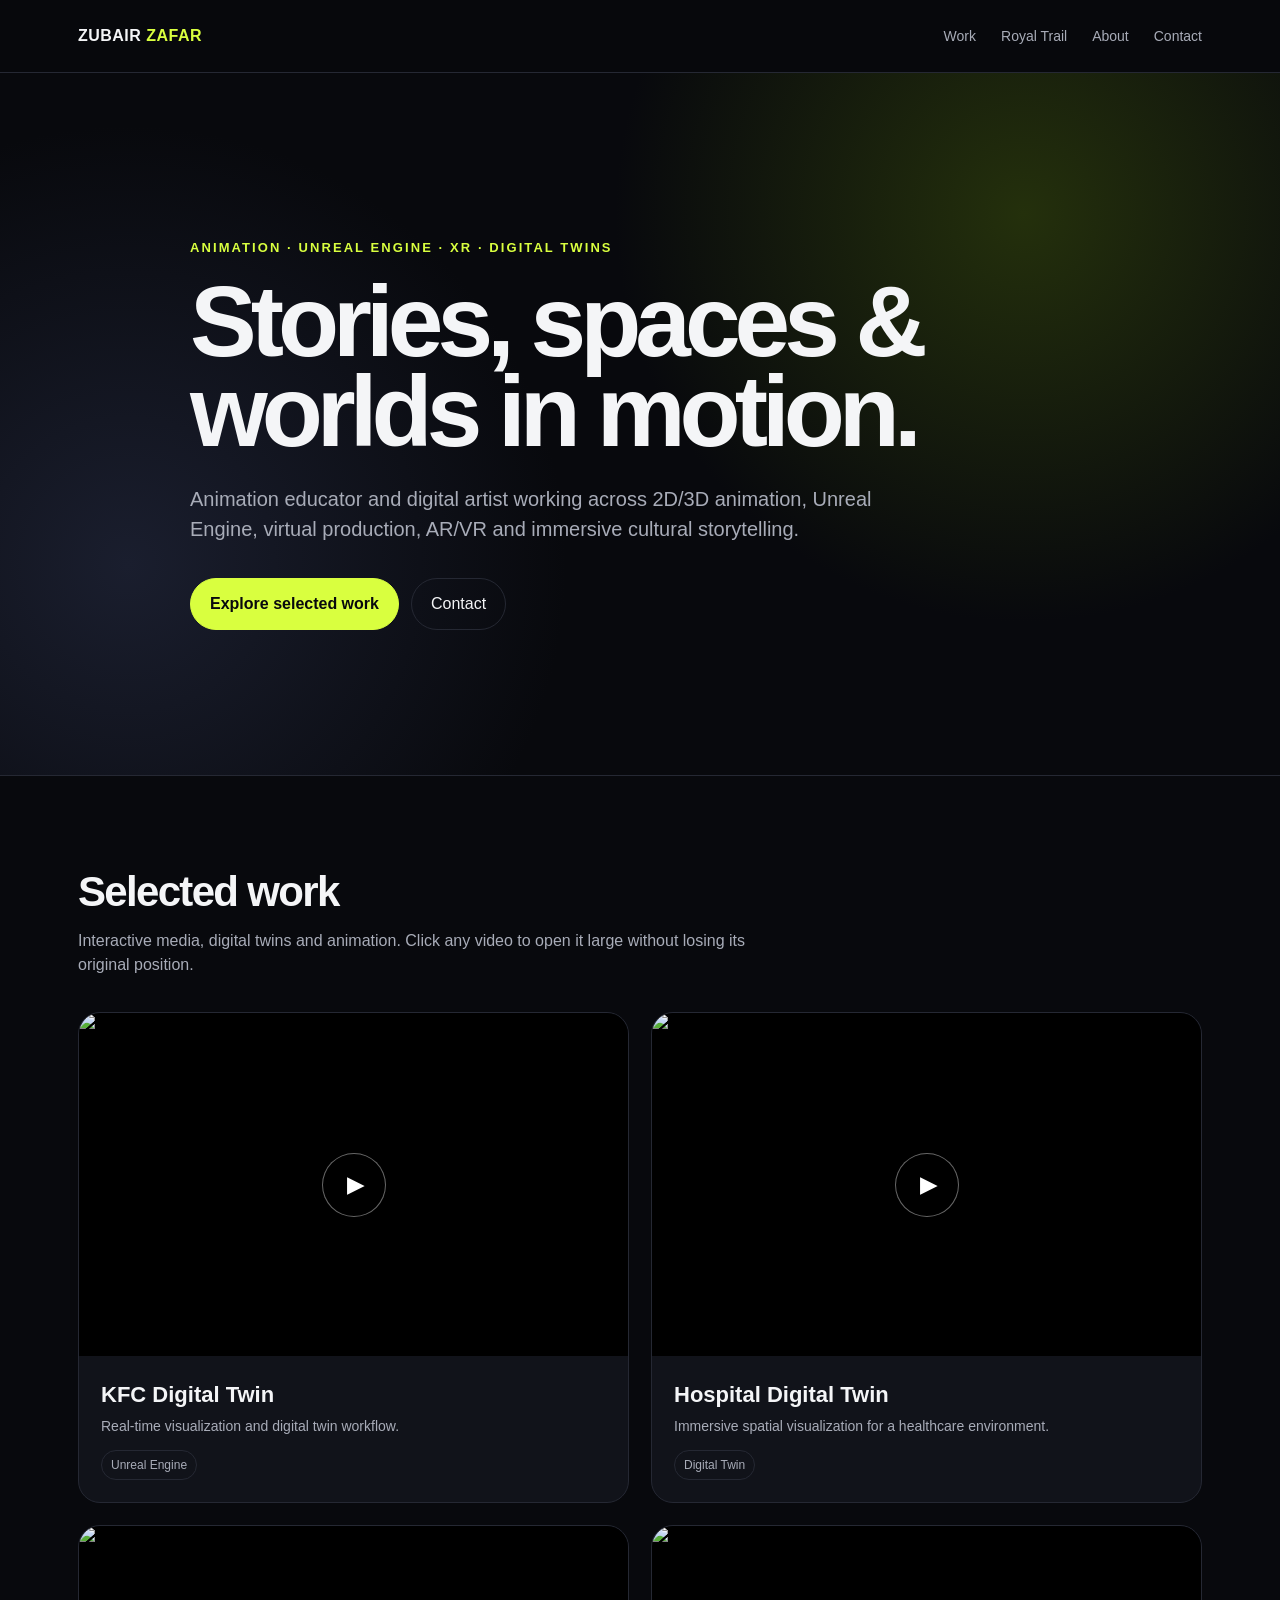
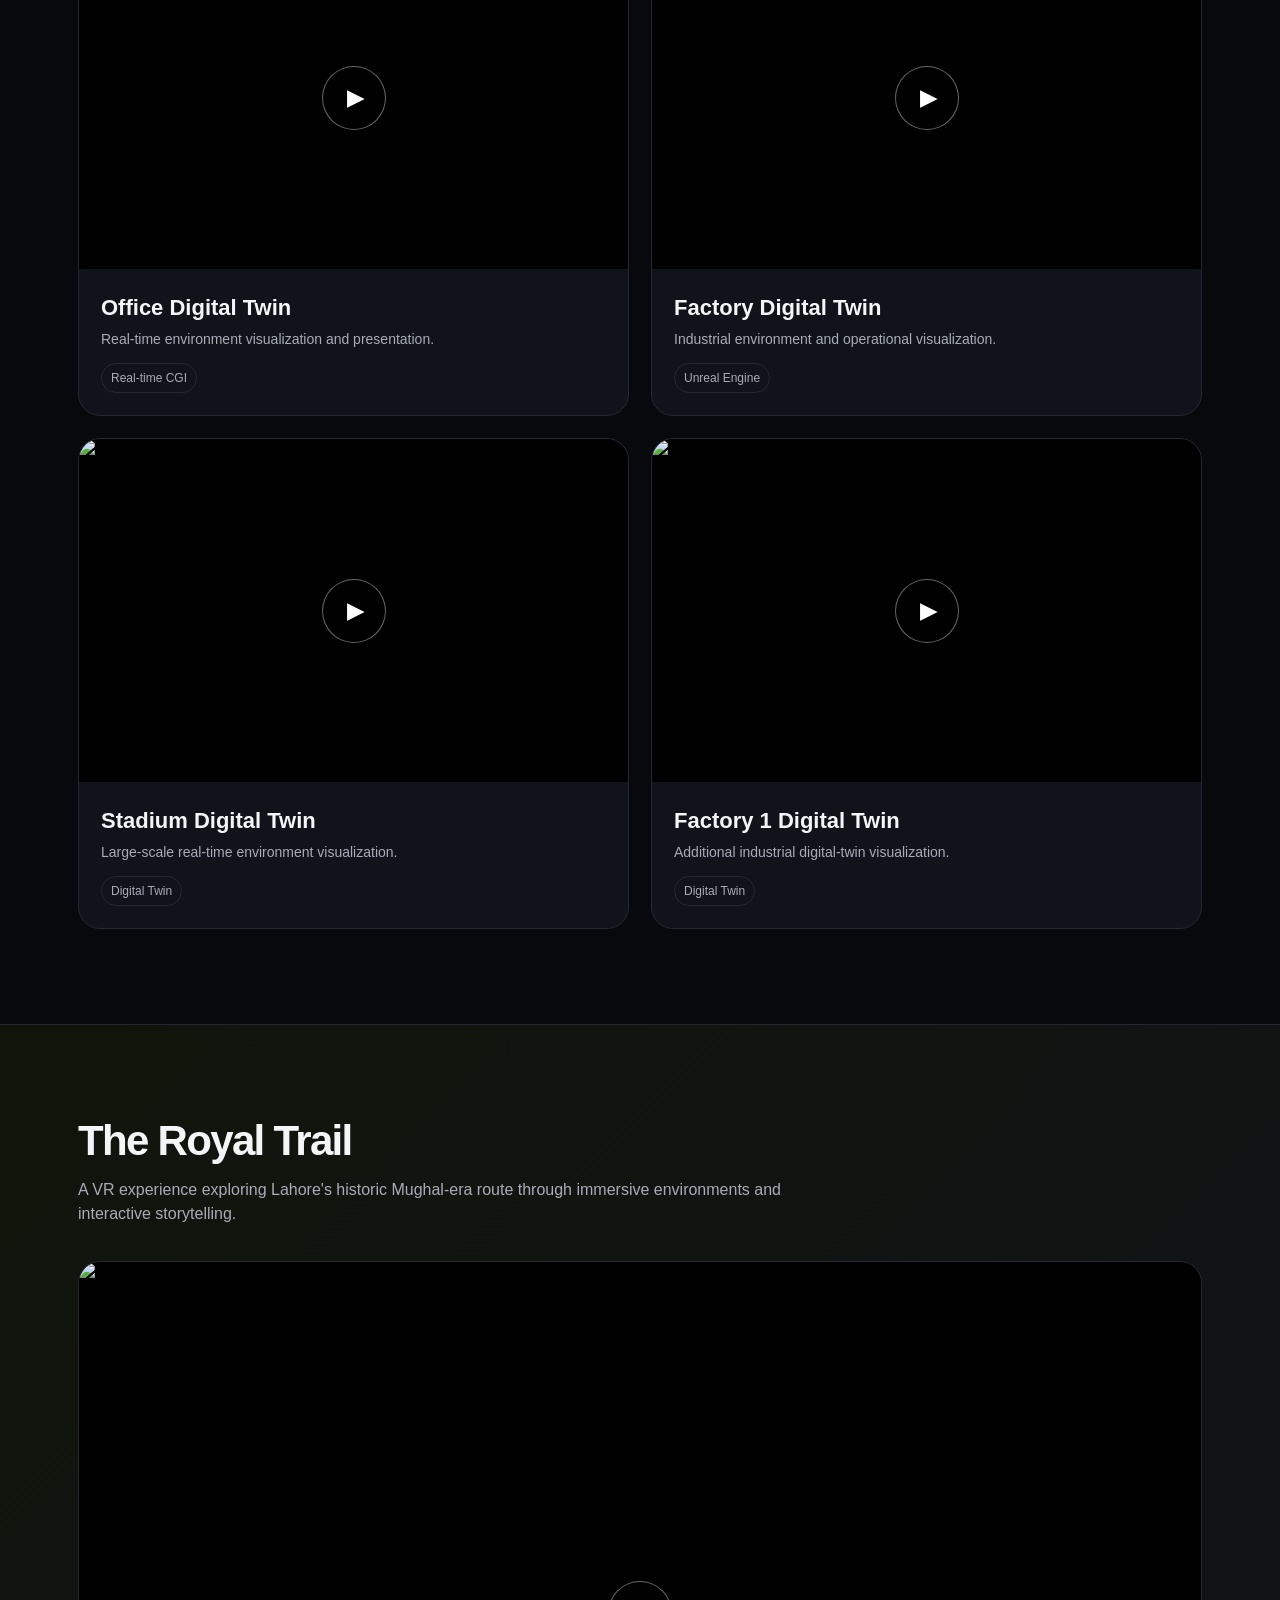
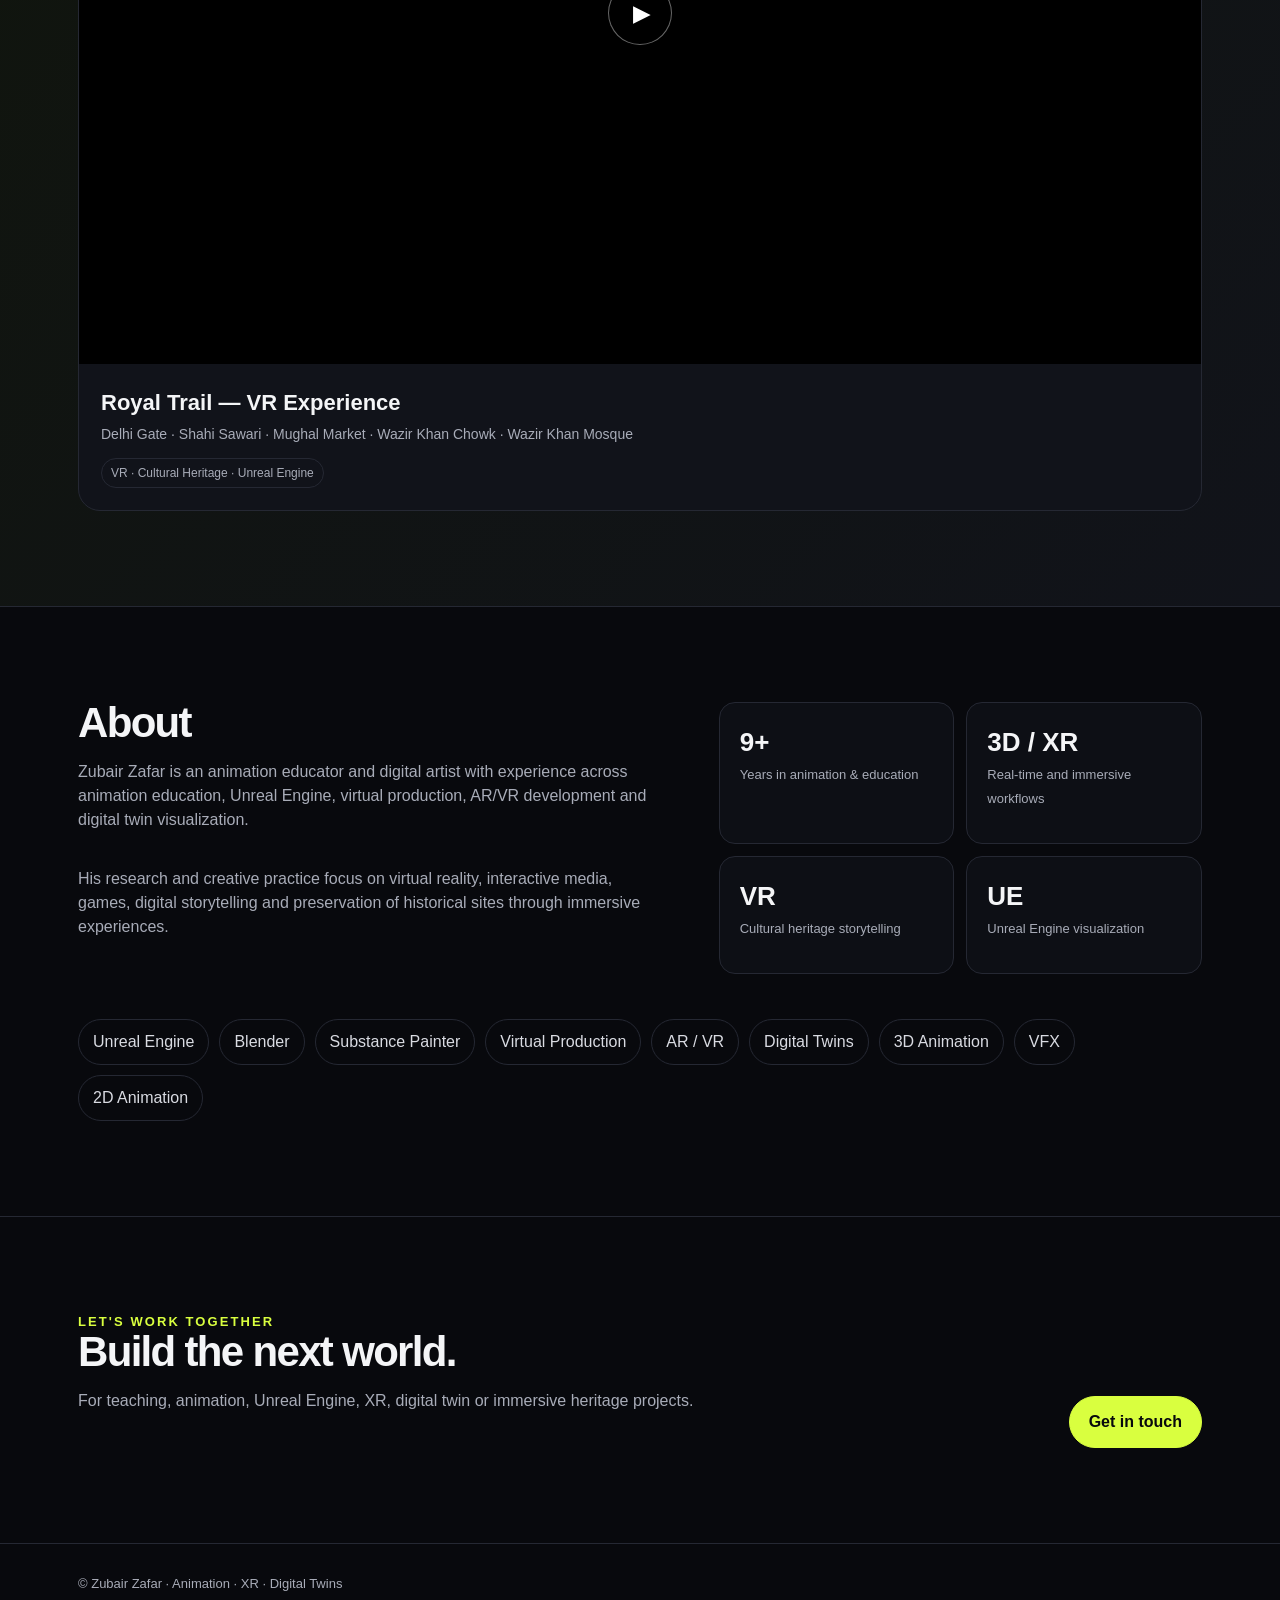
==== commit 1d602012: "Update index.html" ====
--- a/index.html
+++ b/index.html
@@ -1,18 +1,117 @@
-<!doctype html><html lang="en"><head><meta charset="utf-8"><meta name="viewport" content="width=device-width,initial-scale=1"><meta name="description" content="Zubair Zafar — Animation & Multimedia Specialist, Unreal Engine Artist, AR/VR Educator and Digital Twin practitioner."><title>Zubair Zafar — Portfolio</title><link rel="stylesheet" href="styles.css"></head><body>
-<nav class="nav"><a class="brand" href="index.html">ZUBAIR ZAFAR</a><div class="navlinks"><a href="#work">Work</a><a href="#about">About</a><a href="royal-trail.html">Royal Trail</a><a href="#experience">Experience</a><a href="#contact">Contact</a></div></nav>
-<header class="hero"><div class="container hero-grid"><div class="portrait-wrap reveal"><img class="portrait" src="assets/profile-original.jpeg" alt="Zubair Zafar professional portrait"><div class="portrait-caption">Animation · Multimedia · XR</div></div><div class="reveal"><div class="eyebrow">Zubair Zafar / Lahore, Pakistan</div><h1>Animation &<br><em>immersive media.</em></h1><p class="hero-lead">Assistant Professor | Animation & Multimedia Specialist | Unreal Engine Artist | AR/VR Educator</p><p class="prose" style="font-size:15px;margin-top:18px">Animation and Multimedia professional with 9+ years of academic and industry experience across animation education, Unreal Engine, virtual production, AR/VR development, digital twin visualization, game development and 2D/3D animation.</p><div class="quick"><div><b>Current</b><span>Assistant Professor — Animation, IAC</span></div><div><b>Research</b><span>VR, digital heritage & immersive storytelling</span></div><div><b>Practice</b><span>2D/3D · Unreal · XR · Digital Twins</span></div></div><div class="actions"><a class="btn primary" href="#work">Explore work ↓</a><a class="btn" href="assets/Zubair-Zafar-CV-2026.pdf" target="_blank">View CV ↗</a></div></div></div></header>
-<main>
-<section id="work"><div class="container"><div class="section-head reveal"><div><div class="eyebrow">01 / Selected Work</div><h2>My Projects.</h2></div><p>Each project is presented through a dedicated page, bringing the work, process, visual development, and research together in context.</p></div><div class="work-grid">
-<a class="work-card tall reveal" href="royal-trail.html"><img src="assets/royal-feature.png" alt="Royal Trail VR environment with elephant procession"><div class="card-copy"><div class="number">01 · VR / CULTURAL HERITAGE</div><h3>Royal Trail</h3><p>Master's research project exploring Lahore's historic Delhi Gate through immersive virtual reality.</p></div></a>
-<a class="work-card reveal" href="2d-animations.html"><img src="assets/2d/badshahi-poster.jpg" alt="2D animation still of Badshahi Mosque"><div class="card-copy"><div class="number">02 · 2D ANIMATION</div><h3>2D Animation</h3><p>Selected finished animation work presented as playable films.</p></div></a>
-<a class="work-card reveal" href="digital-twin.html"><img src="assets/digital/digital-twin-poster.jpg" alt="Digital Twin factory visualization"><div class="card-copy"><div class="number">03 · REAL-TIME 3D</div><h3>Digital Twin / 3D</h3><p>Unreal Engine visualization and real-time environment work.</p></div></a>
-<a class="work-card reveal" href="visual-development.html"><img src="assets/visual/visual-dev-02.png" alt="Visual development environment studies"><div class="card-copy"><div class="number">04 · VISUAL DEVELOPMENT</div><h3>Visual Development</h3><p>Concept art, environment studies, character development and visual storytelling.</p></div></a>
+<!doctype html><html lang="en"><head><meta charset="utf-8"><meta name="viewport" content="width=device-width,initial-scale=1"><title>Zubair Zafar — Animation & XR Portfolio</title><meta name="description" content="Zubair Zafar — Animation, Unreal Engine, Virtual Production, AR/VR and Digital Twin portfolio."><style>
+:root{--bg:#08090d;--panel:#11131a;--text:#f4f5f7;--muted:#a8acb8;--line:#252833;--accent:#d9ff3f}*{box-sizing:border-box}html{scroll-behavior:smooth}body{margin:0;background:var(--bg);color:var(--text);font-family:Inter,Arial,sans-serif;line-height:1.5}a{color:inherit;text-decoration:none}.wrap{max-width:1180px;margin:auto;padding:0 28px}.nav{position:sticky;top:0;z-index:20;background:rgba(8,9,13,.82);backdrop-filter:blur(14px);border-bottom:1px solid var(--line)}.navin{height:72px;display:flex;align-items:center;justify-content:space-between}.logo{font-weight:800;letter-spacing:.03em}.logo span{color:var(--accent)}.links{display:flex;gap:25px;font-size:14px;color:var(--muted)}.links a:hover{color:#fff}.hero{min-height:78vh;display:grid;align-items:center;padding:90px 0 70px;background:radial-gradient(circle at 80% 20%,#24300c 0,transparent 35%),radial-gradient(circle at 10% 70%,#1a1e2e 0,transparent 35%)}.eyebrow{color:var(--accent);font-size:13px;font-weight:800;letter-spacing:.16em;text-transform:uppercase}.hero h1{font-size:clamp(50px,8vw,100px);line-height:.9;margin:18px 0 28px;max-width:900px;letter-spacing:-.06em}.hero p{font-size:20px;color:var(--muted);max-width:720px}.cta{display:flex;gap:12px;margin-top:34px;flex-wrap:wrap}.btn{padding:13px 19px;border:1px solid var(--line);border-radius:999px}.btn.primary{background:var(--accent);color:#08090d;border-color:var(--accent);font-weight:800}.section{padding:95px 0;border-top:1px solid var(--line)}.section h2{font-size:42px;line-height:1;margin:0 0 12px;letter-spacing:-.04em}.intro{color:var(--muted);max-width:720px;margin-bottom:35px}.grid{display:grid;grid-template-columns:repeat(2,1fr);gap:22px}.card{background:var(--panel);border:1px solid var(--line);border-radius:22px;overflow:hidden}.media{position:relative;aspect-ratio:16/9;background:#050608;cursor:pointer}.media video{width:100%;height:100%;display:block;object-fit:cover}.label{padding:22px}.label h3{margin:0 0 5px;font-size:22px}.label p{margin:0;color:var(--muted);font-size:14px}.tag{display:inline-block;margin-top:13px;padding:5px 9px;border:1px solid var(--line);border-radius:99px;color:var(--muted);font-size:12px}.wide{grid-column:1/-1}.about{display:grid;grid-template-columns:1.1fr .9fr;gap:50px}.facts{display:grid;grid-template-columns:1fr 1fr;gap:12px}.fact{border:1px solid var(--line);border-radius:16px;padding:20px;background:#0d0f15}.fact b{display:block;font-size:26px}.fact span{color:var(--muted);font-size:13px}.skills{display:flex;flex-wrap:wrap;gap:10px}.skill{padding:10px 14px;border:1px solid var(--line);border-radius:999px;color:#d9dbe2}.contact{display:flex;justify-content:space-between;gap:30px;align-items:end}.footer{padding:30px 0;color:var(--muted);border-top:1px solid var(--line);font-size:13px}.modal{position:fixed;inset:0;z-index:50;background:rgba(0,0,0,.9);display:none;align-items:flex-start;justify-content:center;padding:8vh 5vw;overflow:auto}.modal.open{display:flex}.modalbox{position:relative;width:min(1100px,92vw);margin-top:0}.modal video{width:100%;height:auto;max-height:80vh;display:block;background:#000;object-fit:contain;border-radius:14px}.close{position:absolute;right:-10px;top:-48px;width:38px;height:38px;border-radius:50%;border:1px solid #555;background:#15171c;color:#fff;font-size:24px;cursor:pointer}.royal{background:linear-gradient(135deg,#10150b,#11131a)}@media(max-width:800px){.links{display:none}.grid,.about{grid-template-columns:1fr}.hero{min-height:70vh;padding-top:70px}.hero h1{font-size:58px}.section{padding:70px 0}.contact{display:block}.facts{grid-template-columns:1fr 1fr}}
+
+.video-thumb{position:relative;width:100%;padding:0;border:0;background:#000;cursor:pointer;display:block;overflow:hidden}
+.video-thumb img{width:100%;aspect-ratio:16/10;object-fit:cover;display:block;transition:transform .35s ease,filter .35s ease}
+.video-thumb:hover img{transform:scale(1.025);filter:brightness(.78)}
+.play{position:absolute;left:50%;top:50%;transform:translate(-50%,-50%);width:64px;height:64px;border-radius:50%;display:grid;place-items:center;background:rgba(0,0,0,.72);border:1px solid rgba(255,255,255,.4);color:#fff;font-size:23px;padding-left:4px}
+.yt-modal{position:fixed;inset:0;z-index:9999;display:none;background:rgba(0,0,0,.9);overflow:hidden}
+.yt-modal.open{display:block}
+.yt-panel{position:fixed;left:50%;top:var(--modal-y,50vh);transform:translate(-50%,-50%);width:min(1100px,92vw);aspect-ratio:16/9;background:#000;border-radius:14px;box-shadow:0 24px 90px rgba(0,0,0,.65)}
+.yt-panel iframe{width:100%;height:100%;border:0;border-radius:14px;display:block}
+.yt-close{position:absolute;right:-10px;top:-48px;width:38px;height:38px;border-radius:50%;border:1px solid #555;background:#15171c;color:#fff;font-size:24px;cursor:pointer;z-index:3}
+.yt-close:hover{background:#252832}
+@media(max-width:800px){.yt-panel{width:94vw}.yt-close{right:0;top:-48px}}
+</style></head><body>
+<nav class="nav"><div class="wrap navin"><div class="logo">ZUBAIR <span>ZAFAR</span></div><div class="links"><a href="#work">Work</a><a href="#royal">Royal Trail</a><a href="#about">About</a><a href="#contact">Contact</a></div></div></nav>
+<header class="hero"><div class="wrap"><div class="eyebrow">Animation · Unreal Engine · XR · Digital Twins</div><h1>Stories, spaces & worlds in motion.</h1><p>Animation educator and digital artist working across 2D/3D animation, Unreal Engine, virtual production, AR/VR and immersive cultural storytelling.</p><div class="cta"><a class="btn primary" href="#work">Explore selected work</a><a class="btn" href="#contact">Contact</a></div></div></header>
+<section id="work" class="section"><div class="wrap"><h2>Selected work</h2><p class="intro">Interactive media, digital twins and animation. Click any video to open it large without losing its original position.</p><div class="grid">
+<article class="card yt-card" data-video="acArzA1kD_w" data-title="KFC Digital Twin">
+  <button class="video-thumb" type="button" aria-label="Open KFC Digital Twin">
+    <img src="https://i.ytimg.com/vi/acArzA1kD_w/hqdefault.jpg" alt="KFC Digital Twin video thumbnail" loading="lazy">
+    <span class="play">▶</span>
+  </button>
+  <div class="label"><h3>KFC Digital Twin</h3><p>Real-time visualization and digital twin workflow.</p><span class="tag">Unreal Engine</span></div>
+</article>
+<article class="card yt-card" data-video="nGLBgmww6M0" data-title="Hospital Digital Twin">
+  <button class="video-thumb" type="button" aria-label="Open Hospital Digital Twin">
+    <img src="https://i.ytimg.com/vi/nGLBgmww6M0/hqdefault.jpg" alt="Hospital Digital Twin video thumbnail" loading="lazy">
+    <span class="play">▶</span>
+  </button>
+  <div class="label"><h3>Hospital Digital Twin</h3><p>Immersive spatial visualization for a healthcare environment.</p><span class="tag">Digital Twin</span></div>
+</article>
+<article class="card yt-card" data-video="gTuHYM6lDls" data-title="Office Digital Twin">
+  <button class="video-thumb" type="button" aria-label="Open Office Digital Twin">
+    <img src="https://i.ytimg.com/vi/gTuHYM6lDls/hqdefault.jpg" alt="Office Digital Twin video thumbnail" loading="lazy">
+    <span class="play">▶</span>
+  </button>
+  <div class="label"><h3>Office Digital Twin</h3><p>Real-time environment visualization and presentation.</p><span class="tag">Real-time CGI</span></div>
+</article>
+<article class="card yt-card" data-video="_Tdmk47TR5I" data-title="Factory Digital Twin">
+  <button class="video-thumb" type="button" aria-label="Open Factory Digital Twin">
+    <img src="https://i.ytimg.com/vi/_Tdmk47TR5I/hqdefault.jpg" alt="Factory Digital Twin video thumbnail" loading="lazy">
+    <span class="play">▶</span>
+  </button>
+  <div class="label"><h3>Factory Digital Twin</h3><p>Industrial environment and operational visualization.</p><span class="tag">Unreal Engine</span></div>
+</article>
+<article class="card yt-card" data-video="zjArLhy-YfA" data-title="Stadium Digital Twin">
+  <button class="video-thumb" type="button" aria-label="Open Stadium Digital Twin">
+    <img src="https://i.ytimg.com/vi/zjArLhy-YfA/hqdefault.jpg" alt="Stadium Digital Twin video thumbnail" loading="lazy">
+    <span class="play">▶</span>
+  </button>
+  <div class="label"><h3>Stadium Digital Twin</h3><p>Large-scale real-time environment visualization.</p><span class="tag">Digital Twin</span></div>
+</article>
+<article class="card yt-card" data-video="2m7nV76Wjnw" data-title="Factory 1 Digital Twin">
+  <button class="video-thumb" type="button" aria-label="Open Factory 1 Digital Twin">
+    <img src="https://i.ytimg.com/vi/2m7nV76Wjnw/hqdefault.jpg" alt="Factory 1 Digital Twin video thumbnail" loading="lazy">
+    <span class="play">▶</span>
+  </button>
+  <div class="label"><h3>Factory 1 Digital Twin</h3><p>Additional industrial digital-twin visualization.</p><span class="tag">Digital Twin</span></div>
+</article>
 </div></div></section>
-<section id="about" class="panel"><div class="container about-grid"><div class="reveal"><div class="eyebrow">02 / Profile</div><h2 class="section-title" style="font-size:clamp(42px,5vw,72px);line-height:.95;letter-spacing:-.05em">Creative practice meets emerging technology.</h2><p class="statement">I bridge animation, real-time 3D, immersive media and education to build experiences that communicate ideas through image, space and interaction.</p><div class="facts"><div class="fact"><b>Experience</b><span>9+ years academic & industry</span></div><div class="fact"><b>Education</b><span>Master's in Multimedia Art — NCA</span></div><div class="fact"><b>Specialisms</b><span>Unreal Engine · XR · Digital Twins</span></div><div class="fact"><b>Base</b><span>Lahore, Pakistan</span></div></div></div><div class="reveal"><img class="profile" src="assets/profile-original.jpeg" alt="Zubair Zafar"></div></div></section>
-<section><div class="container"><div class="section-head reveal"><div><div class="eyebrow">03 / Expertise</div><h2>Tools & practice.</h2></div></div><div class="skills reveal"><span class="pill">Unreal Engine</span><span class="pill">Blender</span><span class="pill">3ds Max</span><span class="pill">Substance Painter</span><span class="pill">Photoshop</span><span class="pill">Premiere Pro</span><span class="pill">After Effects</span><span class="pill">Procreate</span><span class="pill">Spine 2D</span><span class="pill">Virtual Production</span><span class="pill">AR / VR</span><span class="pill">Digital Twins</span><span class="pill">Digital Storytelling</span></div></div></section>
-<section id="experience" class="panel"><div class="container"><div class="section-head reveal"><div><div class="eyebrow">04 / Experience</div><h2>Professional journey.</h2></div></div><div class="timeline"><article class="job reveal"><time>2024 — Present</time><div><h3>Assistant Professor — Animation Department</h3><div class="org">Institute for Art and Culture (IAC), Lahore</div><p>Teach undergraduate courses in Animation, Multimedia and Emerging Technologies; supervise thesis projects; develop curriculum and mentor students in portfolio development and industry readiness.</p></div></article><article class="job reveal"><time>2025 — Present</time><div><h3>Visiting Faculty — 2D Animation & Cineverse Production</h3><div class="org">Beaconhouse National University (BNU), Lahore</div><p>Teach 2D Animation and Cineverse Production, including Unreal Engine-based virtual production, environments, virtual sets, lighting, camera systems and sequencing.</p></div></article><article class="job reveal"><time>2025 — 2026</time><div><h3>Unreal Engine Artist / Digital Twin Specialist</h3><div class="org">ONSTAK Inc., USA · Remote</div><p>Developed Digital Twin solutions, interactive 3D environments, real-time visualization and architectural/industrial visualization workflows using Unreal Engine.</p></div></article><article class="job reveal"><time>2023 — 2024</time><div><h3>3D Artist & Animator</h3><div class="org">Frag Games</div><p>Created 2D animation in Spine 2D, 3D models and animation in Blender and 3ds Max, plus cinematics and interactive content in Unreal Engine.</p></div></article><article class="job reveal"><time>2025</time><div><h3>Visiting Faculty — Post Production & Video Editing</h3><div class="org">University of Central Punjab (UCP), Lahore</div><p>Delivered lectures in editing, compositing and digital storytelling and supervised practical production-based projects.</p></div></article></div></div></section>
-<section><div class="container royal-research-hero"><div class="reveal"><div class="eyebrow">05 / Research</div><h2 style="font-size:clamp(42px,5vw,72px);line-height:.95;letter-spacing:-.05em">Digital heritage through immersive media.</h2><p class="statement" style="font-size:22px">Royal Trail is the central research work in my multimedia practice, connecting historical environment reconstruction, VR experience design and cultural heritage preservation.</p><a class="btn" href="royal-trail.html#research">Read the Royal Trail research →</a></div><div class="reveal"><img src="assets/royal/royal-01.png" alt="Royal Trail journey flow, mood board, sketches and concept art"></div></div></section>
-<section><div class="container"><div class="section-head reveal"><div><div class="eyebrow">06 / Education</div><h2>Academic background.</h2></div></div><div class="timeline"><article class="job reveal"><time>2021 — 2023</time><div><h3>Master's in Multimedia Art — Distinction</h3><div class="org">National College of Arts, Lahore</div><p>Research-led multimedia practice including The Royal Trail Experience Through Virtual Reality.</p></div></article><article class="job reveal"><time>2013 — 2017</time><div><h3>Bachelor of Graphic Design</h3><div class="org">University of the Punjab, Lahore</div></div></article></div></div></section>
-<section class="panel"><div class="container"><div class="resume-box reveal"><div><h3>Full professional CV</h3><div class="small">Experience · education · skills · teaching · research</div></div><a class="btn primary" href="assets/Zubair-Zafar-CV-2026.pdf" target="_blank">Open CV ↗</a></div></div></section>
-<section id="contact" class="contact"><div class="container reveal"><div class="eyebrow">07 / Contact</div><h2>Let's create something immersive.</h2><div class="contact-info"><a href="mailto:Zubairsez2@gmail.com">Zubairsez2@gmail.com</a><a href="https://www.linkedin.com/in/zubair-zafar" target="_blank">LinkedIn ↗</a><a href="https://www.behance.net/zubairsez" target="_blank">Behance ↗</a></div></div></section>
-</main><footer><div class="container footer"><span>© Zubair Zafar</span><span>Animation · Real-time 3D · XR · Research</span></div></footer><script src="script.js"></script></body></html>
+<section id="royal" class="section royal"><div class="wrap"><h2>The Royal Trail</h2><p class="intro">A VR experience exploring Lahore's historic Mughal-era route through immersive environments and interactive storytelling.</p>
+<article class="card wide yt-card" data-video="OnjngMV4diU" data-title="Royal Trail — VR Experience">
+  <button class="video-thumb" type="button" aria-label="Open Royal Trail — VR Experience">
+    <img src="https://i.ytimg.com/vi/OnjngMV4diU/hqdefault.jpg" alt="Royal Trail — VR Experience video thumbnail" loading="lazy">
+    <span class="play">▶</span>
+  </button>
+  <div class="label"><h3>Royal Trail — VR Experience</h3><p>Delhi Gate · Shahi Sawari · Mughal Market · Wazir Khan Chowk · Wazir Khan Mosque</p><span class="tag">VR · Cultural Heritage · Unreal Engine</span></div>
+</article>
+</div></section>
+<section id="about" class="section"><div class="wrap about"><div><h2>About</h2><p class="intro">Zubair Zafar is an animation educator and digital artist with experience across animation education, Unreal Engine, virtual production, AR/VR development and digital twin visualization.</p><p class="intro">His research and creative practice focus on virtual reality, interactive media, games, digital storytelling and preservation of historical sites through immersive experiences.</p></div><div class="facts"><div class="fact"><b>9+</b><span>Years in animation & education</span></div><div class="fact"><b>3D / XR</b><span>Real-time and immersive workflows</span></div><div class="fact"><b>VR</b><span>Cultural heritage storytelling</span></div><div class="fact"><b>UE</b><span>Unreal Engine visualization</span></div></div></div><div class="wrap" style="margin-top:45px"><div class="skills"><span class="skill">Unreal Engine</span><span class="skill">Blender</span><span class="skill">Substance Painter</span><span class="skill">Virtual Production</span><span class="skill">AR / VR</span><span class="skill">Digital Twins</span><span class="skill">3D Animation</span><span class="skill">VFX</span><span class="skill">2D Animation</span></div></div></section>
+<section id="contact" class="section"><div class="wrap contact"><div><div class="eyebrow">Let's work together</div><h2>Build the next world.</h2><p class="intro">For teaching, animation, Unreal Engine, XR, digital twin or immersive heritage projects.</p></div><a class="btn primary" href="mailto:zubairzafar@example.com">Get in touch</a></div></section>
+<footer class="footer"><div class="wrap">© Zubair Zafar · Animation · XR · Digital Twins</div></footer>
+<div class="yt-modal" id="ytModal" aria-hidden="true">
+  <div class="yt-panel" id="ytPanel">
+    <button class="yt-close" id="ytClose" type="button" aria-label="Close">×</button>
+    <iframe id="ytFrame" title="Portfolio video" allow="autoplay; fullscreen; picture-in-picture" allowfullscreen></iframe>
+  </div>
+</div>
+<script>
+(function(){
+  const modal = document.getElementById('ytModal');
+  const panel = document.getElementById('ytPanel');
+  const frame = document.getElementById('ytFrame');
+  const close = document.getElementById('ytClose');
+
+  function openVideo(card){
+    const rect = card.getBoundingClientRect();
+    const centerY = rect.top + rect.height / 2;
+    const y = Math.max(24, Math.min(window.innerHeight - 24, centerY));
+    modal.style.setProperty('--modal-y', y + 'px');
+    frame.src = 'https://www.youtube-nocookie.com/embed/' +
+      card.dataset.video + '?autoplay=1&rel=0&modestbranding=1';
+    modal.classList.add('open');
+    modal.setAttribute('aria-hidden','false');
+    document.body.style.overflow = 'hidden';
+  }
+
+  function closeVideo(){
+    frame.src = '';
+    modal.classList.remove('open');
+    modal.setAttribute('aria-hidden','true');
+    document.body.style.overflow = '';
+  }
+
+  document.querySelectorAll('.yt-card').forEach(card => {
+    const button = card.querySelector('.video-thumb');
+    button.addEventListener('click', () => openVideo(card));
+  });
+
+  close.addEventListener('click', closeVideo);
+  modal.addEventListener('click', e => { if(e.target === modal) closeVideo(); });
+  document.addEventListener('keydown', e => {
+    if(e.key === 'Escape' && modal.classList.contains('open')) closeVideo();
+  });
+})();
+</script></body></html>
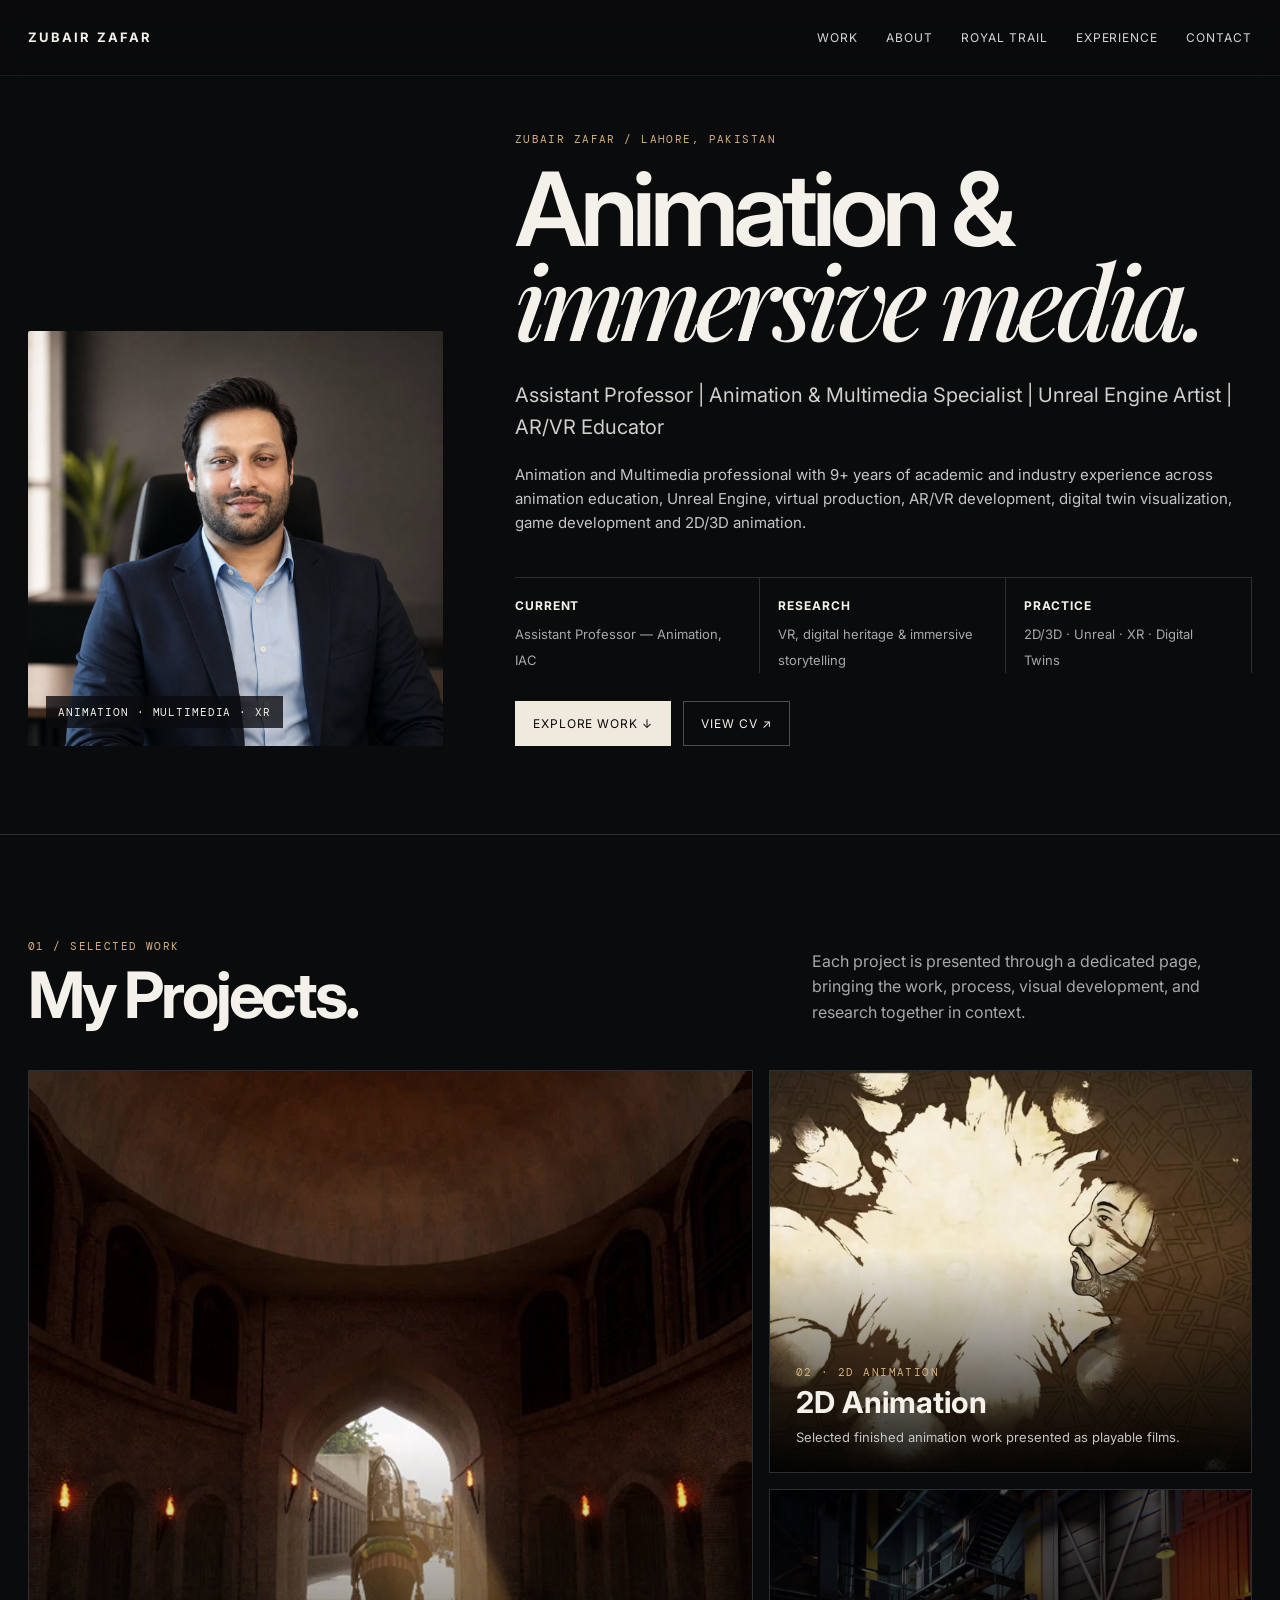
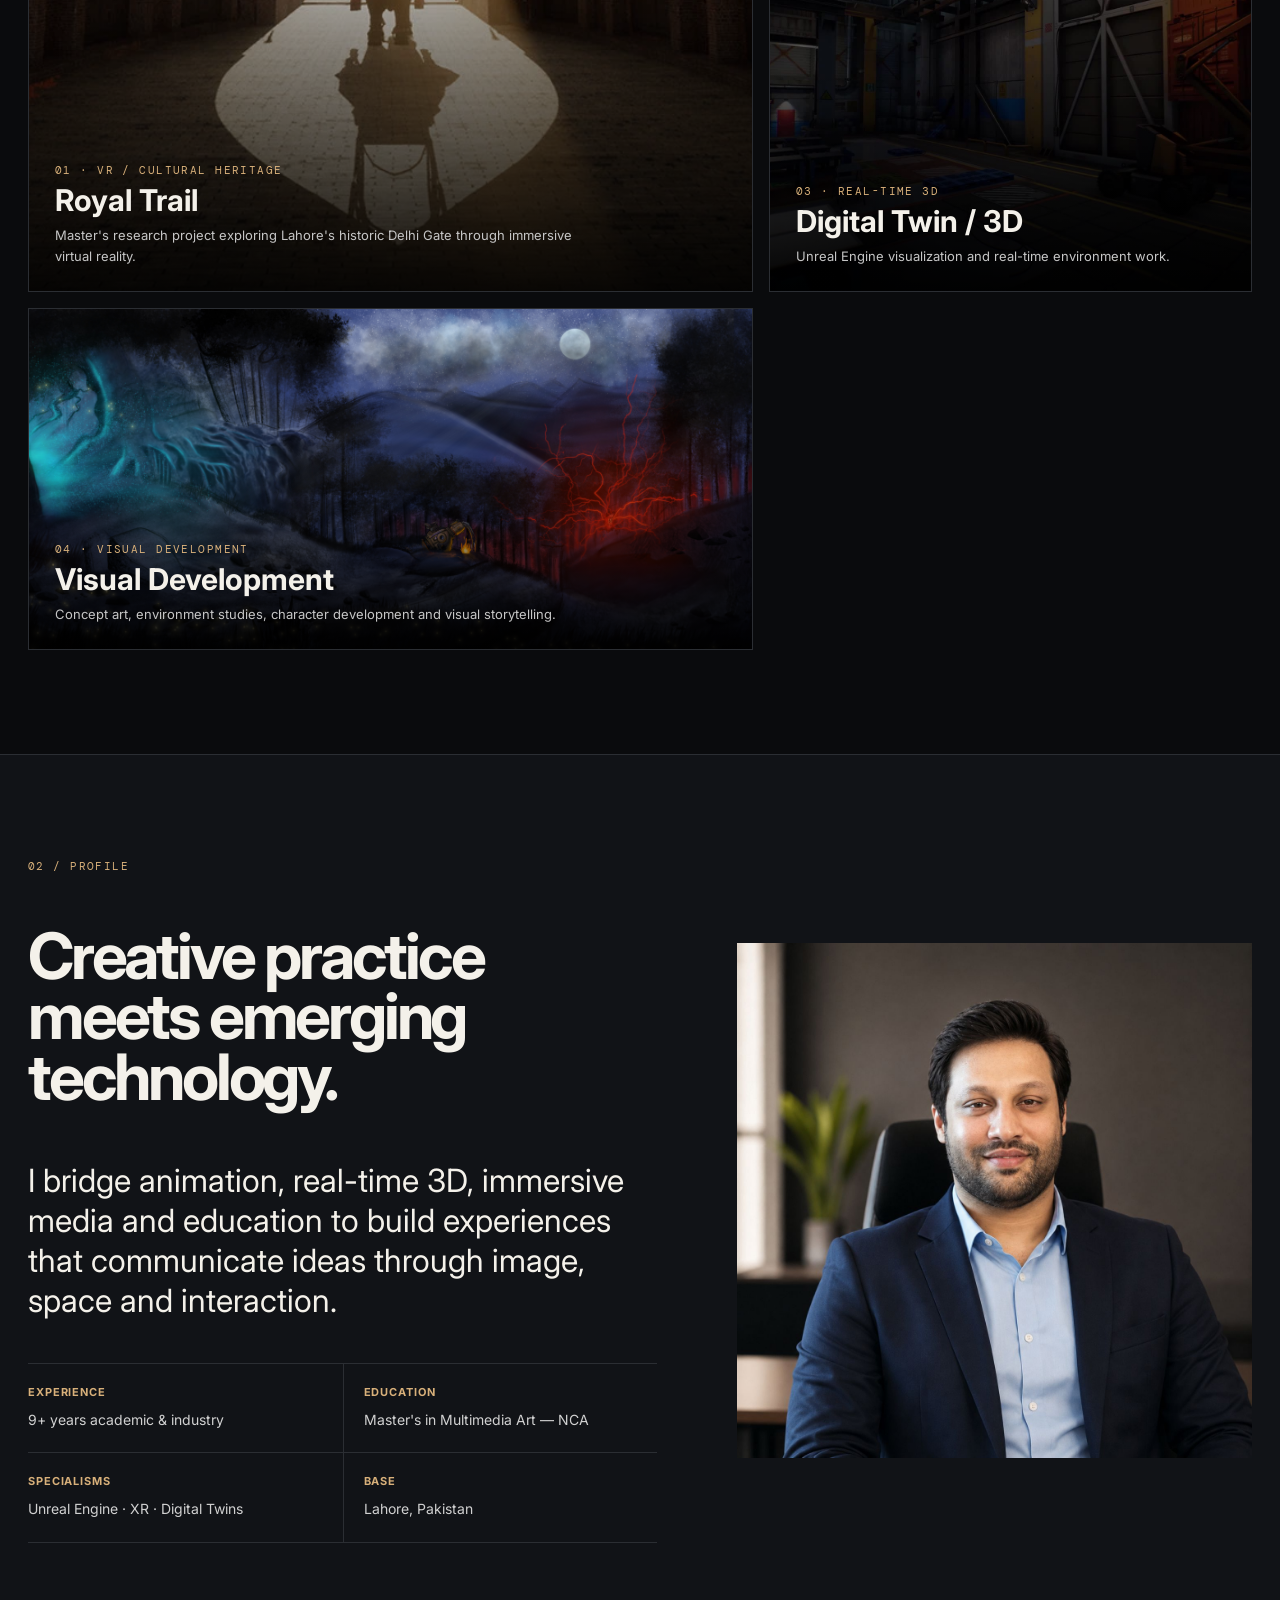
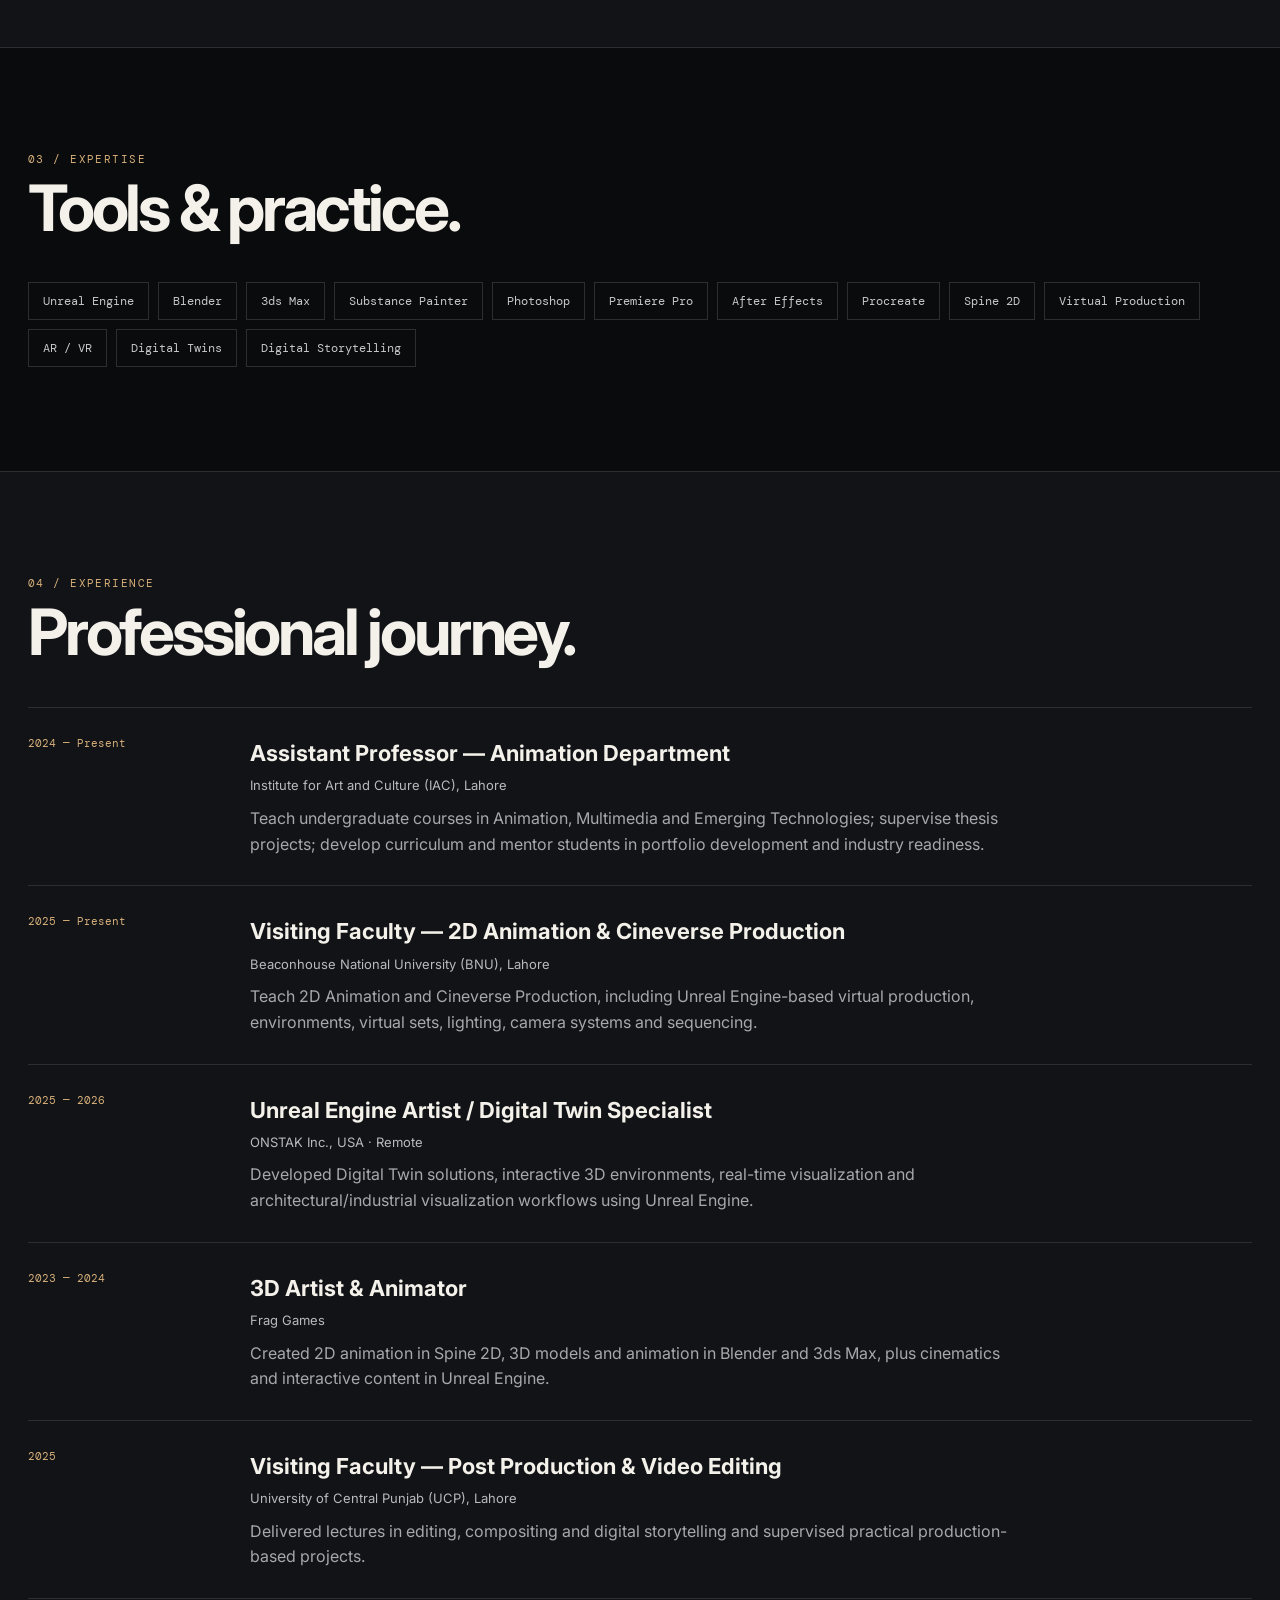
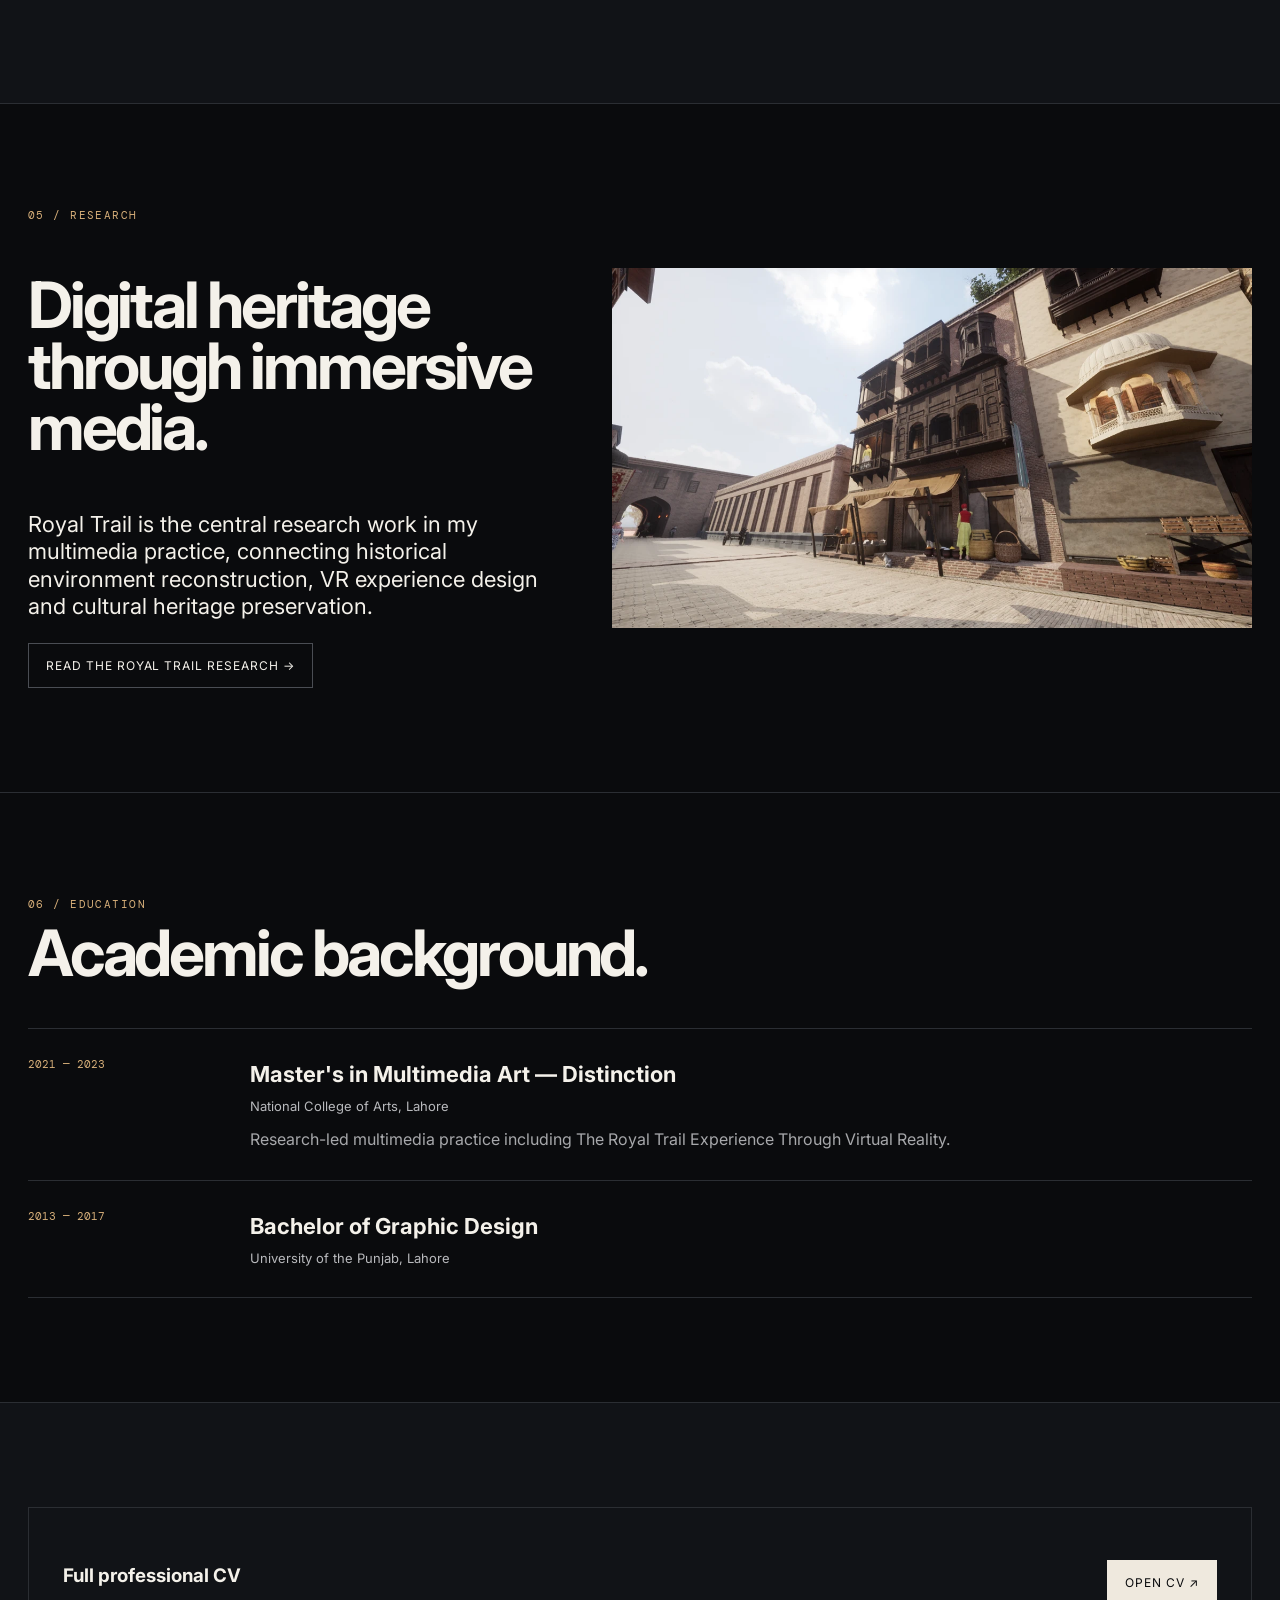
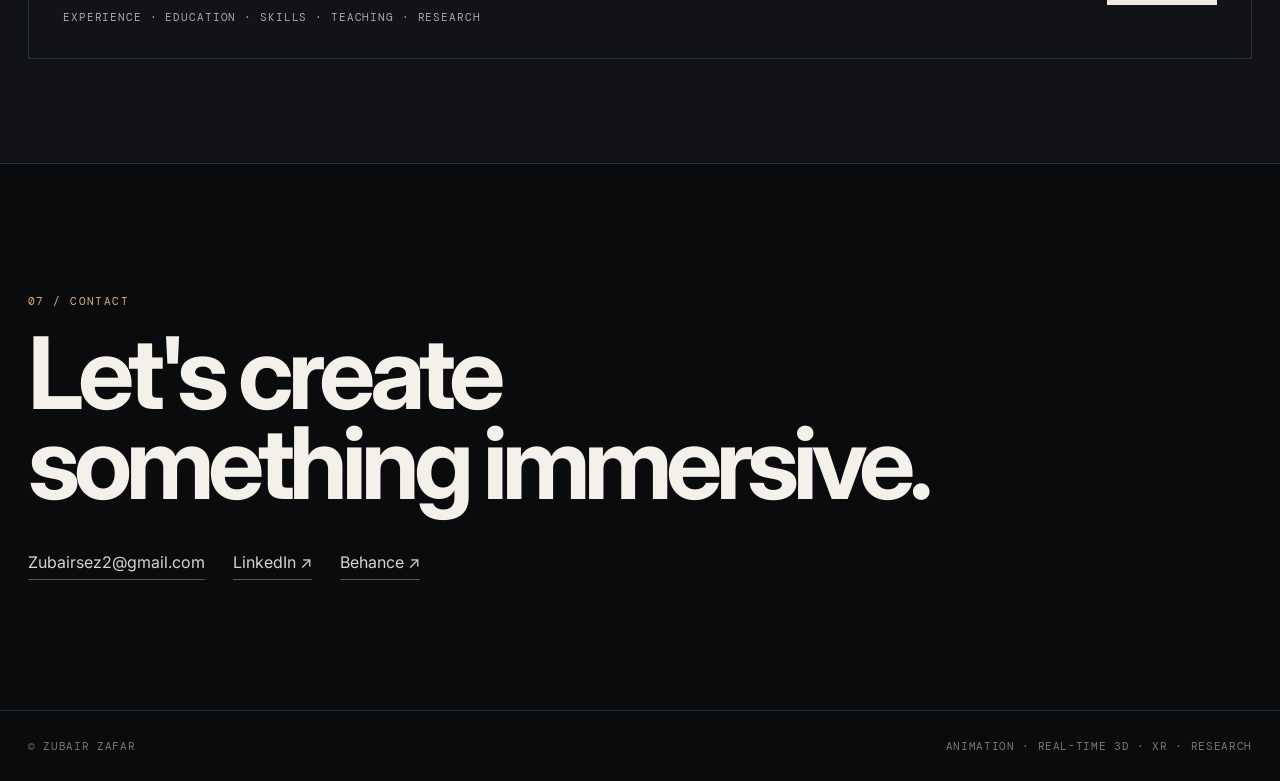
==== commit b91194be: "Update index.html" ====
--- a/index.html
+++ b/index.html
@@ -1,117 +1,18 @@
-<!doctype html><html lang="en"><head><meta charset="utf-8"><meta name="viewport" content="width=device-width,initial-scale=1"><title>Zubair Zafar — Animation & XR Portfolio</title><meta name="description" content="Zubair Zafar — Animation, Unreal Engine, Virtual Production, AR/VR and Digital Twin portfolio."><style>
-:root{--bg:#08090d;--panel:#11131a;--text:#f4f5f7;--muted:#a8acb8;--line:#252833;--accent:#d9ff3f}*{box-sizing:border-box}html{scroll-behavior:smooth}body{margin:0;background:var(--bg);color:var(--text);font-family:Inter,Arial,sans-serif;line-height:1.5}a{color:inherit;text-decoration:none}.wrap{max-width:1180px;margin:auto;padding:0 28px}.nav{position:sticky;top:0;z-index:20;background:rgba(8,9,13,.82);backdrop-filter:blur(14px);border-bottom:1px solid var(--line)}.navin{height:72px;display:flex;align-items:center;justify-content:space-between}.logo{font-weight:800;letter-spacing:.03em}.logo span{color:var(--accent)}.links{display:flex;gap:25px;font-size:14px;color:var(--muted)}.links a:hover{color:#fff}.hero{min-height:78vh;display:grid;align-items:center;padding:90px 0 70px;background:radial-gradient(circle at 80% 20%,#24300c 0,transparent 35%),radial-gradient(circle at 10% 70%,#1a1e2e 0,transparent 35%)}.eyebrow{color:var(--accent);font-size:13px;font-weight:800;letter-spacing:.16em;text-transform:uppercase}.hero h1{font-size:clamp(50px,8vw,100px);line-height:.9;margin:18px 0 28px;max-width:900px;letter-spacing:-.06em}.hero p{font-size:20px;color:var(--muted);max-width:720px}.cta{display:flex;gap:12px;margin-top:34px;flex-wrap:wrap}.btn{padding:13px 19px;border:1px solid var(--line);border-radius:999px}.btn.primary{background:var(--accent);color:#08090d;border-color:var(--accent);font-weight:800}.section{padding:95px 0;border-top:1px solid var(--line)}.section h2{font-size:42px;line-height:1;margin:0 0 12px;letter-spacing:-.04em}.intro{color:var(--muted);max-width:720px;margin-bottom:35px}.grid{display:grid;grid-template-columns:repeat(2,1fr);gap:22px}.card{background:var(--panel);border:1px solid var(--line);border-radius:22px;overflow:hidden}.media{position:relative;aspect-ratio:16/9;background:#050608;cursor:pointer}.media video{width:100%;height:100%;display:block;object-fit:cover}.label{padding:22px}.label h3{margin:0 0 5px;font-size:22px}.label p{margin:0;color:var(--muted);font-size:14px}.tag{display:inline-block;margin-top:13px;padding:5px 9px;border:1px solid var(--line);border-radius:99px;color:var(--muted);font-size:12px}.wide{grid-column:1/-1}.about{display:grid;grid-template-columns:1.1fr .9fr;gap:50px}.facts{display:grid;grid-template-columns:1fr 1fr;gap:12px}.fact{border:1px solid var(--line);border-radius:16px;padding:20px;background:#0d0f15}.fact b{display:block;font-size:26px}.fact span{color:var(--muted);font-size:13px}.skills{display:flex;flex-wrap:wrap;gap:10px}.skill{padding:10px 14px;border:1px solid var(--line);border-radius:999px;color:#d9dbe2}.contact{display:flex;justify-content:space-between;gap:30px;align-items:end}.footer{padding:30px 0;color:var(--muted);border-top:1px solid var(--line);font-size:13px}.modal{position:fixed;inset:0;z-index:50;background:rgba(0,0,0,.9);display:none;align-items:flex-start;justify-content:center;padding:8vh 5vw;overflow:auto}.modal.open{display:flex}.modalbox{position:relative;width:min(1100px,92vw);margin-top:0}.modal video{width:100%;height:auto;max-height:80vh;display:block;background:#000;object-fit:contain;border-radius:14px}.close{position:absolute;right:-10px;top:-48px;width:38px;height:38px;border-radius:50%;border:1px solid #555;background:#15171c;color:#fff;font-size:24px;cursor:pointer}.royal{background:linear-gradient(135deg,#10150b,#11131a)}@media(max-width:800px){.links{display:none}.grid,.about{grid-template-columns:1fr}.hero{min-height:70vh;padding-top:70px}.hero h1{font-size:58px}.section{padding:70px 0}.contact{display:block}.facts{grid-template-columns:1fr 1fr}}
-
-.video-thumb{position:relative;width:100%;padding:0;border:0;background:#000;cursor:pointer;display:block;overflow:hidden}
-.video-thumb img{width:100%;aspect-ratio:16/10;object-fit:cover;display:block;transition:transform .35s ease,filter .35s ease}
-.video-thumb:hover img{transform:scale(1.025);filter:brightness(.78)}
-.play{position:absolute;left:50%;top:50%;transform:translate(-50%,-50%);width:64px;height:64px;border-radius:50%;display:grid;place-items:center;background:rgba(0,0,0,.72);border:1px solid rgba(255,255,255,.4);color:#fff;font-size:23px;padding-left:4px}
-.yt-modal{position:fixed;inset:0;z-index:9999;display:none;background:rgba(0,0,0,.9);overflow:hidden}
-.yt-modal.open{display:block}
-.yt-panel{position:fixed;left:50%;top:var(--modal-y,50vh);transform:translate(-50%,-50%);width:min(1100px,92vw);aspect-ratio:16/9;background:#000;border-radius:14px;box-shadow:0 24px 90px rgba(0,0,0,.65)}
-.yt-panel iframe{width:100%;height:100%;border:0;border-radius:14px;display:block}
-.yt-close{position:absolute;right:-10px;top:-48px;width:38px;height:38px;border-radius:50%;border:1px solid #555;background:#15171c;color:#fff;font-size:24px;cursor:pointer;z-index:3}
-.yt-close:hover{background:#252832}
-@media(max-width:800px){.yt-panel{width:94vw}.yt-close{right:0;top:-48px}}
-</style></head><body>
-<nav class="nav"><div class="wrap navin"><div class="logo">ZUBAIR <span>ZAFAR</span></div><div class="links"><a href="#work">Work</a><a href="#royal">Royal Trail</a><a href="#about">About</a><a href="#contact">Contact</a></div></div></nav>
-<header class="hero"><div class="wrap"><div class="eyebrow">Animation · Unreal Engine · XR · Digital Twins</div><h1>Stories, spaces & worlds in motion.</h1><p>Animation educator and digital artist working across 2D/3D animation, Unreal Engine, virtual production, AR/VR and immersive cultural storytelling.</p><div class="cta"><a class="btn primary" href="#work">Explore selected work</a><a class="btn" href="#contact">Contact</a></div></div></header>
-<section id="work" class="section"><div class="wrap"><h2>Selected work</h2><p class="intro">Interactive media, digital twins and animation. Click any video to open it large without losing its original position.</p><div class="grid">
-<article class="card yt-card" data-video="acArzA1kD_w" data-title="KFC Digital Twin">
-  <button class="video-thumb" type="button" aria-label="Open KFC Digital Twin">
-    <img src="https://i.ytimg.com/vi/acArzA1kD_w/hqdefault.jpg" alt="KFC Digital Twin video thumbnail" loading="lazy">
-    <span class="play">▶</span>
-  </button>
-  <div class="label"><h3>KFC Digital Twin</h3><p>Real-time visualization and digital twin workflow.</p><span class="tag">Unreal Engine</span></div>
-</article>
-<article class="card yt-card" data-video="nGLBgmww6M0" data-title="Hospital Digital Twin">
-  <button class="video-thumb" type="button" aria-label="Open Hospital Digital Twin">
-    <img src="https://i.ytimg.com/vi/nGLBgmww6M0/hqdefault.jpg" alt="Hospital Digital Twin video thumbnail" loading="lazy">
-    <span class="play">▶</span>
-  </button>
-  <div class="label"><h3>Hospital Digital Twin</h3><p>Immersive spatial visualization for a healthcare environment.</p><span class="tag">Digital Twin</span></div>
-</article>
-<article class="card yt-card" data-video="gTuHYM6lDls" data-title="Office Digital Twin">
-  <button class="video-thumb" type="button" aria-label="Open Office Digital Twin">
-    <img src="https://i.ytimg.com/vi/gTuHYM6lDls/hqdefault.jpg" alt="Office Digital Twin video thumbnail" loading="lazy">
-    <span class="play">▶</span>
-  </button>
-  <div class="label"><h3>Office Digital Twin</h3><p>Real-time environment visualization and presentation.</p><span class="tag">Real-time CGI</span></div>
-</article>
-<article class="card yt-card" data-video="_Tdmk47TR5I" data-title="Factory Digital Twin">
-  <button class="video-thumb" type="button" aria-label="Open Factory Digital Twin">
-    <img src="https://i.ytimg.com/vi/_Tdmk47TR5I/hqdefault.jpg" alt="Factory Digital Twin video thumbnail" loading="lazy">
-    <span class="play">▶</span>
-  </button>
-  <div class="label"><h3>Factory Digital Twin</h3><p>Industrial environment and operational visualization.</p><span class="tag">Unreal Engine</span></div>
-</article>
-<article class="card yt-card" data-video="zjArLhy-YfA" data-title="Stadium Digital Twin">
-  <button class="video-thumb" type="button" aria-label="Open Stadium Digital Twin">
-    <img src="https://i.ytimg.com/vi/zjArLhy-YfA/hqdefault.jpg" alt="Stadium Digital Twin video thumbnail" loading="lazy">
-    <span class="play">▶</span>
-  </button>
-  <div class="label"><h3>Stadium Digital Twin</h3><p>Large-scale real-time environment visualization.</p><span class="tag">Digital Twin</span></div>
-</article>
-<article class="card yt-card" data-video="2m7nV76Wjnw" data-title="Factory 1 Digital Twin">
-  <button class="video-thumb" type="button" aria-label="Open Factory 1 Digital Twin">
-    <img src="https://i.ytimg.com/vi/2m7nV76Wjnw/hqdefault.jpg" alt="Factory 1 Digital Twin video thumbnail" loading="lazy">
-    <span class="play">▶</span>
-  </button>
-  <div class="label"><h3>Factory 1 Digital Twin</h3><p>Additional industrial digital-twin visualization.</p><span class="tag">Digital Twin</span></div>
-</article>
+<!doctype html><html lang="en"><head><meta charset="utf-8"><meta name="viewport" content="width=device-width,initial-scale=1"><meta name="description" content="Zubair Zafar — Animation & Multimedia Specialist, Unreal Engine Artist, AR/VR Educator and Digital Twin practitioner."><title>Zubair Zafar — Portfolio</title><link rel="stylesheet" href="styles.css"></head><body>
+<nav class="nav"><a class="brand" href="index.html">ZUBAIR ZAFAR</a><div class="navlinks"><a href="#work">Work</a><a href="#about">About</a><a href="royal-trail.html">Royal Trail</a><a href="#experience">Experience</a><a href="#contact">Contact</a></div></nav>
+<header class="hero"><div class="container hero-grid"><div class="portrait-wrap reveal"><img class="portrait" src="assets/profile-original.jpeg" alt="Zubair Zafar professional portrait"><div class="portrait-caption">Animation · Multimedia · XR</div></div><div class="reveal"><div class="eyebrow">Zubair Zafar / Lahore, Pakistan</div><h1>Animation &<br><em>immersive media.</em></h1><p class="hero-lead">Assistant Professor | Animation & Multimedia Specialist | Unreal Engine Artist | AR/VR Educator</p><p class="prose" style="font-size:15px;margin-top:18px">Animation and Multimedia professional with 9+ years of academic and industry experience across animation education, Unreal Engine, virtual production, AR/VR development, digital twin visualization, game development and 2D/3D animation.</p><div class="quick"><div><b>Current</b><span>Assistant Professor — Animation, IAC</span></div><div><b>Research</b><span>VR, digital heritage & immersive storytelling</span></div><div><b>Practice</b><span>2D/3D · Unreal · XR · Digital Twins</span></div></div><div class="actions"><a class="btn primary" href="#work">Explore work ↓</a><a class="btn" href="assets/Zubair-Zafar-CV-2026.pdf" target="_blank">View CV ↗</a></div></div></div></header>
+<main>
+<section id="work"><div class="container"><div class="section-head reveal"><div><div class="eyebrow">01 / Selected Work</div><h2>My Projects.</h2></div><p>Each project is presented through a dedicated page, bringing the work, process, visual development, and research together in context.</p></div><div class="work-grid">
+<a class="work-card tall reveal" href="royal-trail.html"><img src="assets/royal-feature.png" alt="Royal Trail VR environment with elephant procession"><div class="card-copy"><div class="number">01 · VR / CULTURAL HERITAGE</div><h3>Royal Trail</h3><p>Master's research project exploring Lahore's historic Delhi Gate through immersive virtual reality.</p></div></a>
+<a class="work-card reveal" href="2d-animations.html"><img src="assets/2d/badshahi-poster.jpg" alt="2D animation still of Badshahi Mosque"><div class="card-copy"><div class="number">02 · 2D ANIMATION</div><h3>2D Animation</h3><p>Selected finished animation work presented as playable films.</p></div></a>
+<a class="work-card reveal" href="digital-twin.html"><img src="assets/digital/digital-twin-poster.jpg" alt="Digital Twin factory visualization"><div class="card-copy"><div class="number">03 · REAL-TIME 3D</div><h3>Digital Twin / 3D</h3><p>Unreal Engine visualization and real-time environment work.</p></div></a>
+<a class="work-card reveal" href="visual-development.html"><img src="assets/visual/visual-dev-02.png" alt="Visual development environment studies"><div class="card-copy"><div class="number">04 · VISUAL DEVELOPMENT</div><h3>Visual Development</h3><p>Concept art, environment studies, character development and visual storytelling.</p></div></a>
 </div></div></section>
-<section id="royal" class="section royal"><div class="wrap"><h2>The Royal Trail</h2><p class="intro">A VR experience exploring Lahore's historic Mughal-era route through immersive environments and interactive storytelling.</p>
-<article class="card wide yt-card" data-video="OnjngMV4diU" data-title="Royal Trail — VR Experience">
-  <button class="video-thumb" type="button" aria-label="Open Royal Trail — VR Experience">
-    <img src="https://i.ytimg.com/vi/OnjngMV4diU/hqdefault.jpg" alt="Royal Trail — VR Experience video thumbnail" loading="lazy">
-    <span class="play">▶</span>
-  </button>
-  <div class="label"><h3>Royal Trail — VR Experience</h3><p>Delhi Gate · Shahi Sawari · Mughal Market · Wazir Khan Chowk · Wazir Khan Mosque</p><span class="tag">VR · Cultural Heritage · Unreal Engine</span></div>
-</article>
-</div></section>
-<section id="about" class="section"><div class="wrap about"><div><h2>About</h2><p class="intro">Zubair Zafar is an animation educator and digital artist with experience across animation education, Unreal Engine, virtual production, AR/VR development and digital twin visualization.</p><p class="intro">His research and creative practice focus on virtual reality, interactive media, games, digital storytelling and preservation of historical sites through immersive experiences.</p></div><div class="facts"><div class="fact"><b>9+</b><span>Years in animation & education</span></div><div class="fact"><b>3D / XR</b><span>Real-time and immersive workflows</span></div><div class="fact"><b>VR</b><span>Cultural heritage storytelling</span></div><div class="fact"><b>UE</b><span>Unreal Engine visualization</span></div></div></div><div class="wrap" style="margin-top:45px"><div class="skills"><span class="skill">Unreal Engine</span><span class="skill">Blender</span><span class="skill">Substance Painter</span><span class="skill">Virtual Production</span><span class="skill">AR / VR</span><span class="skill">Digital Twins</span><span class="skill">3D Animation</span><span class="skill">VFX</span><span class="skill">2D Animation</span></div></div></section>
-<section id="contact" class="section"><div class="wrap contact"><div><div class="eyebrow">Let's work together</div><h2>Build the next world.</h2><p class="intro">For teaching, animation, Unreal Engine, XR, digital twin or immersive heritage projects.</p></div><a class="btn primary" href="mailto:zubairzafar@example.com">Get in touch</a></div></section>
-<footer class="footer"><div class="wrap">© Zubair Zafar · Animation · XR · Digital Twins</div></footer>
-<div class="yt-modal" id="ytModal" aria-hidden="true">
-  <div class="yt-panel" id="ytPanel">
-    <button class="yt-close" id="ytClose" type="button" aria-label="Close">×</button>
-    <iframe id="ytFrame" title="Portfolio video" allow="autoplay; fullscreen; picture-in-picture" allowfullscreen></iframe>
-  </div>
-</div>
-<script>
-(function(){
-  const modal = document.getElementById('ytModal');
-  const panel = document.getElementById('ytPanel');
-  const frame = document.getElementById('ytFrame');
-  const close = document.getElementById('ytClose');
-
-  function openVideo(card){
-    const rect = card.getBoundingClientRect();
-    const centerY = rect.top + rect.height / 2;
-    const y = Math.max(24, Math.min(window.innerHeight - 24, centerY));
-    modal.style.setProperty('--modal-y', y + 'px');
-    frame.src = 'https://www.youtube-nocookie.com/embed/' +
-      card.dataset.video + '?autoplay=1&rel=0&modestbranding=1';
-    modal.classList.add('open');
-    modal.setAttribute('aria-hidden','false');
-    document.body.style.overflow = 'hidden';
-  }
-
-  function closeVideo(){
-    frame.src = '';
-    modal.classList.remove('open');
-    modal.setAttribute('aria-hidden','true');
-    document.body.style.overflow = '';
-  }
-
-  document.querySelectorAll('.yt-card').forEach(card => {
-    const button = card.querySelector('.video-thumb');
-    button.addEventListener('click', () => openVideo(card));
-  });
-
-  close.addEventListener('click', closeVideo);
-  modal.addEventListener('click', e => { if(e.target === modal) closeVideo(); });
-  document.addEventListener('keydown', e => {
-    if(e.key === 'Escape' && modal.classList.contains('open')) closeVideo();
-  });
-})();
-</script></body></html>+<section id="about" class="panel"><div class="container about-grid"><div class="reveal"><div class="eyebrow">02 / Profile</div><h2 class="section-title" style="font-size:clamp(42px,5vw,72px);line-height:.95;letter-spacing:-.05em">Creative practice meets emerging technology.</h2><p class="statement">I bridge animation, real-time 3D, immersive media and education to build experiences that communicate ideas through image, space and interaction.</p><div class="facts"><div class="fact"><b>Experience</b><span>9+ years academic & industry</span></div><div class="fact"><b>Education</b><span>Master's in Multimedia Art — NCA</span></div><div class="fact"><b>Specialisms</b><span>Unreal Engine · XR · Digital Twins</span></div><div class="fact"><b>Base</b><span>Lahore, Pakistan</span></div></div></div><div class="reveal"><img class="profile" src="assets/profile-original.jpeg" alt="Zubair Zafar"></div></div></section>
+<section><div class="container"><div class="section-head reveal"><div><div class="eyebrow">03 / Expertise</div><h2>Tools & practice.</h2></div></div><div class="skills reveal"><span class="pill">Unreal Engine</span><span class="pill">Blender</span><span class="pill">3ds Max</span><span class="pill">Substance Painter</span><span class="pill">Photoshop</span><span class="pill">Premiere Pro</span><span class="pill">After Effects</span><span class="pill">Procreate</span><span class="pill">Spine 2D</span><span class="pill">Virtual Production</span><span class="pill">AR / VR</span><span class="pill">Digital Twins</span><span class="pill">Digital Storytelling</span></div></div></section>
+<section id="experience" class="panel"><div class="container"><div class="section-head reveal"><div><div class="eyebrow">04 / Experience</div><h2>Professional journey.</h2></div></div><div class="timeline"><article class="job reveal"><time>2024 — Present</time><div><h3>Assistant Professor — Animation Department</h3><div class="org">Institute for Art and Culture (IAC), Lahore</div><p>Teach undergraduate courses in Animation, Multimedia and Emerging Technologies; supervise thesis projects; develop curriculum and mentor students in portfolio development and industry readiness.</p></div></article><article class="job reveal"><time>2025 — Present</time><div><h3>Visiting Faculty — 2D Animation & Cineverse Production</h3><div class="org">Beaconhouse National University (BNU), Lahore</div><p>Teach 2D Animation and Cineverse Production, including Unreal Engine-based virtual production, environments, virtual sets, lighting, camera systems and sequencing.</p></div></article><article class="job reveal"><time>2025 — 2026</time><div><h3>Unreal Engine Artist / Digital Twin Specialist</h3><div class="org">ONSTAK Inc., USA · Remote</div><p>Developed Digital Twin solutions, interactive 3D environments, real-time visualization and architectural/industrial visualization workflows using Unreal Engine.</p></div></article><article class="job reveal"><time>2023 — 2024</time><div><h3>3D Artist & Animator</h3><div class="org">Frag Games</div><p>Created 2D animation in Spine 2D, 3D models and animation in Blender and 3ds Max, plus cinematics and interactive content in Unreal Engine.</p></div></article><article class="job reveal"><time>2025</time><div><h3>Visiting Faculty — Post Production & Video Editing</h3><div class="org">University of Central Punjab (UCP), Lahore</div><p>Delivered lectures in editing, compositing and digital storytelling and supervised practical production-based projects.</p></div></article></div></div></section>
+<section><div class="container royal-research-hero"><div class="reveal"><div class="eyebrow">05 / Research</div><h2 style="font-size:clamp(42px,5vw,72px);line-height:.95;letter-spacing:-.05em">Digital heritage through immersive media.</h2><p class="statement" style="font-size:22px">Royal Trail is the central research work in my multimedia practice, connecting historical environment reconstruction, VR experience design and cultural heritage preservation.</p><a class="btn" href="royal-trail.html#research">Read the Royal Trail research →</a></div><div class="reveal"><img src="assets/royal/royal-01.png" alt="Royal Trail journey flow, mood board, sketches and concept art"></div></div></section>
+<section><div class="container"><div class="section-head reveal"><div><div class="eyebrow">06 / Education</div><h2>Academic background.</h2></div></div><div class="timeline"><article class="job reveal"><time>2021 — 2023</time><div><h3>Master's in Multimedia Art — Distinction</h3><div class="org">National College of Arts, Lahore</div><p>Research-led multimedia practice including The Royal Trail Experience Through Virtual Reality.</p></div></article><article class="job reveal"><time>2013 — 2017</time><div><h3>Bachelor of Graphic Design</h3><div class="org">University of the Punjab, Lahore</div></div></article></div></div></section>
+<section class="panel"><div class="container"><div class="resume-box reveal"><div><h3>Full professional CV</h3><div class="small">Experience · education · skills · teaching · research</div></div><a class="btn primary" href="assets/Zubair-Zafar-CV-2026.pdf" target="_blank">Open CV ↗</a></div></div></section>
+<section id="contact" class="contact"><div class="container reveal"><div class="eyebrow">07 / Contact</div><h2>Let's create something immersive.</h2><div class="contact-info"><a href="mailto:Zubairsez2@gmail.com">Zubairsez2@gmail.com</a><a href="https://www.linkedin.com/in/zubair-zafar" target="_blank">LinkedIn ↗</a><a href="https://www.behance.net/zubairsez" target="_blank">Behance ↗</a></div></div></section>
+</main><footer><div class="container footer"><span>© Zubair Zafar</span><span>Animation · Real-time 3D · XR · Research</span></div></footer><script src="script.js"></script></body></html>
--- a/styles.css
+++ b/styles.css
@@ -0,0 +1,13 @@
+@import url('https://fonts.googleapis.com/css2?family=DM+Mono:wght@400;500&family=Inter:wght@400;500;600;700&family=Playfair+Display:ital,wght@0,500;1,500&display=swap');
+:root{--bg:#0a0b0d;--panel:#111317;--ink:#f4f1ea;--muted:#a7a8ab;--line:#2b2e33;--accent:#d8b07a;--cream:#efe9de;--max:1240px}
+*{box-sizing:border-box}html{scroll-behavior:smooth}body{margin:0;background:var(--bg);color:var(--ink);font-family:Inter,Arial,sans-serif;line-height:1.6}a{color:inherit;text-decoration:none}img,video{display:block;max-width:100%}.container{width:min(var(--max),calc(100% - 56px));margin:auto}.nav{position:fixed;z-index:20;top:0;left:0;right:0;height:76px;display:flex;align-items:center;justify-content:space-between;padding:0 28px;background:rgba(10,11,13,.72);backdrop-filter:blur(16px);border-bottom:1px solid rgba(255,255,255,.08)}.brand{font-weight:700;letter-spacing:.16em;font-size:13px}.navlinks{display:flex;gap:28px;font-size:12px;color:#d7d7d9;text-transform:uppercase;letter-spacing:.08em}.navlinks a:hover{color:var(--accent)}
+.hero{padding:132px 0 88px;border-bottom:1px solid var(--line)}.hero-grid{display:grid;grid-template-columns:minmax(280px,.72fr) 1.28fr;gap:72px;align-items:end}.portrait-wrap{position:relative}.portrait{width:100%;aspect-ratio:1/1;object-fit:cover;filter:saturate(.88);border-radius:2px}.portrait-caption{position:absolute;bottom:18px;left:18px;background:rgba(10,11,13,.78);padding:9px 12px;font:11px 'DM Mono',monospace;letter-spacing:.08em;text-transform:uppercase}.eyebrow,.number{font:11px 'DM Mono',monospace;letter-spacing:.13em;text-transform:uppercase;color:var(--accent)}h1{font-size:clamp(54px,8vw,116px);line-height:.88;letter-spacing:-.06em;margin:18px 0 30px;font-weight:600}.hero h1 em{font-family:'Playfair Display',serif;font-weight:500}.hero-lead{max-width:720px;font-size:20px;color:#d1d0cc}.quick{display:grid;grid-template-columns:repeat(3,1fr);border-top:1px solid var(--line);margin-top:42px}.quick div{padding:18px 18px 0 0;border-right:1px solid var(--line)}.quick div+div{padding-left:18px}.quick b{display:block;font-size:12px;text-transform:uppercase;letter-spacing:.08em;margin-bottom:6px}.quick span{font-size:13px;color:var(--muted)}.actions{display:flex;gap:12px;flex-wrap:wrap;margin-top:28px}.btn{display:inline-flex;align-items:center;gap:10px;padding:12px 17px;border:1px solid #4a4d53;font-size:12px;text-transform:uppercase;letter-spacing:.08em}.btn:hover{border-color:var(--accent);color:var(--accent)}.btn.primary{background:var(--cream);color:#0a0b0d;border-color:var(--cream)}
+section{padding:104px 0;border-bottom:1px solid var(--line)}.section-head{display:flex;justify-content:space-between;gap:40px;align-items:end;margin-bottom:44px}.section-head h2{font-size:clamp(42px,5vw,72px);line-height:.95;letter-spacing:-.05em;margin:12px 0 0}.section-head p{max-width:440px;color:var(--muted);margin:0}.work-grid{display:grid;grid-template-columns:1.2fr .8fr;gap:16px}.work-card{position:relative;overflow:hidden;min-height:460px;background:#15171b;border:1px solid var(--line)}.work-card:nth-child(2),.work-card:nth-child(3),.work-card:nth-child(4){min-height:340px}.work-card img{width:100%;height:100%;min-height:340px;object-fit:cover;transition:transform .7s ease,filter .7s ease}.work-card:hover img{transform:scale(1.035);filter:brightness(.72)}.work-card:after{content:'';position:absolute;inset:45% 0 0;background:linear-gradient(transparent,rgba(0,0,0,.92));pointer-events:none}.card-copy{position:absolute;z-index:2;left:26px;right:26px;bottom:24px}.card-copy h3{font-size:30px;line-height:1.05;margin:8px 0}.card-copy p{margin:0;color:#c6c6c6;font-size:13px;max-width:520px}.work-card.tall{grid-row:span 2}.work-card.tall img{min-height:820px}
+.panel{background:var(--panel)}.about-grid{display:grid;grid-template-columns:1.1fr .9fr;gap:80px;align-items:center}.profile{width:100%;aspect-ratio:1/1;object-fit:cover}.statement{font-size:clamp(22px,2.5vw,34px);line-height:1.25;max-width:850px}.facts{display:grid;grid-template-columns:repeat(2,1fr);border-top:1px solid var(--line);margin-top:42px}.fact{padding:20px 20px 20px 0;border-bottom:1px solid var(--line)}.fact:nth-child(even){padding-left:20px;border-left:1px solid var(--line)}.fact b{display:block;font-size:11px;text-transform:uppercase;letter-spacing:.08em;color:var(--accent);margin-bottom:5px}.fact span{color:#d1d1d1;font-size:14px}.skills{display:flex;flex-wrap:wrap;gap:9px}.pill{border:1px solid var(--line);padding:10px 14px;color:#c8c8ca;font:12px 'DM Mono',monospace}.timeline{border-top:1px solid var(--line)}.job{display:grid;grid-template-columns:180px 1fr;gap:42px;padding:28px 0;border-bottom:1px solid var(--line)}.job time{font:11px 'DM Mono',monospace;color:var(--accent)}.job h3{margin:0 0 4px;font-size:22px}.org{color:#b9babd;font-size:13px}.job p{color:var(--muted);max-width:760px;margin:10px 0 0}.resume-box{display:flex;justify-content:space-between;gap:30px;align-items:center;padding:34px;border:1px solid var(--line)}.small{font:11px 'DM Mono',monospace;color:var(--muted);text-transform:uppercase;letter-spacing:.08em}.contact{padding:130px 0}.contact h2{font-size:clamp(50px,8vw,100px);line-height:.9;letter-spacing:-.06em;max-width:900px;margin:20px 0 42px}.contact-info{display:flex;gap:28px;flex-wrap:wrap;color:#d4d4d4}.contact-info a{border-bottom:1px solid #555;padding-bottom:4px}.footer{padding:28px 0;display:flex;justify-content:space-between;color:#777;font:11px 'DM Mono',monospace;text-transform:uppercase;letter-spacing:.06em}
+.project-hero{min-height:92vh;position:relative;display:flex;align-items:end;overflow:hidden}.project-hero-media{position:absolute;inset:0}.project-hero-media video,.project-hero-media img{width:100%;height:100%;object-fit:cover}.project-hero-media:after{content:'';position:absolute;inset:0;background:linear-gradient(180deg,rgba(0,0,0,.25),rgba(0,0,0,.78) 75%,var(--bg))}.project-title{position:relative;z-index:2;width:min(var(--max),calc(100% - 56px));margin:0 auto;padding:150px 0 82px}.project-title h1{font-size:clamp(70px,11vw,160px);margin:14px 0 18px}.project-title p{max-width:650px;font-size:18px;color:#d2d0cb}.meta-grid{display:grid;grid-template-columns:repeat(4,1fr);border-top:1px solid var(--line);border-bottom:1px solid var(--line)}.meta{padding:20px 18px 20px 0}.meta+.meta{padding-left:18px;border-left:1px solid var(--line)}.meta b{display:block;font:10px 'DM Mono',monospace;text-transform:uppercase;color:var(--accent);margin-bottom:6px}.meta span{font-size:13px;color:#d0d0d0}.prose{max-width:850px;font-size:19px;color:#c5c5c7}.research-grid{display:grid;grid-template-columns:1fr 1fr;gap:16px}.research-card{border:1px solid var(--line);padding:28px;background:#101216}.research-card h3{font-size:25px;margin:8px 0 12px}.research-card p,.research-card li{color:var(--muted);font-size:14px}.research-card ul{padding-left:18px}.video-block{border:1px solid var(--line);background:#070809}.video-block video{width:100%;max-height:760px;background:#000}.video-label{display:flex;justify-content:space-between;padding:14px 16px;border-bottom:1px solid var(--line);font:11px 'DM Mono',monospace;color:#aaa;text-transform:uppercase;letter-spacing:.06em}.gallery{display:grid;grid-template-columns:repeat(2,1fr);gap:14px}.gallery img{width:100%;height:100%;min-height:240px;object-fit:cover;background:#121418}.gallery .wide{grid-column:1/-1;min-height:400px}.project-nav{display:flex;justify-content:space-between;gap:20px;padding:48px 0}.project-nav a{font-size:22px}.project-nav a:hover{color:var(--accent)}
+.royal-research-hero{display:grid;grid-template-columns:.9fr 1.1fr;gap:60px;align-items:center}.royal-research-hero img{width:100%;max-height:620px;object-fit:contain;background:#eee}.process{display:grid;grid-template-columns:repeat(4,1fr);border-top:1px solid var(--line);border-bottom:1px solid var(--line)}.step{padding:24px 18px 24px 0}.step+.step{padding-left:18px;border-left:1px solid var(--line)}.step b{font:11px 'DM Mono',monospace;color:var(--accent)}.step h3{margin:7px 0;font-size:18px}.step p{color:var(--muted);font-size:13px;margin:0}.research-note{padding:28px;border-left:2px solid var(--accent);background:#111317;color:#c7c7c9}.bg-video-note{position:absolute;bottom:20px;right:20px;z-index:3;background:rgba(0,0,0,.58);padding:8px 11px;font:10px 'DM Mono',monospace;color:#ddd}
+.reveal{opacity:0;transform:translateY(16px);transition:opacity .65s ease,transform .65s ease}.reveal.visible{opacity:1;transform:none}@media(max-width:900px){.navlinks{display:none}.hero-grid,.about-grid,.royal-research-hero{grid-template-columns:1fr;gap:36px}.hero{padding-top:112px}.quick{grid-template-columns:1fr}.quick div,.quick div+div{border-right:0;border-bottom:1px solid var(--line);padding:15px 0}.work-grid{grid-template-columns:1fr}.work-card.tall{grid-row:auto}.work-card.tall img{min-height:500px}.meta-grid{grid-template-columns:1fr 1fr}.meta:nth-child(3){border-left:0;padding-left:0;border-top:1px solid var(--line)}.meta:nth-child(4){border-top:1px solid var(--line)}.job{grid-template-columns:1fr;gap:10px}.process{grid-template-columns:1fr 1fr}.gallery{grid-template-columns:1fr}.gallery .wide{min-height:260px}.section-head{display:block}.section-head p{margin-top:18px}.resume-box{display:block}.resume-box .btn{margin-top:20px}}@media(max-width:560px){.container,.project-title{width:min(var(--max),calc(100% - 30px))}.nav{padding:0 15px}.hero{padding-bottom:60px}.hero-lead{font-size:17px}.section{padding:75px 0}.meta-grid{grid-template-columns:1fr}.meta+.meta{border-left:0;border-top:1px solid var(--line);padding-left:0}.facts{grid-template-columns:1fr}.fact:nth-child(even){padding-left:0;border-left:0}.process{grid-template-columns:1fr}.step+.step{border-left:0;border-top:1px solid var(--line);padding-left:0}.contact{padding:90px 0}}
+/* V4 refinements */
+.single-about{display:block}.single-about .facts{max-width:900px}.dt-video-grid{display:grid;grid-template-columns:repeat(2,minmax(0,1fr));gap:16px}.dt-video-grid .video-block:last-child{grid-column:1/-1;max-width:calc(50% - 8px)}.dt-video-grid .video-block video{aspect-ratio:16/9;object-fit:cover;max-height:none}.compact-gallery{grid-template-columns:repeat(3,minmax(0,1fr));gap:16px}.visual-item{margin:0;border:1px solid var(--line);background:#0f1114;overflow:hidden;cursor:zoom-in}.visual-item img{width:100%;height:230px;min-height:0;object-fit:cover;transition:transform .35s ease,filter .35s ease}.visual-item:hover img{transform:scale(1.02);filter:brightness(.85)}.visual-item figcaption{padding:11px 13px;font:10px 'DM Mono',monospace;text-transform:uppercase;letter-spacing:.07em;color:#aaa;border-top:1px solid var(--line)}.visual-filter{display:flex;gap:8px;flex-wrap:wrap;margin:-12px 0 28px}.visual-filter span{border:1px solid var(--line);padding:8px 11px;font:10px 'DM Mono',monospace;color:#aaa;text-transform:uppercase;letter-spacing:.06em}.lightbox{position:fixed;inset:0;z-index:100;background:rgba(3,4,5,.94);display:none;align-items:center;justify-content:center;padding:40px;backdrop-filter:blur(12px)}.lightbox.open{display:flex}.lightbox img{max-width:min(94vw,1400px);max-height:88vh;width:auto;height:auto;object-fit:contain;box-shadow:0 20px 80px rgba(0,0,0,.55)}.lightbox-close{position:absolute;top:18px;right:24px;border:1px solid #555;background:#111;color:#fff;width:42px;height:42px;font-size:24px;cursor:pointer}.lightbox-caption{position:absolute;left:30px;bottom:20px;color:#bbb;font:11px 'DM Mono',monospace;text-transform:uppercase;letter-spacing:.08em}.royal-gallery img{height:270px;min-height:0;cursor:zoom-in}.royal-gallery img:hover{filter:brightness(.84)}.pending-media{position:relative;aspect-ratio:16/9;background:#08090b;overflow:hidden}.pending-media img{width:100%;height:100%;object-fit:cover;opacity:.34;filter:grayscale(.25)}.pending-media span{position:absolute;left:18px;right:18px;bottom:18px;padding:12px 14px;background:rgba(8,9,11,.82);border:1px solid rgba(255,255,255,.12);font:11px 'DM Mono',monospace;color:#d0d0d0;text-transform:uppercase;letter-spacing:.05em}.video-pending{min-width:0}
+@media(max-width:900px){.dt-video-grid,.compact-gallery{grid-template-columns:1fr}.dt-video-grid .video-block:last-child{grid-column:auto;max-width:none}.royal-gallery img{height:260px}}
+@media(max-width:560px){.compact-gallery{grid-template-columns:1fr}.visual-item img{height:260px}.lightbox{padding:18px}.lightbox-caption{left:18px;bottom:10px}}
